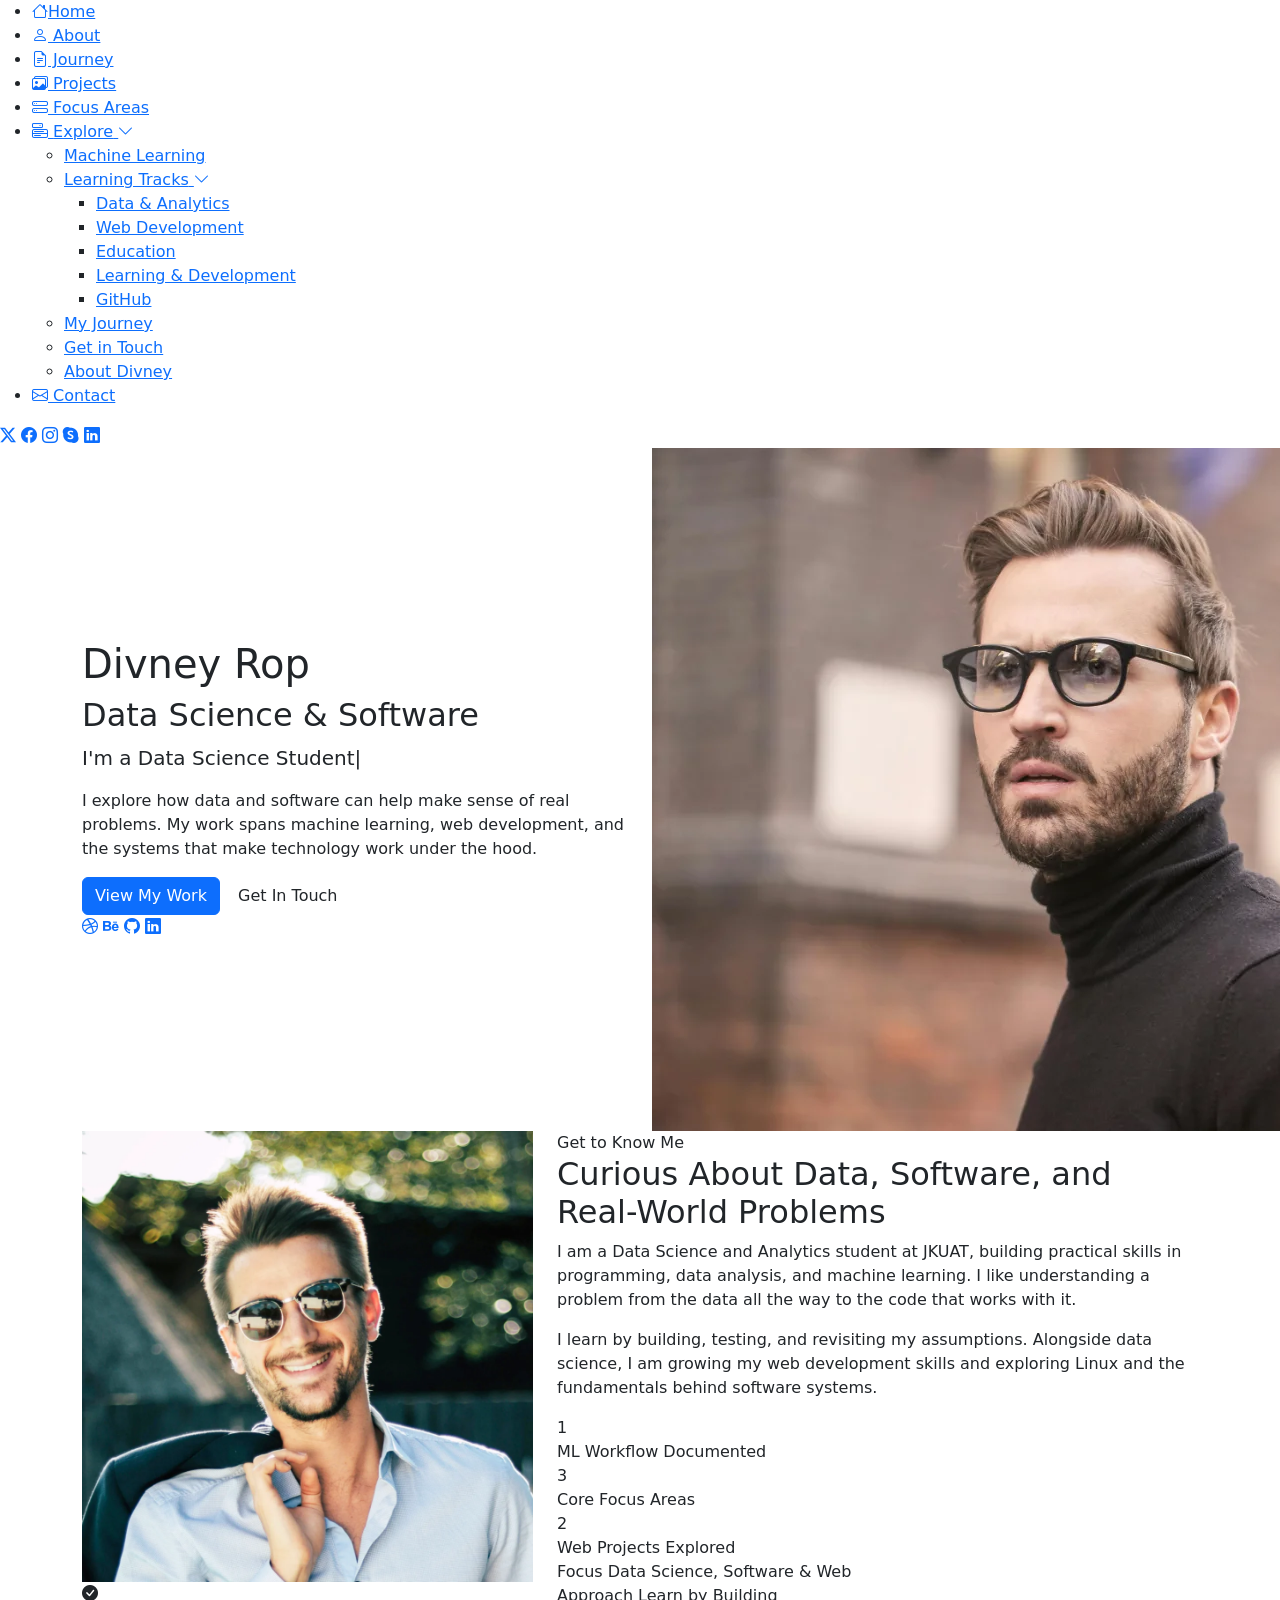
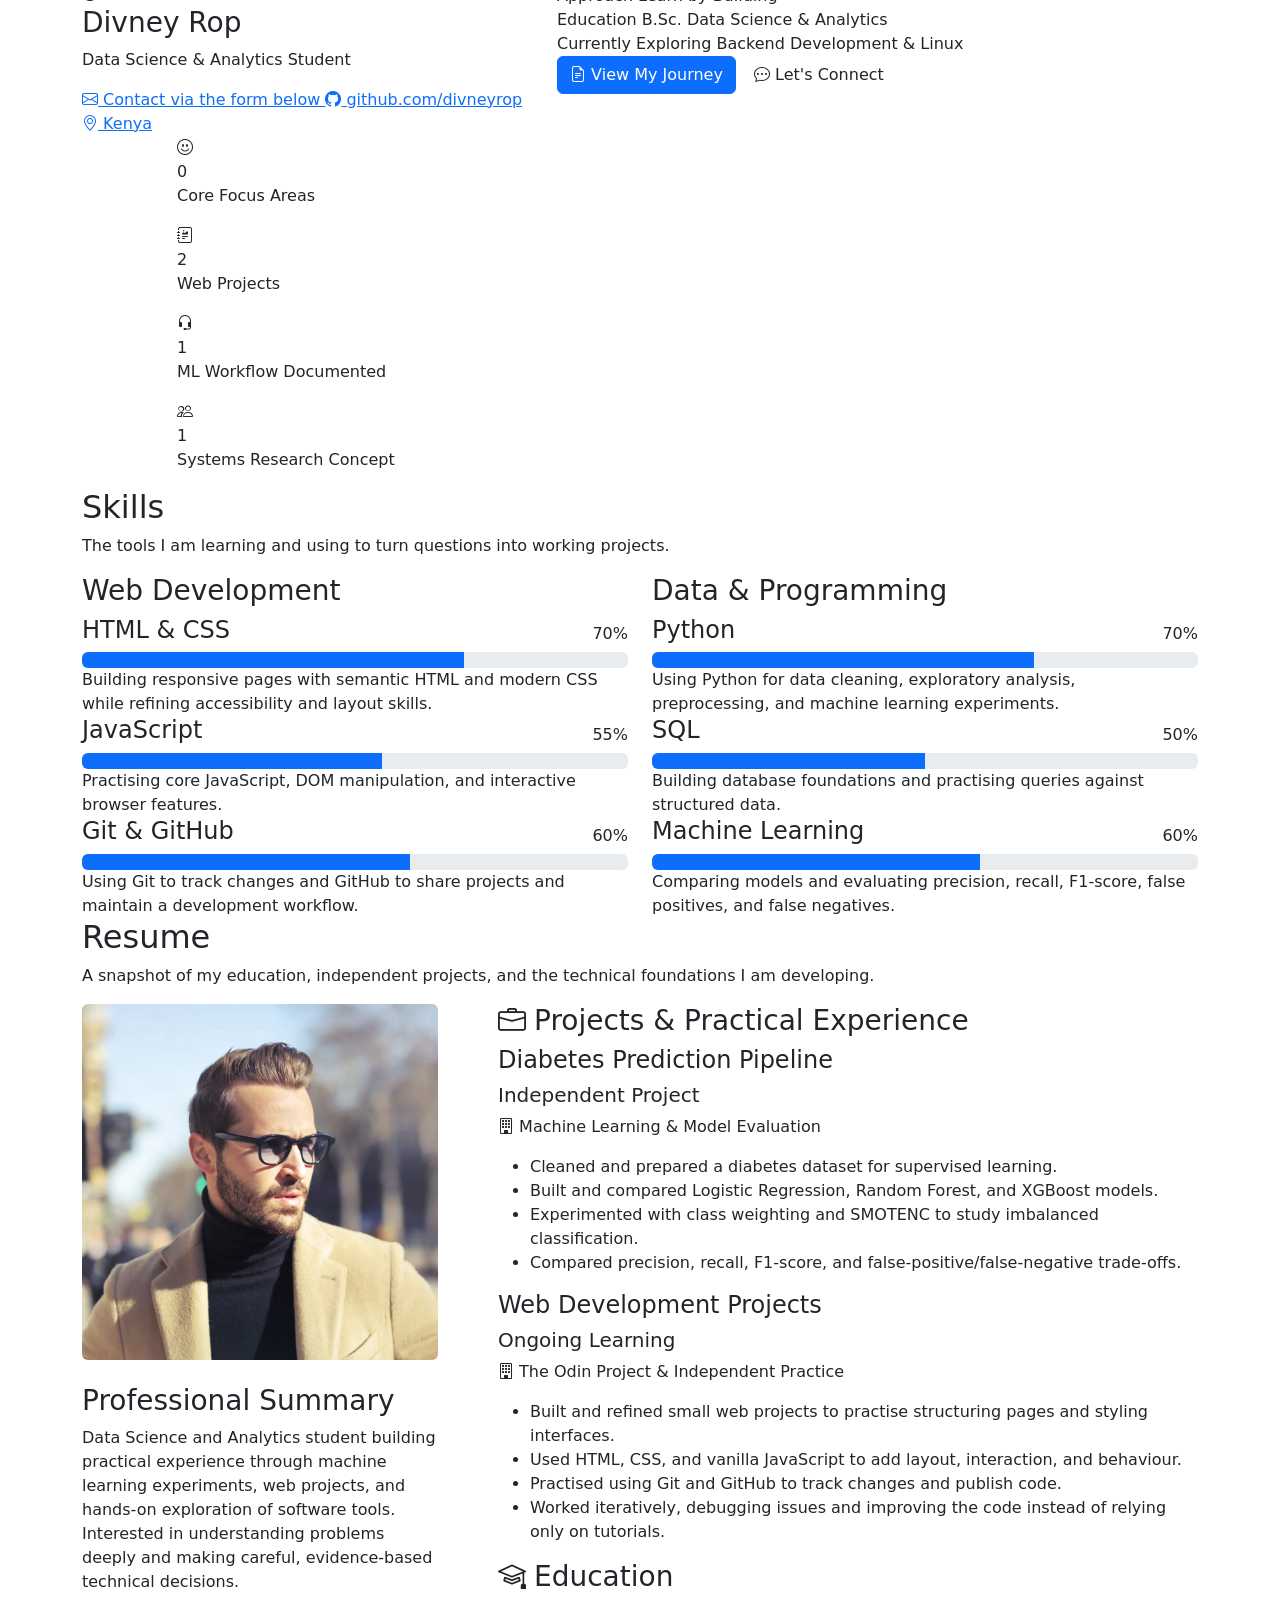
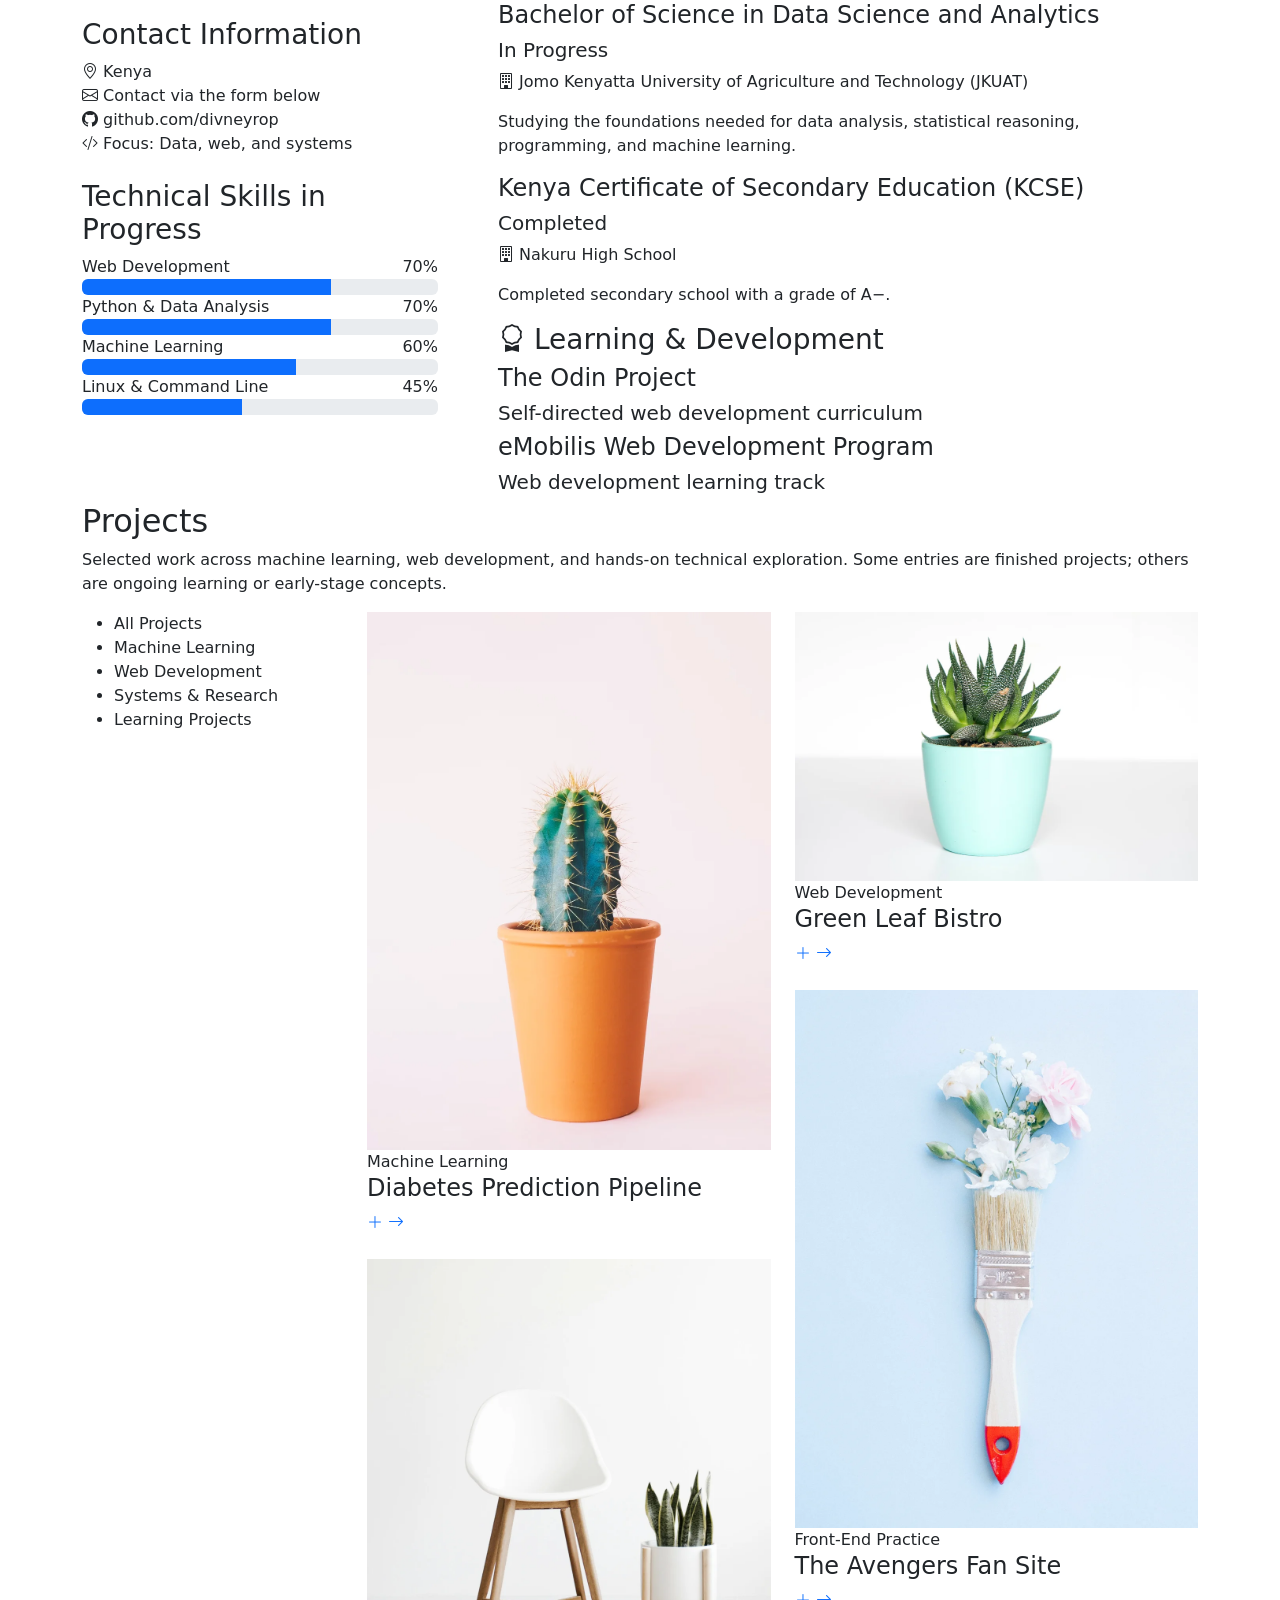
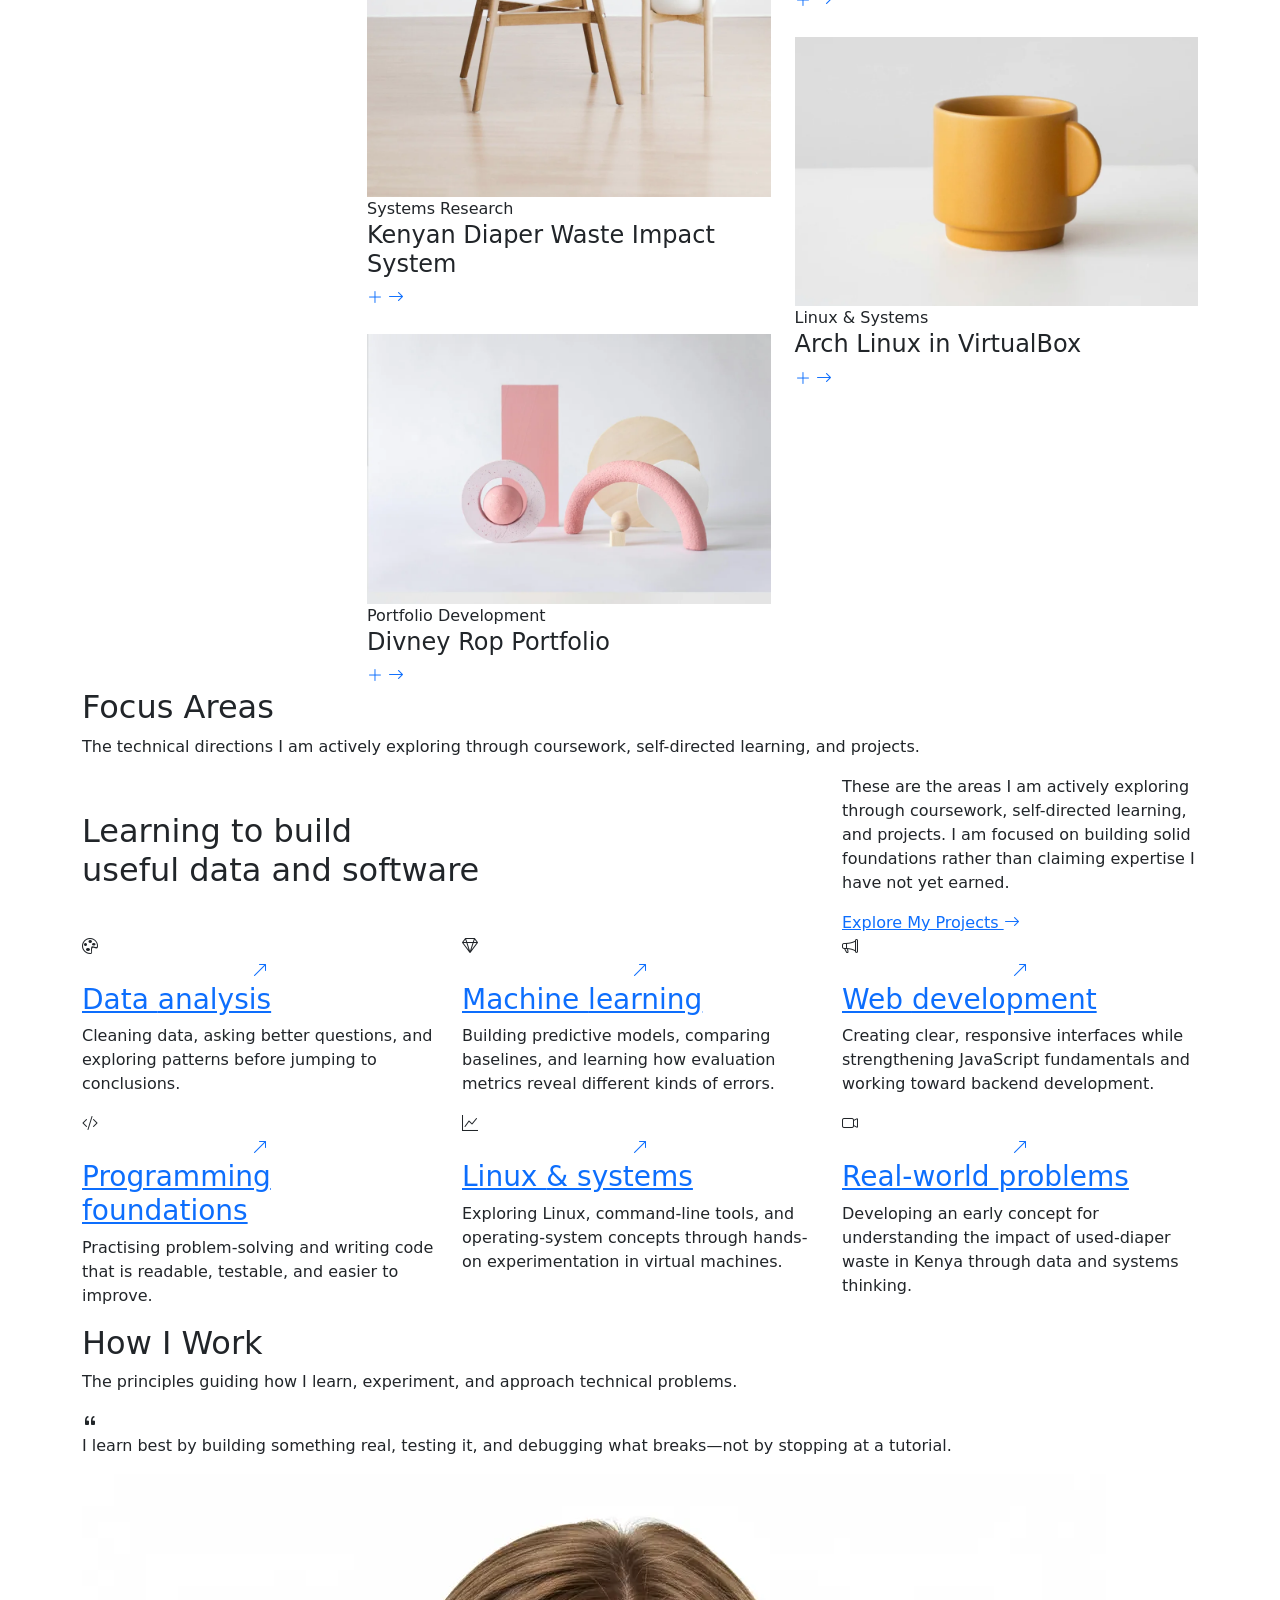
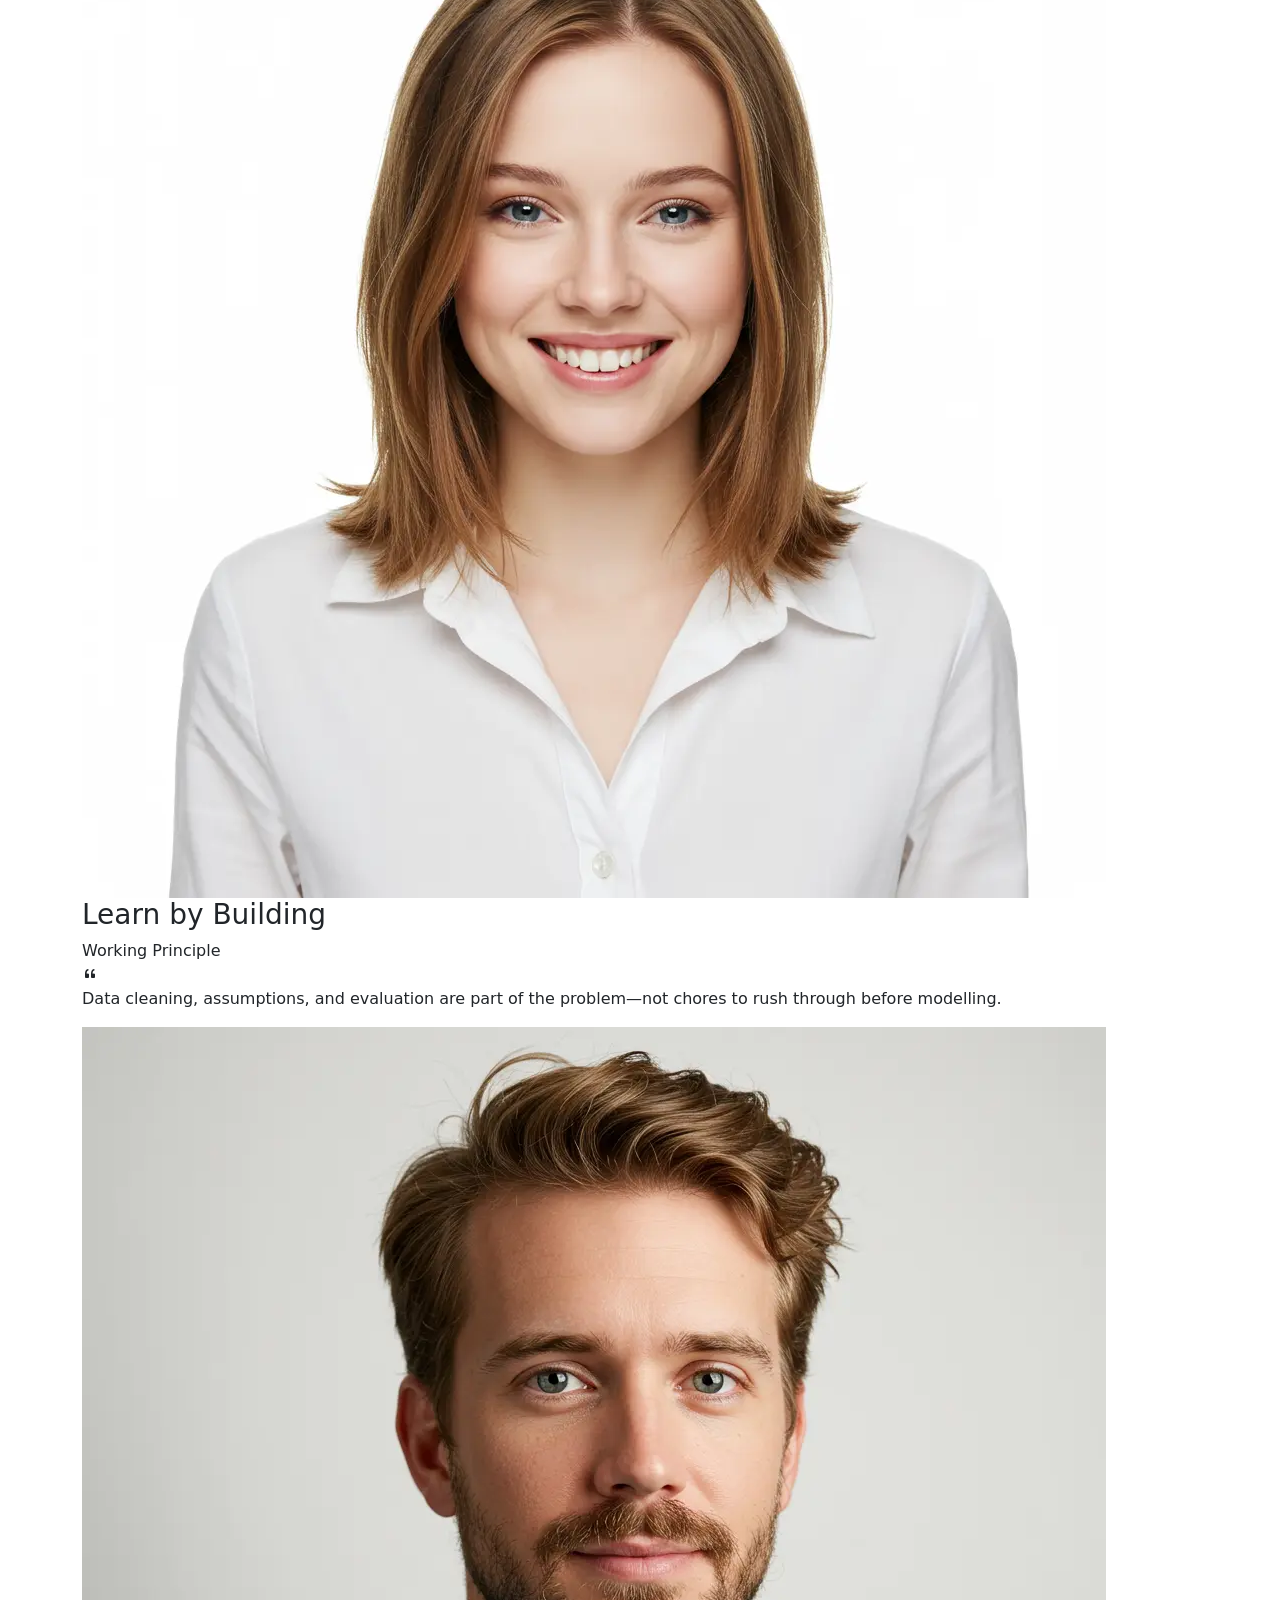
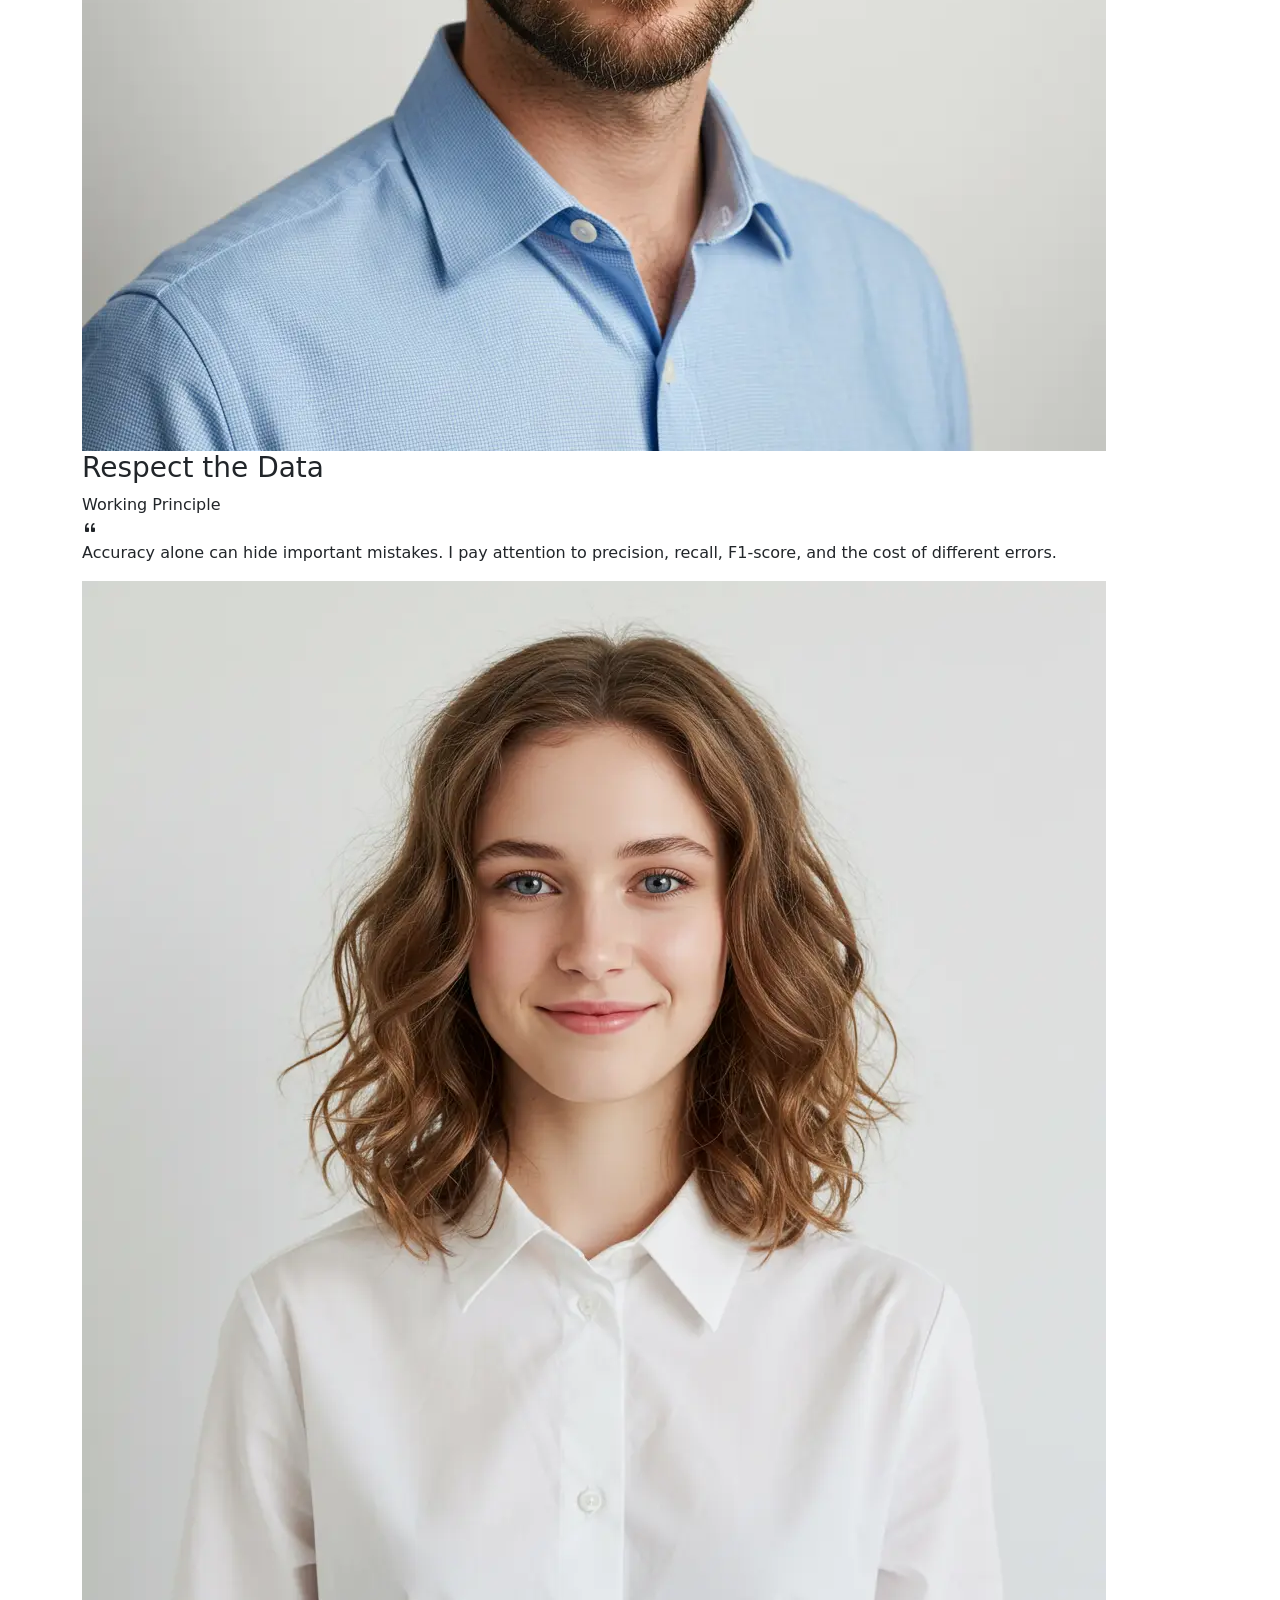
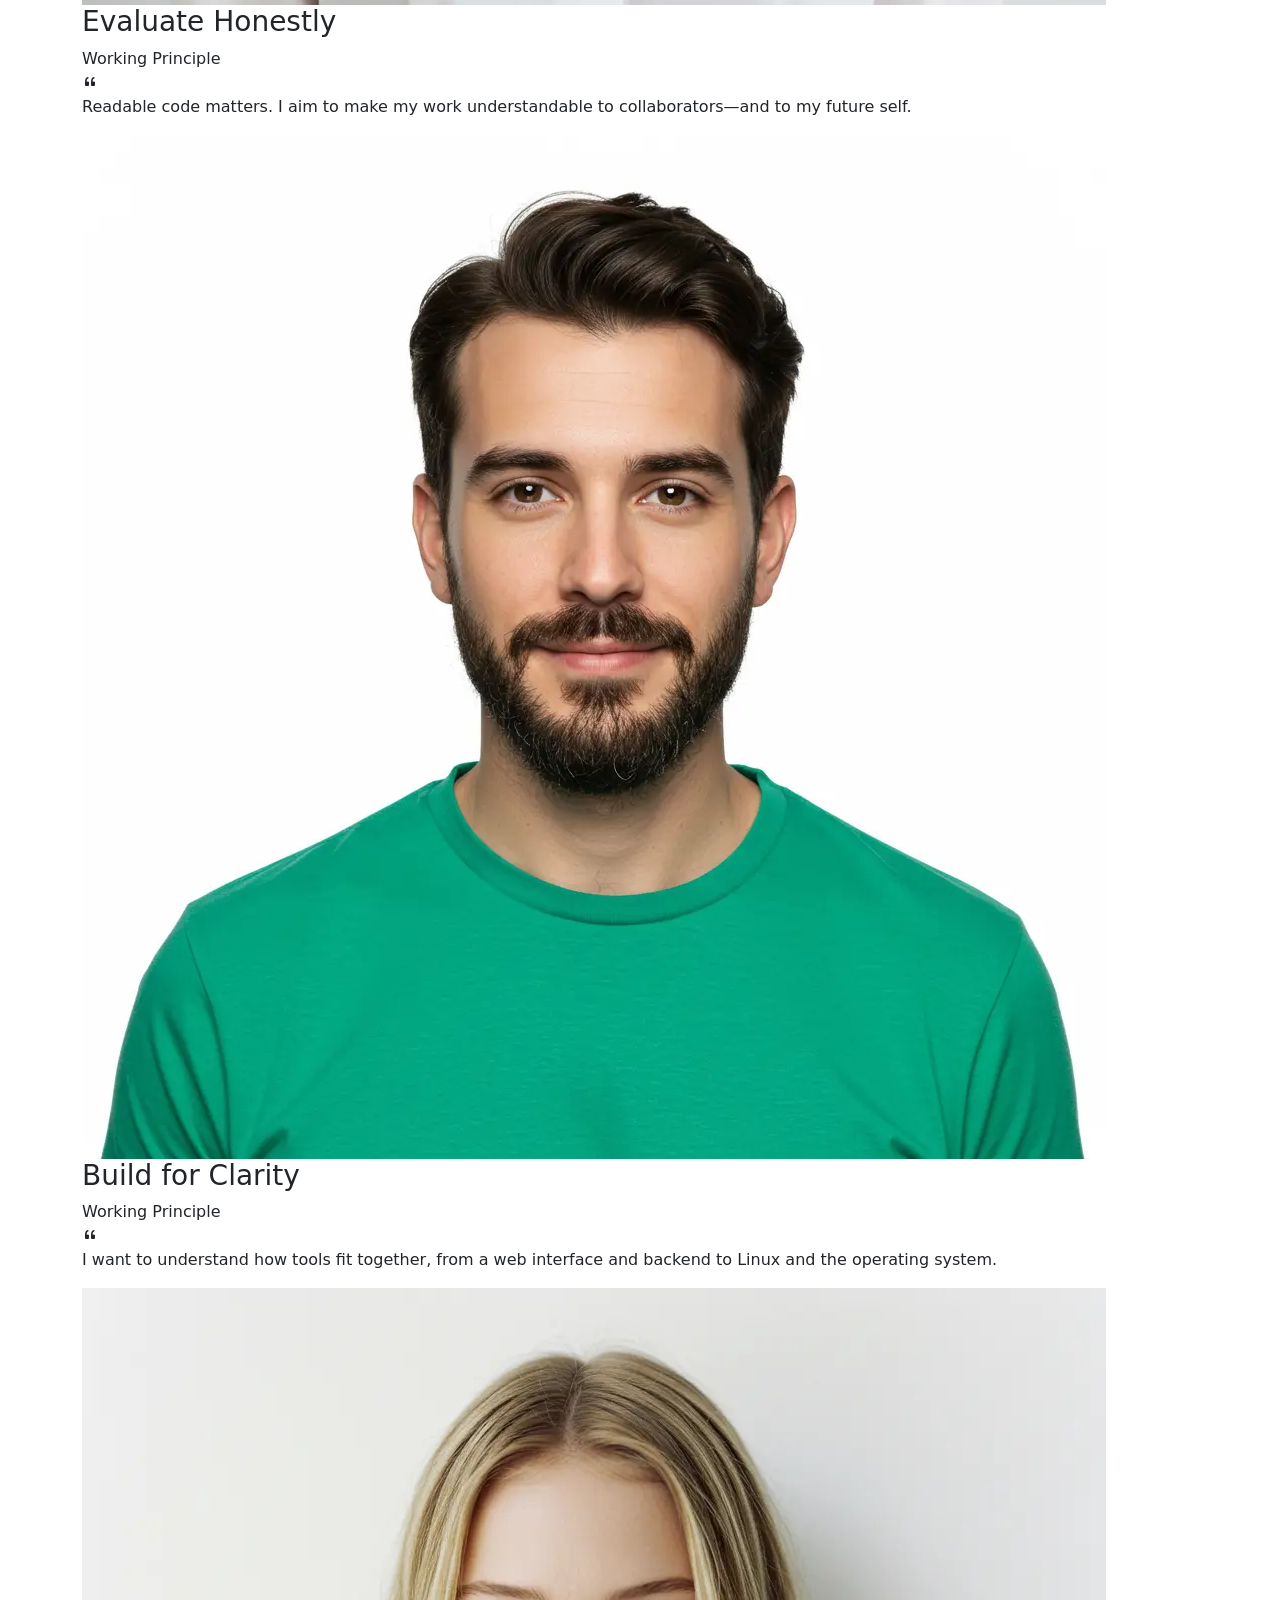
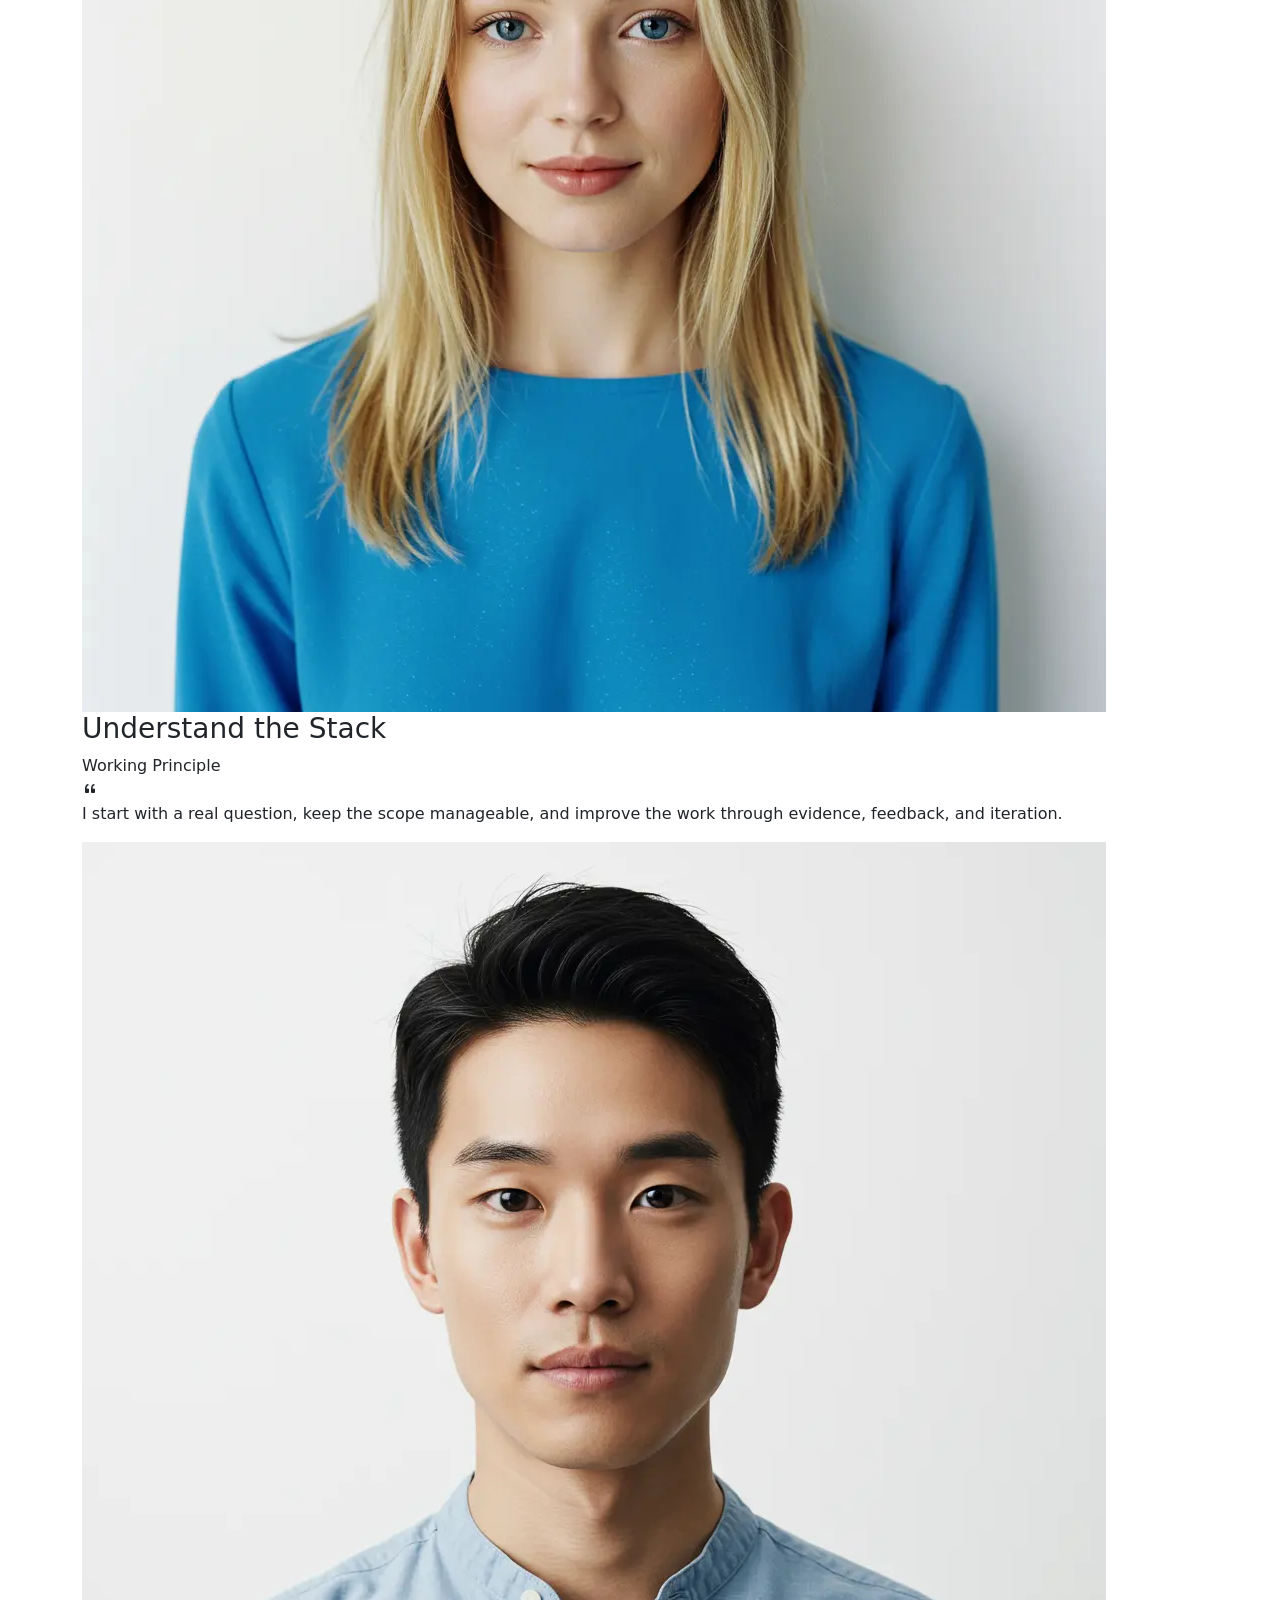
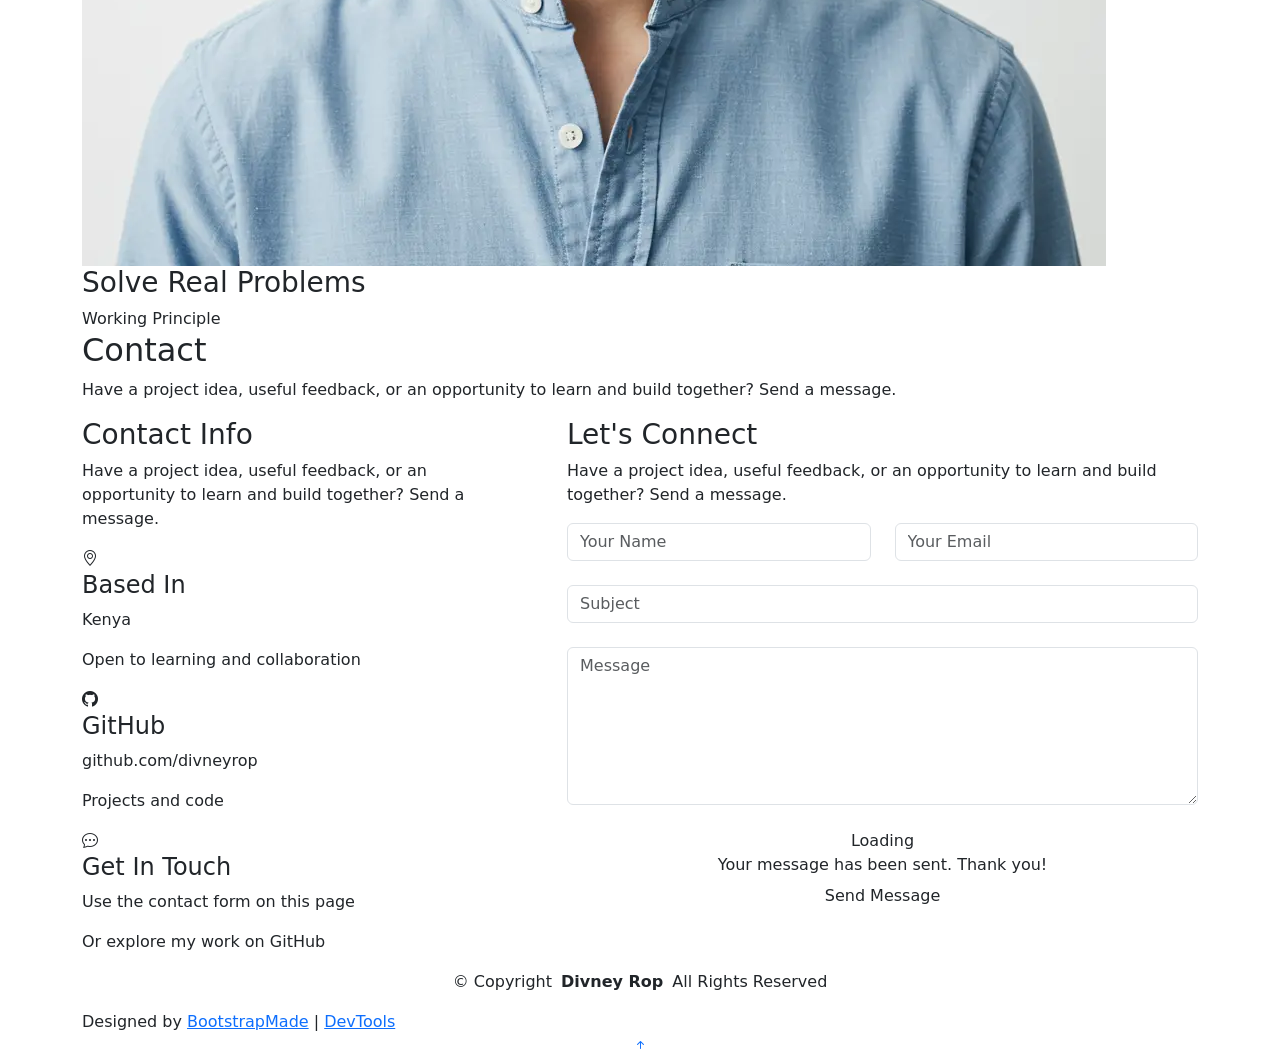
==== week_2/SnapFolio/divney-rop-portfolio.html @ e4202520 "Add initial portfolio webpage for Divney Rop featuring sections on hero, about, skills, resume, proj" ====
<!DOCTYPE html>
<html lang="en">

<head>
  <meta charset="utf-8">
  <meta content="width=device-width, initial-scale=1.0" name="viewport">
  <title>Divney Rop | Data, Software &amp; Systems</title>
  <meta name="description" content="Divney Rop — Data Science and Analytics student exploring machine learning, web development, and the systems behind software.">
  <meta name="keywords" content="Divney Rop, data science, machine learning, Machine Learning, web development, software, portfolio">

  <!-- Favicons -->
  <link href="assets/img/favicon.png" rel="icon">
  <link href="assets/img/apple-touch-icon.png" rel="apple-touch-icon">

  <!-- Fonts -->
  <link href="https://fonts.googleapis.com" rel="preconnect">
  <link href="https://fonts.gstatic.com" rel="preconnect" crossorigin>
  <link href="https://fonts.googleapis.com/css2?family=Roboto:ital,wght@0,100;0,300;0,400;0,500;0,700;0,900;1,100;1,300;1,400;1,500;1,700;1,900&family=Ubuntu:ital,wght@0,300;0,400;0,500;0,700;1,300;1,400;1,500;1,700&family=Nunito:ital,wght@0,200;0,300;0,400;0,500;0,600;0,700;0,800;0,900;1,200;1,300;1,400;1,500;1,600;1,700;1,800;1,900&display=swap" rel="stylesheet">

  <!-- Vendor CSS Files -->
  <link href="assets/vendor/bootstrap/css/bootstrap.min.css" rel="stylesheet">
  <link href="assets/vendor/bootstrap-icons/bootstrap-icons.css" rel="stylesheet">
  <link href="assets/vendor/aos/aos.css" rel="stylesheet">
  <link href="assets/vendor/glightbox/css/glightbox.min.css" rel="stylesheet">
  <link href="assets/vendor/swiper/swiper-bundle.min.css" rel="stylesheet">

  <!-- Main CSS File -->
  <link href="assets/css/main.css" rel="stylesheet">

  <!-- =======================================================
  * Template Name: SnapFolio
  * Template URL: https://bootstrapmade.com/snapfolio-bootstrap-portfolio-template/
  * Updated: Jul 21 2025 with Bootstrap v5.3.7
  * Author: BootstrapMade.com
  * License: https://bootstrapmade.com/license/
  ======================================================== -->
</head>

<body class="index-page">

  <header id="header" class="header dark-background d-flex flex-column justify-content-center">
    <i class="header-toggle d-xl-none bi bi-list"></i>

    <div class="header-container d-flex flex-column align-items-start">
      <nav id="navmenu" class="navmenu">
        <ul>
          <li><a href="#hero" class="active"><i class="bi bi-house navicon"></i>Home</a></li>
          <li><a href="#about"><i class="bi bi-person navicon"></i> About</a></li>
          <li><a href="#resume"><i class="bi bi-file-earmark-text navicon"></i> Journey</a></li>
          <li><a href="#portfolio"><i class="bi bi-images navicon"></i> Projects</a></li>
          <li><a href="#services"><i class="bi bi-hdd-stack navicon"></i> Focus Areas</a></li>
          <li class="dropdown"><a href="#skills"><i class="bi bi-menu-button navicon"></i> <span>Explore</span> <i class="bi bi-chevron-down toggle-dropdown"></i></a>
            <ul>
              <li><a href="#portfolio">Machine Learning</a></li>
              <li class="dropdown"><a href="#skills"><span>Learning Tracks</span> <i class="bi bi-chevron-down toggle-dropdown"></i></a>
                <ul>
                  <li><a href="#portfolio">Data &amp; Analytics</a></li>
                  <li><a href="#portfolio">Web Development</a></li>
                  <li><a href="#resume">Education</a></li>
                  <li><a href="#resume">Learning &amp; Development</a></li>
                  <li><a href="https://github.com/divneyrop" target="_blank" rel="noopener noreferrer">GitHub</a></li>
                </ul>
              </li>
              <li><a href="#resume">My Journey</a></li>
              <li><a href="#contact">Get in Touch</a></li>
              <li><a href="#about">About Divney</a></li>
            </ul>
          </li>
          <li><a href="#contact"><i class="bi bi-envelope navicon"></i> Contact</a></li>
        </ul>
      </nav>

      <div class="social-links text-center">
        <a href="#" class="twitter"><i class="bi bi-twitter-x"></i></a>
        <a href="#" class="facebook"><i class="bi bi-facebook"></i></a>
        <a href="#" class="instagram"><i class="bi bi-instagram"></i></a>
        <a href="#" class="google-plus"><i class="bi bi-skype"></i></a>
        <a href="#" class="linkedin"><i class="bi bi-linkedin"></i></a>
      </div>

    </div>

  </header>

  <main class="main">

    <!-- Hero Section -->
    <section id="hero" class="hero section">

      <div class="background-elements">
        <div class="bg-circle circle-1"></div>
        <div class="bg-circle circle-2"></div>
      </div>

      <div class="hero-content">

        <div class="container">
          <div class="row align-items-center">

            <div class="col-lg-6" data-aos="fade-right" data-aos-delay="100">
              <div class="hero-text">
                <h1>Divney<span class="accent-text"> Rop</span></h1>
                <h2>Data Science &amp; Software</h2>
                <p class="lead">I'm a <span class="typed" data-typed-items="Data Science Student, Aspiring Data Scientist, Web Developer, Software &amp; Systems Learner"></span></p>
                <p class="description">I explore how data and software can help make sense of real problems. My work spans machine learning, web development, and the systems that make technology work under the hood.</p>

                <div class="hero-actions">
                  <a href="#portfolio" class="btn btn-primary">View My Work</a>
                  <a href="#contact" class="btn btn-outline">Get In Touch</a>
                </div>

                <div class="social-links">
                  <a href="#"><i class="bi bi-dribbble"></i></a>
                  <a href="#"><i class="bi bi-behance"></i></a>
                  <a href="https://github.com/divneyrop" target="_blank" rel="noopener noreferrer"><i class="bi bi-github"></i></a>
                  <a href="#"><i class="bi bi-linkedin"></i></a>
                </div>
              </div>
            </div>

            <div class="col-lg-6" data-aos="fade-left" data-aos-delay="200">
              <div class="hero-visual">
                <div class="profile-container">
                  <div class="profile-background"></div>
                  <img src="assets/img/profile/profile-2.webp" alt="Portrait of Divney Rop" class="profile-image">
                </div>
              </div>
            </div>

          </div>
        </div>
      </div>

    </section><!-- /Hero Section -->

    <!-- About Section -->
    <section id="about" class="about section">

      <div class="container" data-aos="fade-up" data-aos-delay="100">

        <div class="row">
          <div class="col-lg-5" data-aos="zoom-in" data-aos-delay="200">
            <div class="profile-card">
              <div class="profile-header">
                <div class="profile-image">
                  <img src="assets/img/profile/profile-square-3.webp" alt="Portrait of Divney Rop" class="img-fluid">
                </div>
                <div class="profile-badge">
                  <i class="bi bi-check-circle-fill"></i>
                </div>
              </div>

              <div class="profile-content">
                <h3>Divney Rop</h3>
                <p class="profession">Data Science &amp; Analytics Student</p>

                <div class="contact-links">
                  <a href="#contact" class="contact-item">
                    <i class="bi bi-envelope"></i>
                    Contact via the form below
                  </a>
                  <a href="https://github.com/divneyrop" target="_blank" rel="noopener noreferrer" class="contact-item">
                    <i class="bi bi-github"></i>
                    github.com/divneyrop
                  </a>
                  <a href="#" class="contact-item">
                    <i class="bi bi-geo-alt"></i>
                    Kenya
                  </a>
                </div>
              </div>
            </div>
          </div>

          <div class="col-lg-7" data-aos="fade-left" data-aos-delay="300">
            <div class="about-content">
              <div class="section-header">
                <span class="badge-text">Get to Know Me</span>
                <h2>Curious About Data, Software, and Real-World Problems</h2>
              </div>

              <div class="description">
                <p>I am a Data Science and Analytics student at JKUAT, building practical skills in programming, data analysis, and machine learning. I like understanding a problem from the data all the way to the code that works with it.</p>

                <p>I learn by building, testing, and revisiting my assumptions. Alongside data science, I am growing my web development skills and exploring Linux and the fundamentals behind software systems.</p>
              </div>

              <div class="stats-grid">
                <div class="stat-item">
                  <div class="stat-number">1</div>
                  <div class="stat-label">ML Workflow Documented</div>
                </div>
                <div class="stat-item">
                  <div class="stat-number">3</div>
                  <div class="stat-label">Core Focus Areas</div>
                </div>
                <div class="stat-item">
                  <div class="stat-number">2</div>
                  <div class="stat-label">Web Projects Explored</div>
                </div>
              </div>

              <div class="details-grid">
                <div class="detail-row">
                  <div class="detail-item">
                    <span class="detail-label">Focus</span>
                    <span class="detail-value">Data Science, Software &amp; Web</span>
                  </div>
                  <div class="detail-item">
                    <span class="detail-label">Approach</span>
                    <span class="detail-value">Learn by Building</span>
                  </div>
                </div>
                <div class="detail-row">
                  <div class="detail-item">
                    <span class="detail-label">Education</span>
                    <span class="detail-value">B.Sc. Data Science &amp; Analytics</span>
                  </div>
                  <div class="detail-item">
                    <span class="detail-label">Currently Exploring</span>
                    <span class="detail-value">Backend Development &amp; Linux</span>
                  </div>
                </div>
              </div>

              <div class="cta-section">
                <a href="#resume" class="btn btn-primary">
                  <i class="bi bi-file-earmark-text"></i>
                  View My Journey
                </a>
                <a href="#contact" class="btn btn-outline">
                  <i class="bi bi-chat-dots"></i>
                  Let's Connect
                </a>
              </div>
            </div>
          </div>
        </div>

      </div>

    </section><!-- /About Section -->

    <!-- Stats Section -->
    <section id="stats" class="stats section light-background">

      <div class="container" data-aos="fade-up" data-aos-delay="100">

        <div class="row justify-content-center">
          <div class="col-lg-10">
            <div class="stats-wrapper">
              <div class="stats-item" data-aos="zoom-in" data-aos-delay="150">
                <div class="icon-wrapper">
                  <i class="bi bi-emoji-smile"></i>
                </div>
                <span data-purecounter-start="0" data-purecounter-end="3" data-purecounter-duration="1" class="purecounter"></span>
                <p>Core Focus Areas</p>
              </div><!-- End Stats Item -->

              <div class="stats-item" data-aos="zoom-in" data-aos-delay="200">
                <div class="icon-wrapper">
                  <i class="bi bi-journal-richtext"></i>
                </div>
                <span data-purecounter-start="0" data-purecounter-end="2" data-purecounter-duration="1" class="purecounter"></span>
                <p>Web Projects</p>
              </div><!-- End Stats Item -->

              <div class="stats-item" data-aos="zoom-in" data-aos-delay="250">
                <div class="icon-wrapper">
                  <i class="bi bi-headset"></i>
                </div>
                <span data-purecounter-start="0" data-purecounter-end="1" data-purecounter-duration="1" class="purecounter"></span>
                <p>ML Workflow Documented</p>
              </div><!-- End Stats Item -->

              <div class="stats-item" data-aos="zoom-in" data-aos-delay="300">
                <div class="icon-wrapper">
                  <i class="bi bi-people"></i>
                </div>
                <span data-purecounter-start="0" data-purecounter-end="1" data-purecounter-duration="1" class="purecounter"></span>
                <p>Systems Research Concept</p>
              </div><!-- End Stats Item -->
            </div>
          </div>
        </div>

      </div>

    </section><!-- /Stats Section -->

    <!-- Skills Section -->
    <section id="skills" class="skills section">

      <!-- Section Title -->
      <div class="container section-title" data-aos="fade-up">
        <h2>Skills</h2>
        <p>The tools I am learning and using to turn questions into working projects.</p>
      </div><!-- End Section Title -->

      <div class="container" data-aos="fade-up" data-aos-delay="100">

        <div class="row">
          <div class="col-lg-6">
            <div class="skills-category" data-aos="fade-up" data-aos-delay="200">
              <h3>Web Development</h3>
              <div class="skills-animation">
                <div class="skill-item">
                  <div class="d-flex justify-content-between align-items-center">
                    <h4>HTML &amp; CSS</h4>
                    <span class="skill-percentage">70%</span>
                  </div>
                  <div class="progress">
                    <div class="progress-bar" role="progressbar" aria-valuenow="70" aria-valuemin="0" aria-valuemax="100"></div>
                  </div>
                  <div class="skill-tooltip">Building responsive pages with semantic HTML and modern CSS while refining accessibility and layout skills.</div>
                </div>

                <div class="skill-item">
                  <div class="d-flex justify-content-between align-items-center">
                    <h4>JavaScript</h4>
                    <span class="skill-percentage">55%</span>
                  </div>
                  <div class="progress">
                    <div class="progress-bar" role="progressbar" aria-valuenow="55" aria-valuemin="0" aria-valuemax="100"></div>
                  </div>
                  <div class="skill-tooltip">Practising core JavaScript, DOM manipulation, and interactive browser features.</div>
                </div>

                <div class="skill-item">
                  <div class="d-flex justify-content-between align-items-center">
                    <h4>Git &amp; GitHub</h4>
                    <span class="skill-percentage">60%</span>
                  </div>
                  <div class="progress">
                    <div class="progress-bar" role="progressbar" aria-valuenow="60" aria-valuemin="0" aria-valuemax="100"></div>
                  </div>
                  <div class="skill-tooltip">Using Git to track changes and GitHub to share projects and maintain a development workflow.</div>
                </div>
              </div>
            </div><!-- End Web Development Skills -->
          </div>

          <div class="col-lg-6">
            <div class="skills-category" data-aos="fade-up" data-aos-delay="300">
              <h3>Data &amp; Programming</h3>
              <div class="skills-animation">
                <div class="skill-item">
                  <div class="d-flex justify-content-between align-items-center">
                    <h4>Python</h4>
                    <span class="skill-percentage">70%</span>
                  </div>
                  <div class="progress">
                    <div class="progress-bar" role="progressbar" aria-valuenow="70" aria-valuemin="0" aria-valuemax="100"></div>
                  </div>
                  <div class="skill-tooltip">Using Python for data cleaning, exploratory analysis, preprocessing, and machine learning experiments.</div>
                </div>

                <div class="skill-item">
                  <div class="d-flex justify-content-between align-items-center">
                    <h4>SQL</h4>
                    <span class="skill-percentage">50%</span>
                  </div>
                  <div class="progress">
                    <div class="progress-bar" role="progressbar" aria-valuenow="50" aria-valuemin="0" aria-valuemax="100"></div>
                  </div>
                  <div class="skill-tooltip">Building database foundations and practising queries against structured data.</div>
                </div>

                <div class="skill-item">
                  <div class="d-flex justify-content-between align-items-center">
                    <h4>Machine Learning</h4>
                    <span class="skill-percentage">60%</span>
                  </div>
                  <div class="progress">
                    <div class="progress-bar" role="progressbar" aria-valuenow="60" aria-valuemin="0" aria-valuemax="100"></div>
                  </div>
                  <div class="skill-tooltip">Comparing models and evaluating precision, recall, F1-score, false positives, and false negatives.</div>
                </div>
              </div>
            </div><!-- End Data & Programming Skills -->
          </div>
        </div>

      </div>

    </section><!-- /Skills Section -->

    <!-- Resume Section -->
    <section id="resume" class="resume section">

      <!-- Section Title -->
      <div class="container section-title" data-aos="fade-up">
        <h2>Resume</h2>
        <p>A snapshot of my education, independent projects, and the technical foundations I am developing.</p>
      </div><!-- End Section Title -->

      <div class="container" data-aos="fade-up" data-aos-delay="100">

        <div class="row gy-4">
          <!-- Left column with summary and contact -->
          <div class="col-lg-4">
            <div class="resume-side" data-aos="fade-right" data-aos-delay="100">
              <div class="profile-img mb-4">
                <img src="assets/img/profile/profile-square-2.webp" alt="Divney Rop profile portrait" class="img-fluid rounded">
              </div>

              <h3>Professional Summary</h3>
              <p>Data Science and Analytics student building practical experience through machine learning experiments, web projects, and hands-on exploration of software tools. Interested in understanding problems deeply and making careful, evidence-based technical decisions.</p>

              <h3 class="mt-4">Contact Information</h3>
              <ul class="contact-info list-unstyled">
                <li><i class="bi bi-geo-alt"></i> Kenya</li>
                <li><i class="bi bi-envelope"></i> Contact via the form below</li>
                <li><i class="bi bi-github"></i> github.com/divneyrop</li>
                <li><i class="bi bi-code-slash"></i> Focus: Data, web, and systems</li>
              </ul>

              <div class="skills-animation mt-4">
                <h3>Technical Skills in Progress</h3>
                <div class="skill-item">
                  <div class="d-flex justify-content-between">
                    <span>Web Development</span>
                    <span>70%</span>
                  </div>
                  <div class="progress">
                    <div class="progress-bar" role="progressbar" aria-valuenow="70" aria-valuemin="0" aria-valuemax="100"></div>
                  </div>
                </div>

                <div class="skill-item">
                  <div class="d-flex justify-content-between">
                    <span>Python &amp; Data Analysis</span>
                    <span>70%</span>
                  </div>
                  <div class="progress">
                    <div class="progress-bar" role="progressbar" aria-valuenow="70" aria-valuemin="0" aria-valuemax="100"></div>
                  </div>
                </div>

                <div class="skill-item">
                  <div class="d-flex justify-content-between">
                    <span>Machine Learning</span>
                    <span>60%</span>
                  </div>
                  <div class="progress">
                    <div class="progress-bar" role="progressbar" aria-valuenow="60" aria-valuemin="0" aria-valuemax="100"></div>
                  </div>
                </div>

                <div class="skill-item">
                  <div class="d-flex justify-content-between">
                    <span>Linux &amp; Command Line</span>
                    <span>45%</span>
                  </div>
                  <div class="progress">
                    <div class="progress-bar" role="progressbar" aria-valuenow="45" aria-valuemin="0" aria-valuemax="100"></div>
                  </div>
                </div>
              </div>
            </div>
          </div>

          <!-- Right column with experience and education -->
          <div class="col-lg-8 ps-4 ps-lg-5">
            <!-- Experience Section -->
            <div class="resume-section" data-aos="fade-up">
              <h3><i class="bi bi-briefcase me-2"></i>Projects &amp; Practical Experience</h3>

              <div class="resume-item">
                <h4>Diabetes Prediction Pipeline</h4>
                <h5>Independent Project</h5>
                <p class="company"><i class="bi bi-building"></i> Machine Learning &amp; Model Evaluation</p>
                <ul>
                  <li>Cleaned and prepared a diabetes dataset for supervised learning.</li>
                  <li>Built and compared Logistic Regression, Random Forest, and XGBoost models.</li>
                  <li>Experimented with class weighting and SMOTENC to study imbalanced classification.</li>
                  <li>Compared precision, recall, F1-score, and false-positive/false-negative trade-offs.</li>
                </ul>
              </div>

              <div class="resume-item">
                <h4>Web Development Projects</h4>
                <h5>Ongoing Learning</h5>
                <p class="company"><i class="bi bi-building"></i> The Odin Project &amp; Independent Practice</p>
                <ul>
                  <li>Built and refined small web projects to practise structuring pages and styling interfaces.</li>
                  <li>Used HTML, CSS, and vanilla JavaScript to add layout, interaction, and behaviour.</li>
                  <li>Practised using Git and GitHub to track changes and publish code.</li>
                  <li>Worked iteratively, debugging issues and improving the code instead of relying only on tutorials.</li>
                </ul>
              </div>
            </div>

            <!-- Education Section -->
            <div class="resume-section" data-aos="fade-up" data-aos-delay="100">
              <h3><i class="bi bi-mortarboard me-2"></i>Education</h3>

              <div class="resume-item">
                <h4>Bachelor of Science in Data Science and Analytics</h4>
                <h5>In Progress</h5>
                <p class="company"><i class="bi bi-building"></i> Jomo Kenyatta University of Agriculture and Technology (JKUAT)</p>
                <p>Studying the foundations needed for data analysis, statistical reasoning, programming, and machine learning.</p>
              </div>

              <div class="resume-item">
                <h4>Kenya Certificate of Secondary Education (KCSE)</h4>
                <h5>Completed</h5>
                <p class="company"><i class="bi bi-building"></i> Nakuru High School</p>
                <p>Completed secondary school with a grade of A−.</p>
              </div>
            </div>

            <!-- Learning &amp; Development Section -->
            <div class="resume-section" data-aos="fade-up" data-aos-delay="200">
              <h3><i class="bi bi-award me-2"></i>Learning &amp; Development</h3>

              <div class="resume-item">
                <h4>The Odin Project</h4>
                <h5>Self-directed web development curriculum</h5>
              </div>

              <div class="resume-item">
                <h4>eMobilis Web Development Program</h4>
                <h5>Web development learning track</h5>
              </div>
            </div>
          </div>
        </div>

      </div>

    </section><!-- /Resume Section -->

    <!-- Portfolio Section -->
    <section id="portfolio" class="portfolio section">

      <!-- Section Title -->
      <div class="container section-title" data-aos="fade-up">
        <h2>Projects</h2>
        <p>Selected work across machine learning, web development, and hands-on technical exploration. Some entries are finished projects; others are ongoing learning or early-stage concepts.</p>
      </div><!-- End Section Title -->

      <div class="container" data-aos="fade-up" data-aos-delay="100">

        <div class="isotope-layout" data-default-filter="*" data-layout="masonry" data-sort="original-order">

          <div class="row">
            <div class="col-lg-3 filter-sidebar">
              <div class="filters-wrapper" data-aos="fade-right" data-aos-delay="150">
                <ul class="portfolio-filters isotope-filters">
                  <li data-filter="*" class="filter-active">All Projects</li>
                  <li data-filter=".filter-data-science">Machine Learning</li>
                  <li data-filter=".filter-web">Web Development</li>
                  <li data-filter=".filter-systems">Systems &amp; Research</li>
                  <li data-filter=".filter-learning">Learning Projects</li>
                </ul>
              </div>
            </div>

            <div class="col-lg-9">
              <div class="row gy-4 portfolio-container isotope-container" data-aos="fade-up" data-aos-delay="200">

                <div class="col-lg-6 col-md-6 portfolio-item isotope-item filter-data-science">
                  <div class="portfolio-wrap">
                    <img src="assets/img/portfolio/portfolio-portrait-1.webp" class="img-fluid" alt="Diabetes prediction machine learning project preview" loading="lazy">
                    <div class="portfolio-info">
                      <div class="content">
                        <span class="category">Machine Learning</span>
                        <h4>Diabetes Prediction Pipeline</h4>
                        <div class="portfolio-links">
                          <a href="assets/img/portfolio/portfolio-portrait-1.webp" class="glightbox" title="Diabetes Prediction Pipeline"><i class="bi bi-plus-lg"></i></a>
                          <a href="portfolio-details.html" title="More Details"><i class="bi bi-arrow-right"></i></a>
                        </div>
                      </div>
                    </div>
                  </div>
                </div><!-- End Portfolio Item -->

                <div class="col-lg-6 col-md-6 portfolio-item isotope-item filter-web">
                  <div class="portfolio-wrap">
                    <img src="assets/img/portfolio/portfolio-2.webp" class="img-fluid" alt="Green Leaf Bistro web project preview" loading="lazy">
                    <div class="portfolio-info">
                      <div class="content">
                        <span class="category">Web Development</span>
                        <h4>Green Leaf Bistro</h4>
                        <div class="portfolio-links">
                          <a href="assets/img/portfolio/portfolio-2.webp" class="glightbox" title="Green Leaf Bistro"><i class="bi bi-plus-lg"></i></a>
                          <a href="portfolio-details.html" title="More Details"><i class="bi bi-arrow-right"></i></a>
                        </div>
                      </div>
                    </div>
                  </div>
                </div><!-- End Portfolio Item -->

                <div class="col-lg-6 col-md-6 portfolio-item isotope-item filter-web">
                  <div class="portfolio-wrap">
                    <img src="assets/img/portfolio/portfolio-portrait-2.webp" class="img-fluid" alt="The Avengers fan site project preview" loading="lazy">
                    <div class="portfolio-info">
                      <div class="content">
                        <span class="category">Front-End Practice</span>
                        <h4>The Avengers Fan Site</h4>
                        <div class="portfolio-links">
                          <a href="assets/img/portfolio/portfolio-portrait-2.webp" class="glightbox" title="The Avengers Fan Site"><i class="bi bi-plus-lg"></i></a>
                          <a href="portfolio-details.html" title="More Details"><i class="bi bi-arrow-right"></i></a>
                        </div>
                      </div>
                    </div>
                  </div>
                </div><!-- End Portfolio Item -->

                <div class="col-lg-6 col-md-6 portfolio-item isotope-item filter-systems">
                  <div class="portfolio-wrap">
                    <img src="assets/img/portfolio/portfolio-portrait-4.webp" class="img-fluid" alt="Kenyan diaper waste impact system concept preview" loading="lazy">
                    <div class="portfolio-info">
                      <div class="content">
                        <span class="category">Systems Research</span>
                        <h4>Kenyan Diaper Waste Impact System</h4>
                        <div class="portfolio-links">
                          <a href="assets/img/portfolio/portfolio-portrait-4.webp" class="glightbox" title="Kenyan Diaper Waste Impact System"><i class="bi bi-plus-lg"></i></a>
                          <a href="portfolio-details.html" title="More Details"><i class="bi bi-arrow-right"></i></a>
                        </div>
                      </div>
                    </div>
                  </div>
                </div><!-- End Portfolio Item -->

                <div class="col-lg-6 col-md-6 portfolio-item isotope-item filter-learning">
                  <div class="portfolio-wrap">
                    <img src="assets/img/portfolio/portfolio-5.webp" class="img-fluid" alt="Arch Linux learning environment preview" loading="lazy">
                    <div class="portfolio-info">
                      <div class="content">
                        <span class="category">Linux &amp; Systems</span>
                        <h4>Arch Linux in VirtualBox</h4>
                        <div class="portfolio-links">
                          <a href="assets/img/portfolio/portfolio-5.webp" class="glightbox" title="Arch Linux in VirtualBox"><i class="bi bi-plus-lg"></i></a>
                          <a href="portfolio-details.html" title="More Details"><i class="bi bi-arrow-right"></i></a>
                        </div>
                      </div>
                    </div>
                  </div>
                </div><!-- End Portfolio Item -->

                <div class="col-lg-6 col-md-6 portfolio-item isotope-item filter-web">
                  <div class="portfolio-wrap">
                    <img src="assets/img/portfolio/portfolio-6.webp" class="img-fluid" alt="Divney Rop portfolio website preview" loading="lazy">
                    <div class="portfolio-info">
                      <div class="content">
                        <span class="category">Portfolio Development</span>
                        <h4>Divney Rop Portfolio</h4>
                        <div class="portfolio-links">
                          <a href="assets/img/portfolio/portfolio-6.webp" class="glightbox" title="Divney Rop Portfolio"><i class="bi bi-plus-lg"></i></a>
                          <a href="portfolio-details.html" title="More Details"><i class="bi bi-arrow-right"></i></a>
                        </div>
                      </div>
                    </div>
                  </div>
                </div><!-- End Portfolio Item -->

              </div><!-- End Portfolio Container -->
            </div>
          </div>

        </div>

      </div>

    </section><!-- /Portfolio Section -->

    <!-- Services Section -->
    <section id="services" class="services section">

      <!-- Section Title -->
      <div class="container section-title" data-aos="fade-up">
        <h2>Focus Areas</h2>
        <p>The technical directions I am actively exploring through coursework, self-directed learning, and projects.</p>
      </div><!-- End Section Title -->

      <div class="container" data-aos="fade-up" data-aos-delay="100">

        <div class="service-header">
          <div class="row align-items-center">
            <div class="col-lg-8 col-md-12">
              <div class="service-intro">
                <h2 class="service-heading">
                  <div>Learning to build</div>
                  <div><span>useful data and software</span></div>
                </h2>
              </div>
            </div>
            <div class="col-lg-4 col-md-12">
              <div class="service-summary">
                <p>
                  These are the areas I am actively exploring through coursework, self-directed learning, and projects. I am focused on building solid foundations rather than claiming expertise I have not yet earned.
                </p>
                <a href="#portfolio" class="service-btn">
                  Explore My Projects
                  <i class="bi bi-arrow-right"></i>
                </a>
              </div>
            </div>
          </div>
        </div>

        <div class="row justify-content-center">
          <div class="col-lg-4 col-md-6" data-aos="fade-up" data-aos-delay="100">
            <div class="service-card position-relative z-1">
              <div class="service-icon">
                <i class="bi bi-palette"></i>
              </div>
              <a href="#portfolio" class="card-action d-flex align-items-center justify-content-center rounded-circle">
                <i class="bi bi-arrow-up-right"></i>
              </a>
              <h3>
                <a href="#portfolio">
                  Data <span>analysis</span>
                </a>
              </h3>
              <p>
                Cleaning data, asking better questions, and exploring patterns before jumping to conclusions.
              </p>
            </div>
          </div>
          <div class="col-lg-4 col-md-6" data-aos="fade-up" data-aos-delay="200">
            <div class="service-card position-relative z-1">
              <div class="service-icon">
                <i class="bi bi-gem"></i>
              </div>
              <a href="#portfolio" class="card-action d-flex align-items-center justify-content-center rounded-circle">
                <i class="bi bi-arrow-up-right"></i>
              </a>
              <h3>
                <a href="#portfolio">
                  Machine <span>learning</span>
                </a>
              </h3>
              <p>
                Building predictive models, comparing baselines, and learning how evaluation metrics reveal different kinds of errors.
              </p>
            </div>
          </div>
          <div class="col-lg-4 col-md-6" data-aos="fade-up" data-aos-delay="300">
            <div class="service-card position-relative z-1">
              <div class="service-icon">
                <i class="bi bi-megaphone"></i>
              </div>
              <a href="#portfolio" class="card-action d-flex align-items-center justify-content-center rounded-circle">
                <i class="bi bi-arrow-up-right"></i>
              </a>
              <h3>
                <a href="#portfolio">
                  Web <span>development</span>
                </a>
              </h3>
              <p>
                Creating clear, responsive interfaces while strengthening JavaScript fundamentals and working toward backend development.
              </p>
            </div>
          </div>
          <div class="col-lg-4 col-md-6" data-aos="fade-up" data-aos-delay="100">
            <div class="service-card position-relative z-1">
              <div class="service-icon">
                <i class="bi bi-code-slash"></i>
              </div>
              <a href="#portfolio" class="card-action d-flex align-items-center justify-content-center rounded-circle">
                <i class="bi bi-arrow-up-right"></i>
              </a>
              <h3>
                <a href="#portfolio">
                  Programming <span>foundations</span>
                </a>
              </h3>
              <p>
                Practising problem-solving and writing code that is readable, testable, and easier to improve.
              </p>
            </div>
          </div>
          <div class="col-lg-4 col-md-6" data-aos="fade-up" data-aos-delay="200">
            <div class="service-card position-relative z-1">
              <div class="service-icon">
                <i class="bi bi-graph-up"></i>
              </div>
              <a href="#portfolio" class="card-action d-flex align-items-center justify-content-center rounded-circle">
                <i class="bi bi-arrow-up-right"></i>
              </a>
              <h3>
                <a href="#portfolio">
                  Linux <span>&amp; systems</span>
                </a>
              </h3>
              <p>
                Exploring Linux, command-line tools, and operating-system concepts through hands-on experimentation in virtual machines.
              </p>
            </div>
          </div>
          <div class="col-lg-4 col-md-6" data-aos="fade-up" data-aos-delay="300">
            <div class="service-card position-relative z-1">
              <div class="service-icon">
                <i class="bi bi-camera-video"></i>
              </div>
              <a href="#portfolio" class="card-action d-flex align-items-center justify-content-center rounded-circle">
                <i class="bi bi-arrow-up-right"></i>
              </a>
              <h3>
                <a href="#portfolio">
                  Real-world <span>problems</span>
                </a>
              </h3>
              <p>
                Developing an early concept for understanding the impact of used-diaper waste in Kenya through data and systems thinking.
              </p>
            </div>
          </div>
        </div>

      </div>

    </section><!-- /Services Section -->

    <!-- Testimonials Section -->
    <section id="testimonials" class="testimonials section light-background">

      <!-- Section Title -->
      <div class="container section-title" data-aos="fade-up">
        <h2>How I Work</h2>
        <p>The principles guiding how I learn, experiment, and approach technical problems.</p>
      </div><!-- End Section Title -->

      <div class="container">

        <div class="testimonial-masonry">

          <div class="testimonial-item" data-aos="fade-up">
            <div class="testimonial-content">
              <div class="quote-pattern">
                <i class="bi bi-quote"></i>
              </div>
              <p>I learn best by building something real, testing it, and debugging what breaks—not by stopping at a tutorial.</p>
              <div class="client-info">
                <div class="client-image">
                  <img src="assets/img/person/person-f-7.webp" alt="Client">
                </div>
                <div class="client-details">
                  <h3>Learn by Building</h3>
                  <span class="position">Working Principle</span>
                </div>
              </div>
            </div>
          </div>

          <div class="testimonial-item highlight" data-aos="fade-up" data-aos-delay="100">
            <div class="testimonial-content">
              <div class="quote-pattern">
                <i class="bi bi-quote"></i>
              </div>
              <p>Data cleaning, assumptions, and evaluation are part of the problem—not chores to rush through before modelling.</p>
              <div class="client-info">
                <div class="client-image">
                  <img src="assets/img/person/person-m-7.webp" alt="Client">
                </div>
                <div class="client-details">
                  <h3>Respect the Data</h3>
                  <span class="position">Working Principle</span>
                </div>
              </div>
            </div>
          </div>

          <div class="testimonial-item" data-aos="fade-up" data-aos-delay="200">
            <div class="testimonial-content">
              <div class="quote-pattern">
                <i class="bi bi-quote"></i>
              </div>
              <p>Accuracy alone can hide important mistakes. I pay attention to precision, recall, F1-score, and the cost of different errors.</p>
              <div class="client-info">
                <div class="client-image">
                  <img src="assets/img/person/person-f-8.webp" alt="Client">
                </div>
                <div class="client-details">
                  <h3>Evaluate Honestly</h3>
                  <span class="position">Working Principle</span>
                </div>
              </div>
            </div>
          </div>

          <div class="testimonial-item" data-aos="fade-up" data-aos-delay="300">
            <div class="testimonial-content">
              <div class="quote-pattern">
                <i class="bi bi-quote"></i>
              </div>
              <p>Readable code matters. I aim to make my work understandable to collaborators—and to my future self.</p>
              <div class="client-info">
                <div class="client-image">
                  <img src="assets/img/person/person-m-8.webp" alt="Client">
                </div>
                <div class="client-details">
                  <h3>Build for Clarity</h3>
                  <span class="position">Working Principle</span>
                </div>
              </div>
            </div>
          </div>

          <div class="testimonial-item highlight" data-aos="fade-up" data-aos-delay="400">
            <div class="testimonial-content">
              <div class="quote-pattern">
                <i class="bi bi-quote"></i>
              </div>
              <p>I want to understand how tools fit together, from a web interface and backend to Linux and the operating system.</p>
              <div class="client-info">
                <div class="client-image">
                  <img src="assets/img/person/person-f-9.webp" alt="Client">
                </div>
                <div class="client-details">
                  <h3>Understand the Stack</h3>
                  <span class="position">Working Principle</span>
                </div>
              </div>
            </div>
          </div>

          <div class="testimonial-item" data-aos="fade-up" data-aos-delay="500">
            <div class="testimonial-content">
              <div class="quote-pattern">
                <i class="bi bi-quote"></i>
              </div>
              <p>I start with a real question, keep the scope manageable, and improve the work through evidence, feedback, and iteration.</p>
              <div class="client-info">
                <div class="client-image">
                  <img src="assets/img/person/person-m-13.webp" alt="Client">
                </div>
                <div class="client-details">
                  <h3>Solve Real Problems</h3>
                  <span class="position">Working Principle</span>
                </div>
              </div>
            </div>
          </div>

        </div>

      </div>

    </section><!-- /Testimonials Section -->

    <!-- Contact Section -->
    <section id="contact" class="contact section">

      <!-- Section Title -->
      <div class="container section-title" data-aos="fade-up">
        <h2>Contact</h2>
        <p>Have a project idea, useful feedback, or an opportunity to learn and build together? Send a message.</p>
      </div><!-- End Section Title -->

      <div class="container">

        <div class="row g-4 g-lg-5">
          <div class="col-lg-5">
            <div class="info-box">
              <h3>Contact Info</h3>
              <p>Have a project idea, useful feedback, or an opportunity to learn and build together? Send a message.</p>

              <div class="info-item">
                <div class="icon-box">
                  <i class="bi bi-geo-alt"></i>
                </div>
                <div class="content">
                  <h4>Based In</h4>
                  <p>Kenya</p>
                  <p>Open to learning and collaboration</p>
                </div>
              </div>

              <div class="info-item">
                <div class="icon-box">
                  <i class="bi bi-github"></i>
                </div>
                <div class="content">
                  <h4>GitHub</h4>
                  <p>github.com/divneyrop</p>
                  <p>Projects and code</p>
                </div>
              </div>

              <div class="info-item">
                <div class="icon-box">
                  <i class="bi bi-chat-dots"></i>
                </div>
                <div class="content">
                  <h4>Get In Touch</h4>
                  <p>Use the contact form on this page</p>
                  <p>Or explore my work on GitHub</p>
                </div>
              </div>
            </div>
          </div>

          <div class="col-lg-7">
            <div class="contact-form">
              <h3>Let's Connect</h3>
              <p>Have a project idea, useful feedback, or an opportunity to learn and build together? Send a message.</p>

              <form action="forms/contact.php" method="post" class="php-email-form">
                <div class="row gy-4">

                  <div class="col-md-6">
                    <input type="text" name="name" class="form-control" placeholder="Your Name" required="">
                  </div>

                  <div class="col-md-6 ">
                    <input type="email" class="form-control" name="email" placeholder="Your Email" required="">
                  </div>

                  <div class="col-12">
                    <input type="text" class="form-control" name="subject" placeholder="Subject" required="">
                  </div>

                  <div class="col-12">
                    <textarea class="form-control" name="message" rows="6" placeholder="Message" required=""></textarea>
                  </div>

                  <div class="col-12 text-center">
                    <div class="loading">Loading</div>
                    <div class="error-message"></div>
                    <div class="sent-message">Your message has been sent. Thank you!</div>

                    <button type="submit" class="btn">Send Message</button>
                  </div>

                </div>
              </form>

            </div>
          </div>

        </div>

      </div>

    </section><!-- /Contact Section -->

  </main>

  <footer id="footer" class="footer position-relative">

    <div class="container">
      <div class="copyright text-center ">
        <p>© <span>Copyright</span> <strong class="px-1 sitename">Divney Rop</strong> <span>All Rights Reserved</span></p>
      </div>
      <div class="credits">
        <!-- All the links in the footer should remain intact. -->
        <!-- You can delete the links only if you've purchased the pro version. -->
        <!-- Licensing information: https://bootstrapmade.com/license/ -->
        <!-- Purchase the pro version with working PHP/AJAX contact form: [buy-url] -->
        Designed by <a href="https://bootstrapmade.com/">BootstrapMade</a> | <a href="https://bootstrapmade.com/tools/">DevTools</a>
      </div>
    </div>

  </footer>

  <!-- Scroll Top -->
  <a href="#" id="scroll-top" class="scroll-top d-flex align-items-center justify-content-center"><i class="bi bi-arrow-up-short"></i></a>

  <!-- Preloader -->
  <div id="preloader"></div>

  <!-- Vendor JS Files -->
  <script src="assets/vendor/bootstrap/js/bootstrap.bundle.min.js"></script>
  <script src="assets/vendor/php-email-form/validate.js"></script>
  <script src="assets/vendor/aos/aos.js"></script>
  <script src="assets/vendor/typed.js/typed.umd.js"></script>
  <script src="assets/vendor/purecounter/purecounter_vanilla.js"></script>
  <script src="assets/vendor/waypoints/noframework.waypoints.js"></script>
  <script src="assets/vendor/isotope-layout/isotope.pkgd.min.js"></script>
  <script src="assets/vendor/imagesloaded/imagesloaded.pkgd.min.js"></script>
  <script src="assets/vendor/glightbox/js/glightbox.min.js"></script>
  <script src="assets/vendor/swiper/swiper-bundle.min.js"></script>

  <!-- Main JS File -->
  <script src="assets/js/main.js"></script>

</body>

</html>
---- week_2/SnapFolio/assets/css/main.css ----
/**
* Template Name: SnapFolio
* Template URL: https://bootstrapmade.com/snapfolio-bootstrap-portfolio-template/
* Updated: Jul 21 2025 with Bootstrap v5.3.7
* Author: BootstrapMade.com
* License: https://bootstrapmade.com/license/
*/

/*--------------------------------------------------------------
# Font & Color Variables
# Help: https://bootstrapmade.com/color-system/
--------------------------------------------------------------*/
/* Fonts */
:root {
  --default-font: "Roboto",  system-ui, -apple-system, "Segoe UI", Roboto, "Helvetica Neue", Arial, "Noto Sans", "Liberation Sans", sans-serif, "Apple Color Emoji", "Segoe UI Emoji", "Segoe UI Symbol", "Noto Color Emoji";
  --heading-font: "Ubuntu",  sans-serif;
  --nav-font: "Nunito",  sans-serif;
}

/* Global Colors - The following color variables are used throughout the website. Updating them here will change the color scheme of the entire website */
:root { 
  --background-color: #1f1f1f; /* Background color for the entire website, including individual sections */
  --default-color: #ffffff; /* Default color used for the majority of the text content across the entire website */
  --heading-color: #ffffff; /* Color for headings, subheadings and title throughout the website */
  --accent-color: #ececec; /* Accent color that represents your brand on the website. It's used for buttons, links, and other elements that need to stand out */
  --surface-color: #232323; /* The surface color is used as a background of boxed elements within sections, such as cards, icon boxes, or other elements that require a visual separation from the global background. */
  --contrast-color: #310606; /* Contrast color for text, ensuring readability against backgrounds of accent, heading, or default colors. */
}

/* Nav Menu Colors - The following color variables are used specifically for the navigation menu. They are separate from the global colors to allow for more customization options */
:root {
  --nav-color: rgba(236, 236, 236, 0.59);  /* The default color of the main navmenu links */
  --nav-hover-color: #ffffff; /* Applied to main navmenu links when they are hovered over or active */
  --nav-mobile-background-color: #393939; /* Used as the background color for mobile navigation menu */
  --nav-dropdown-background-color: #393939; /* Used as the background color for dropdown items that appear when hovering over primary navigation items */
  --nav-dropdown-color: #ffffff; /* Used for navigation links of the dropdown items in the navigation menu. */
  --nav-dropdown-hover-color: #ececec; /* Similar to --nav-hover-color, this color is applied to dropdown navigation links when they are hovered over. */
}

/* Color Presets - These classes override global colors when applied to any section or element, providing reuse of the sam color scheme. */

.light-background {
  --background-color: #2c2c2c;
  --surface-color: #323232;
}

.dark-background {
  --background-color: #040b14;
  --default-color: #ffffff;
  --heading-color: #ffffff;
  --surface-color: #151f2b;
  --contrast-color: #ffffff;
}

/* Smooth scroll */
:root {
  scroll-behavior: smooth;
}

/*--------------------------------------------------------------
# General Styling & Shared Classes
--------------------------------------------------------------*/
body {
  color: var(--default-color);
  background-color: var(--background-color);
  font-family: var(--default-font);
}

a {
  color: var(--accent-color);
  text-decoration: none;
  transition: 0.3s;
}

a:hover {
  color: color-mix(in srgb, var(--accent-color), transparent 25%);
  text-decoration: none;
}

h1,
h2,
h3,
h4,
h5,
h6 {
  color: var(--heading-color);
  font-family: var(--heading-font);
}

/* PHP Email Form Messages
------------------------------*/
.php-email-form .error-message {
  display: none;
  background: #df1529;
  color: #ffffff;
  text-align: left;
  padding: 15px;
  margin-bottom: 24px;
  font-weight: 600;
}

.php-email-form .sent-message {
  display: none;
  color: #ffffff;
  background: #059652;
  text-align: center;
  padding: 15px;
  margin-bottom: 24px;
  font-weight: 600;
}

.php-email-form .loading {
  display: none;
  background: var(--surface-color);
  text-align: center;
  padding: 15px;
  margin-bottom: 24px;
}

.php-email-form .loading:before {
  content: "";
  display: inline-block;
  border-radius: 50%;
  width: 24px;
  height: 24px;
  margin: 0 10px -6px 0;
  border: 3px solid var(--accent-color);
  border-top-color: var(--surface-color);
  animation: php-email-form-loading 1s linear infinite;
}

@keyframes php-email-form-loading {
  0% {
    transform: rotate(0deg);
  }

  100% {
    transform: rotate(360deg);
  }
}

/*--------------------------------------------------------------
# Global Header
--------------------------------------------------------------*/
.header {
  --background-color: #1b1b1b;
  --contrast-color: #444444;
  color: var(--default-color);
  position: fixed;
  top: 0;
  left: 0;
  bottom: 0;
  padding: 0 15px;
  width: 300px;
  transition: all ease-in-out 0.3s;
  overflow-y: auto;
  z-index: 997;
}

.header .header-container {
  border-radius: 20px;
  padding: 15px;
  background-color: var(--background-color);
  border: 1px solid color-mix(in srgb, var(--default-color), transparent 80%);
}

.header .social-links {
  margin: 0 0 10px 0;
}

.header .social-links a {
  font-size: 16px;
  display: inline-flex;
  align-items: center;
  justify-content: center;
  background: color-mix(in srgb, var(--default-color), transparent 90%);
  color: var(--default-color);
  margin: 0 2px;
  border-radius: 50%;
  text-align: center;
  width: 40px;
  height: 40px;
  transition: 0.3s;
}

.header .social-links a:hover {
  color: var(--contrast-color);
  background: var(--accent-color);
}

@media (min-width: 1200px) {

  .header~main,
  .header~#footer {
    margin-left: 330px;
  }
}

@media (max-width: 1199px) {
  .header {
    left: -100%;
  }
}

.header.header-show {
  left: 0;
}

.header .header-toggle {
  color: var(--contrast-color);
  background-color: var(--accent-color);
  font-size: 22px;
  display: flex;
  align-items: center;
  justify-content: center;
  width: 40px;
  height: 40px;
  border-radius: 50%;
  cursor: pointer;
  position: fixed;
  top: 15px;
  right: 15px;
  z-index: 9999;
  transition: background-color 0.3s;
}

.header .header-toggle:hover {
  color: var(--contrast-color);
  background-color: color-mix(in srgb, var(--accent-color) 90%, white 15%);
}

/*--------------------------------------------------------------
# Navigation Menu
--------------------------------------------------------------*/
.mobile-nav-toggle {
  display: none;
}

.navmenu {
  padding: 0;
  z-index: 9997;
  width: 100%;
}

.navmenu ul {
  list-style: none;
  padding: 0 0 20px 0;
  margin: 0;
}

.navmenu a,
.navmenu a:focus {
  color: var(--nav-color);
  padding: 15px 10px;
  font-family: var(--nav-font);
  font-size: 16px;
  font-weight: 400;
  display: flex;
  align-items: center;
  white-space: nowrap;
  transition: 0.3s;
  width: 100%;
}

.navmenu a .navicon,
.navmenu a:focus .navicon {
  font-size: 20px;
  margin-right: 10px;
}

.navmenu a .toggle-dropdown,
.navmenu a:focus .toggle-dropdown {
  font-size: 12px;
  line-height: 0;
  margin-left: auto;
  width: 30px;
  height: 30px;
  display: flex;
  align-items: center;
  justify-content: center;
  border-radius: 50%;
  transition: 0.3s;
  flex-shrink: 0;
  background-color: color-mix(in srgb, var(--accent-color), transparent 90%);
}

.navmenu a .toggle-dropdown:hover,
.navmenu a:focus .toggle-dropdown:hover {
  background-color: var(--accent-color);
  color: var(--contrast-color);
}

.navmenu a:hover,
.navmenu .active,
.navmenu .active:focus {
  color: var(--nav-hover-color);
}

.navmenu a:hover .navicon,
.navmenu .active .navicon,
.navmenu .active:focus .navicon {
  color: var(--accent-color);
}

.navmenu .active .toggle-dropdown,
.navmenu .active:focus .toggle-dropdown {
  background-color: var(--accent-color);
  color: var(--contrast-color);
  transform: rotate(180deg);
}

.navmenu .dropdown {
  display: block;
}

.navmenu .dropdown a,
.navmenu .dropdown a:focus {
  color: --nav-dropdown-color;
}

.navmenu .dropdown a:hover,
.navmenu .dropdown .active,
.navmenu .dropdown .active:focus {
  color: var(--nav-dropdown-hover-color);
}

.navmenu .dropdown ul {
  position: static;
  display: none;
  z-index: 99;
  padding: 5px 10px;
  margin: 5px 10px;
  background-color: var(--nav-dropdown-background-color);
  border: 1px solid color-mix(in srgb, var(--default-color), transparent 90%);
  box-shadow: none;
  transition: all 0.5s ease-in-out;
}

.navmenu .dropdown ul ul {
  background-color: rgba(33, 37, 41, 0.1);
}

.navmenu .dropdown>.dropdown-active {
  display: block;
  background-color: rgba(33, 37, 41, 0.03);
}

/*--------------------------------------------------------------
# Global Footer
--------------------------------------------------------------*/
.footer {
  color: var(--default-color);
  background-color: var(--background-color);
  font-size: 14px;
  padding: 0 0 40px 0;
  position: relative;
}

.footer .copyright {
  padding-top: 40px;
  border-top: 1px solid color-mix(in srgb, var(--default-color), transparent 90%);
}

.footer .copyright p {
  margin-bottom: 0;
}

.footer .credits {
  margin-top: 4px;
  font-size: 13px;
  text-align: center;
}

/*--------------------------------------------------------------
# Preloader
--------------------------------------------------------------*/
#preloader {
  position: fixed;
  inset: 0;
  z-index: 999999;
  overflow: hidden;
  background: var(--background-color);
  transition: all 0.6s ease-out;
}

#preloader:before {
  content: "";
  position: fixed;
  top: calc(50% - 30px);
  left: calc(50% - 30px);
  border: 6px solid #ffffff;
  border-color: var(--accent-color) transparent var(--accent-color) transparent;
  border-radius: 50%;
  width: 60px;
  height: 60px;
  animation: animate-preloader 1.5s linear infinite;
}

@keyframes animate-preloader {
  0% {
    transform: rotate(0deg);
  }

  100% {
    transform: rotate(360deg);
  }
}

/*--------------------------------------------------------------
# Scroll Top Button
--------------------------------------------------------------*/
.scroll-top {
  position: fixed;
  visibility: hidden;
  opacity: 0;
  right: 15px;
  bottom: -15px;
  z-index: 99999;
  background-color: var(--accent-color);
  width: 44px;
  height: 44px;
  border-radius: 50px;
  transition: all 0.4s;
}

.scroll-top i {
  font-size: 24px;
  color: var(--contrast-color);
  line-height: 0;
}

.scroll-top:hover {
  background-color: color-mix(in srgb, var(--accent-color), transparent 20%);
  color: var(--contrast-color);
}

.scroll-top.active {
  visibility: visible;
  opacity: 1;
  bottom: 15px;
}

/*--------------------------------------------------------------
# Disable aos animation delay on mobile devices
--------------------------------------------------------------*/
@media screen and (max-width: 768px) {
  [data-aos-delay] {
    transition-delay: 0 !important;
  }
}

/*--------------------------------------------------------------
# Global Page Titles & Breadcrumbs
--------------------------------------------------------------*/
.page-title {
  color: var(--default-color);
  padding: 25px 0 0 0;
  position: relative;
}

.page-title .container {
  border-bottom: 1px solid color-mix(in srgb, var(--default-color), transparent 90%);
  padding-bottom: 25px;
}

.page-title h1 {
  font-size: 24px;
  font-weight: 700;
}

.page-title .breadcrumbs ol {
  display: flex;
  flex-wrap: wrap;
  list-style: none;
  padding: 0;
  margin: 0;
  font-size: 14px;
  font-weight: 400;
}

.page-title .breadcrumbs ol li+li {
  padding-left: 10px;
}

.page-title .breadcrumbs ol li+li::before {
  content: "/";
  display: inline-block;
  padding-right: 10px;
  color: color-mix(in srgb, var(--default-color), transparent 70%);
}

/*--------------------------------------------------------------
# Global Sections
--------------------------------------------------------------*/
section,
.section {
  color: var(--default-color);
  background-color: var(--background-color);
  padding: 60px 0;
  overflow: clip;
}

/*--------------------------------------------------------------
# Global Section Titles
--------------------------------------------------------------*/
.section-title {
  text-align: center;
  padding-bottom: 60px;
  position: relative;
}

.section-title h2 {
  font-size: 32px;
  font-weight: 700;
  position: relative;
}

.section-title h2:before,
.section-title h2:after {
  content: "";
  width: 50px;
  height: 2px;
  background: var(--accent-color);
  display: inline-block;
}

.section-title h2:before {
  margin: 0 15px 10px 0;
}

.section-title h2:after {
  margin: 0 0 10px 15px;
}

.section-title p {
  margin-bottom: 0;
}

/*--------------------------------------------------------------
# Hero Section
--------------------------------------------------------------*/
.hero {
  min-height: 100vh;
  position: relative;
  overflow: hidden;
  display: flex;
  align-items: center;
}

.hero .background-elements {
  position: absolute;
  top: 0;
  left: 0;
  width: 100%;
  height: 100%;
  z-index: 1;
  overflow: hidden;
}

.hero .background-elements .bg-circle {
  position: absolute;
  border-radius: 50%;
  background: linear-gradient(45deg, color-mix(in srgb, var(--accent-color), transparent 90%), color-mix(in srgb, var(--accent-color), transparent 95%));
  animation: float 6s ease-in-out infinite;
}

.hero .background-elements .bg-circle.circle-1 {
  width: 300px;
  height: 300px;
  top: 10%;
  right: 10%;
  animation-delay: 0s;
}

.hero .background-elements .bg-circle.circle-2 {
  width: 200px;
  height: 200px;
  bottom: 20%;
  left: 5%;
  animation-delay: 2s;
}

.hero .hero-content {
  position: relative;
  width: 100%;
  z-index: 2;
}

.hero .container {
  position: relative;
  z-index: 3;
}

.hero .hero-text h1 {
  font-size: 72px;
  font-weight: 800;
  line-height: 1.1;
  margin-bottom: 15px;
  color: var(--heading-color);
}

.hero .hero-text h1 .accent-text {
  color: var(--accent-color);
  position: relative;
}

.hero .hero-text h1 .accent-text::after {
  content: "";
  position: absolute;
  bottom: -5px;
  left: 0;
  width: 100%;
  height: 3px;
  background: linear-gradient(90deg, var(--accent-color), color-mix(in srgb, var(--accent-color), transparent 50%));
}

.hero .hero-text h2 {
  font-size: 32px;
  font-weight: 600;
  color: var(--heading-color);
  margin-bottom: 10px;
}

.hero .hero-text .lead {
  font-size: 24px;
  margin-bottom: 20px;
  color: var(--default-color);
}

.hero .hero-text .lead span {
  color: var(--accent-color);
  font-weight: 600;
  border-bottom: 2px solid var(--accent-color);
  padding-bottom: 2px;
}

.hero .hero-text .description {
  font-size: 18px;
  line-height: 1.6;
  color: color-mix(in srgb, var(--default-color), transparent 20%);
  margin-bottom: 40px;
  max-width: 500px;
}

.hero .hero-actions {
  display: flex;
  gap: 20px;
  margin-bottom: 40px;
  flex-wrap: wrap;
}

.hero .hero-actions .btn {
  padding: 14px 30px;
  font-size: 16px;
  font-weight: 600;
  border-radius: 50px;
  text-decoration: none;
  transition: all 0.3s ease;
  border: 2px solid;
}

.hero .hero-actions .btn.btn-primary {
  background-color: var(--accent-color);
  color: var(--contrast-color);
  border-color: var(--accent-color);
}

.hero .hero-actions .btn.btn-primary:hover {
  background-color: color-mix(in srgb, var(--accent-color), black 10%);
  transform: translateY(-2px);
  box-shadow: 0 8px 25px color-mix(in srgb, var(--accent-color), transparent 70%);
}

.hero .hero-actions .btn.btn-outline {
  background-color: transparent;
  color: var(--accent-color);
  border-color: var(--accent-color);
}

.hero .hero-actions .btn.btn-outline:hover {
  background-color: var(--accent-color);
  color: var(--contrast-color);
  transform: translateY(-2px);
}

.hero .social-links {
  display: flex;
  gap: 20px;
}

.hero .social-links a {
  width: 50px;
  height: 50px;
  display: flex;
  align-items: center;
  justify-content: center;
  background-color: var(--surface-color);
  color: color-mix(in srgb, var(--default-color), transparent 40%);
  border-radius: 50%;
  font-size: 20px;
  transition: all 0.3s ease;
}

.hero .social-links a:hover {
  color: var(--contrast-color);
  background-color: var(--accent-color);
  transform: translateY(-3px);
  box-shadow: 0 8px 25px color-mix(in srgb, var(--accent-color), transparent 70%);
}

.hero .hero-visual {
  display: flex;
  justify-content: center;
  align-items: center;
  height: 100%;
}

.hero .hero-visual .profile-container {
  position: relative;
  width: 400px;
  height: 400px;
}

.hero .hero-visual .profile-container .profile-background {
  position: absolute;
  top: 15px;
  left: 15px;
  width: 100%;
  height: 100%;
  background: color-mix(in srgb, var(--accent-color), transparent 90%);
  border-radius: 30px;
  z-index: 1;
}

.hero .hero-visual .profile-container .profile-image {
  position: relative;
  width: 100%;
  height: 100%;
  object-fit: cover;
  border-radius: 30px;
  z-index: 2;
}

@keyframes float {

  0%,
  100% {
    transform: translateY(0px);
  }

  50% {
    transform: translateY(-20px);
  }
}

@keyframes floatIcon {

  0%,
  100% {
    transform: translateY(0px) rotate(0deg);
  }

  50% {
    transform: translateY(-10px) rotate(5deg);
  }
}

@media (max-width: 992px) {
  .hero .hero-text {
    text-align: center;
    margin-bottom: 50px;
  }

  .hero .hero-text h1 {
    font-size: 56px;
  }

  .hero .hero-text h2 {
    font-size: 28px;
  }

  .hero .hero-text .lead {
    font-size: 20px;
  }

  .hero .hero-visual .profile-container {
    width: 350px;
    height: 350px;
  }
}

@media (max-width: 768px) {
  .hero .hero-text h1 {
    font-size: 42px;
  }

  .hero .hero-text h2 {
    font-size: 24px;
  }

  .hero .hero-text .lead {
    font-size: 18px;
  }

  .hero .hero-text .description {
    font-size: 16px;
  }

  .hero .hero-actions {
    justify-content: center;
  }

  .hero .hero-actions .btn {
    padding: 12px 25px;
    font-size: 14px;
  }

  .hero .hero-visual .profile-container {
    width: 300px;
    height: 300px;
  }

  .hero .background-elements .bg-circle.circle-1 {
    width: 200px;
    height: 200px;
  }

  .hero .background-elements .bg-circle.circle-2 {
    width: 150px;
    height: 150px;
  }

  .hero .background-elements .bg-circle.circle-3 {
    width: 100px;
    height: 100px;
  }
}

/*--------------------------------------------------------------
# About Section
--------------------------------------------------------------*/
.about .profile-card {
  background: linear-gradient(135deg, var(--surface-color) 0%, color-mix(in srgb, var(--surface-color), var(--accent-color) 5%) 100%);
  border-radius: 2rem;
  padding: 2.5rem;
  text-align: center;
  box-shadow: 0 20px 40px rgba(0, 0, 0, 0.08);
  border: 1px solid color-mix(in srgb, var(--accent-color), transparent 90%);
  position: relative;
  overflow: hidden;
}

.about .profile-card::before {
  content: "";
  position: absolute;
  top: 0;
  left: 0;
  right: 0;
  height: 4px;
  background: linear-gradient(90deg, var(--accent-color), color-mix(in srgb, var(--accent-color), var(--heading-color) 30%));
}

@media (max-width: 991px) {
  .about .profile-card {
    margin-bottom: 3rem;
  }
}

.about .profile-header {
  position: relative;
  margin-bottom: 2rem;
}

.about .profile-header .profile-image {
  width: 160px;
  height: 160px;
  margin: 0 auto 1.5rem;
  border-radius: 50%;
  overflow: hidden;
  border: 4px solid var(--accent-color);
  box-shadow: 0 10px 30px rgba(0, 0, 0, 0.15);
}

.about .profile-header .profile-image img {
  width: 100%;
  height: 100%;
  object-fit: cover;
}

.about .profile-header .profile-badge {
  position: absolute;
  bottom: 20px;
  right: calc(50% - 65px);
  width: 32px;
  height: 32px;
  background-color: var(--accent-color);
  border-radius: 50%;
  display: flex;
  align-items: center;
  justify-content: center;
  border: 3px solid var(--surface-color);
}

.about .profile-header .profile-badge i {
  color: var(--contrast-color);
  font-size: 14px;
}

.about .profile-content h3 {
  font-size: 1.5rem;
  font-weight: 700;
  margin-bottom: 0.5rem;
  color: var(--heading-color);
}

.about .profile-content .profession {
  color: var(--accent-color);
  font-weight: 500;
  margin-bottom: 2rem;
}

.about .contact-links {
  display: flex;
  flex-direction: column;
  gap: 1rem;
}

.about .contact-links .contact-item {
  display: flex;
  align-items: center;
  gap: 0.75rem;
  padding: 0.75rem 1rem;
  background-color: color-mix(in srgb, var(--surface-color), var(--background-color) 50%);
  border-radius: 0.75rem;
  text-decoration: none;
  color: var(--default-color);
  transition: all 0.3s;
  border: 1px solid color-mix(in srgb, var(--default-color), transparent 90%);
}

.about .contact-links .contact-item:hover {
  background-color: var(--accent-color);
  color: var(--contrast-color);
  transform: translateY(-2px);
  box-shadow: 0 5px 20px color-mix(in srgb, var(--accent-color), transparent 70%);
}

.about .contact-links .contact-item i {
  font-size: 1rem;
  width: 18px;
}

.about .about-content {
  padding-left: 3rem;
}

@media (max-width: 991px) {
  .about .about-content {
    padding-left: 0;
  }
}

.about .about-content .section-header {
  margin-bottom: 2rem;
}

.about .about-content .section-header .badge-text {
  display: inline-block;
  background: linear-gradient(135deg, var(--accent-color), color-mix(in srgb, var(--accent-color), var(--heading-color) 20%));
  color: var(--contrast-color);
  padding: 0.5rem 1.5rem;
  border-radius: 2rem;
  font-size: 0.875rem;
  font-weight: 600;
  letter-spacing: 0.5px;
  margin-bottom: 1.5rem;
}

.about .about-content .section-header h2 {
  font-size: 2.25rem;
  font-weight: 700;
  line-height: 1.3;
  margin: 0;
}

@media (max-width: 768px) {
  .about .about-content .section-header h2 {
    font-size: 1.875rem;
  }
}

.about .about-content .description {
  margin-bottom: 2.5rem;
}

.about .about-content .description p {
  font-size: 1.1rem;
  line-height: 1.7;
  color: color-mix(in srgb, var(--default-color), transparent 20%);
  margin-bottom: 1.5rem;
}

.about .about-content .description p:last-child {
  margin-bottom: 0;
}

.about .stats-grid {
  display: grid;
  grid-template-columns: repeat(3, 1fr);
  gap: 2rem;
  margin-bottom: 2.5rem;
  padding: 2rem;
  background-color: var(--surface-color);
  border-radius: 1.5rem;
  box-shadow: 0 10px 30px rgba(0, 0, 0, 0.05);
}

@media (max-width: 768px) {
  .about .stats-grid {
    grid-template-columns: 1fr;
    gap: 1.5rem;
    text-align: center;
  }
}

.about .stats-grid .stat-item {
  text-align: center;
}

.about .stats-grid .stat-item .stat-number {
  font-size: 2rem;
  font-weight: 700;
  color: var(--accent-color);
  display: block;
  margin-bottom: 0.5rem;
}

.about .stats-grid .stat-item .stat-label {
  font-size: 0.875rem;
  color: color-mix(in srgb, var(--default-color), transparent 40%);
  font-weight: 500;
}

.about .details-grid {
  margin-bottom: 2.5rem;
}

.about .details-grid .detail-row {
  display: grid;
  grid-template-columns: 1fr 1fr;
  gap: 2rem;
  margin-bottom: 1.5rem;
}

@media (max-width: 768px) {
  .about .details-grid .detail-row {
    grid-template-columns: 1fr;
    gap: 1rem;
  }
}

.about .details-grid .detail-row:last-child {
  margin-bottom: 0;
}

.about .details-grid .detail-item .detail-label {
  display: block;
  font-size: 0.875rem;
  color: color-mix(in srgb, var(--default-color), transparent 50%);
  margin-bottom: 0.5rem;
  font-weight: 500;
}

.about .details-grid .detail-item .detail-value {
  display: block;
  font-weight: 600;
  color: var(--heading-color);
  font-size: 1rem;
}

.about .cta-section {
  display: flex;
  gap: 1rem;
  flex-wrap: wrap;
}

.about .cta-section .btn {
  padding: 0.875rem 2rem;
  border-radius: 0.75rem;
  font-weight: 600;
  text-decoration: none;
  transition: all 0.3s;
  display: inline-flex;
  align-items: center;
  gap: 0.5rem;
  border: 2px solid transparent;
}

.about .cta-section .btn.btn-primary {
  background-color: var(--accent-color);
  color: var(--contrast-color);
}

.about .cta-section .btn.btn-primary:hover {
  background-color: color-mix(in srgb, var(--accent-color), black 15%);
  transform: translateY(-2px);
  box-shadow: 0 10px 30px color-mix(in srgb, var(--accent-color), transparent 60%);
}

.about .cta-section .btn.btn-outline {
  background-color: transparent;
  color: var(--default-color);
  border-color: color-mix(in srgb, var(--default-color), transparent 70%);
}

.about .cta-section .btn.btn-outline:hover {
  border-color: var(--accent-color);
  transform: translateY(-2px);
}

/*--------------------------------------------------------------
# Stats Section
--------------------------------------------------------------*/
.stats .stats-wrapper {
  display: grid;
  grid-template-columns: repeat(4, 1fr);
  gap: 20px;
}

@media (max-width: 992px) {
  .stats .stats-wrapper {
    grid-template-columns: repeat(2, 1fr);
  }
}

@media (max-width: 576px) {
  .stats .stats-wrapper {
    grid-template-columns: 1fr;
  }
}

.stats .stats-item {
  background: linear-gradient(135deg, color-mix(in srgb, var(--surface-color), transparent 5%), var(--surface-color));
  border-radius: 15px;
  padding: 40px 20px;
  text-align: center;
  position: relative;
  transition: transform 0.3s ease, box-shadow 0.3s ease;
  box-shadow: 0 10px 30px rgba(0, 0, 0, 0.05);
  overflow: hidden;
}

.stats .stats-item:hover {
  transform: translateY(-10px);
  box-shadow: 0 15px 35px rgba(0, 0, 0, 0.1);
}

.stats .stats-item:hover .icon-wrapper {
  transform: scale(1.1);
}

.stats .stats-item:nth-child(1) .icon-wrapper {
  background-color: color-mix(in srgb, var(--accent-color), transparent 85%);
}

.stats .stats-item:nth-child(1) .icon-wrapper i {
  color: color-mix(in srgb, var(--accent-color), transparent 10%);
}

.stats .stats-item:nth-child(2) .icon-wrapper {
  background-color: color-mix(in srgb, #ff7e00, transparent 85%);
}

.stats .stats-item:nth-child(2) .icon-wrapper i {
  color: color-mix(in srgb, #ff7e00, transparent 10%);
}

.stats .stats-item:nth-child(3) .icon-wrapper {
  background-color: color-mix(in srgb, #00c875, transparent 85%);
}

.stats .stats-item:nth-child(3) .icon-wrapper i {
  color: color-mix(in srgb, #00c875, transparent 10%);
}

.stats .stats-item:nth-child(4) .icon-wrapper {
  background-color: color-mix(in srgb, #e83e8c, transparent 85%);
}

.stats .stats-item:nth-child(4) .icon-wrapper i {
  color: color-mix(in srgb, #e83e8c, transparent 10%);
}

.stats .stats-item .icon-wrapper {
  width: 80px;
  height: 80px;
  border-radius: 50%;
  display: flex;
  align-items: center;
  justify-content: center;
  margin: 0 auto 20px;
  transition: transform 0.3s ease;
}

.stats .stats-item .icon-wrapper i {
  font-size: 36px;
}

.stats .stats-item span {
  display: block;
  font-size: 48px;
  font-weight: 700;
  color: var(--heading-color);
  margin-bottom: 10px;
  line-height: 1;
  font-family: var(--heading-font);
}

.stats .stats-item p {
  color: var(--default-color);
  font-size: 18px;
  margin: 0;
  font-weight: 500;
  font-family: var(--heading-font);
  opacity: 0.8;
}

/*--------------------------------------------------------------
# Skills Section
--------------------------------------------------------------*/
.skills .skills-category {
  background-color: var(--surface-color);
  padding: 30px;
  border-radius: 8px;
  box-shadow: 0 0 20px rgba(0, 0, 0, 0.05);
  height: 100%;
  transition: transform 0.3s;
}

.skills .skills-category:hover {
  transform: translateY(-5px);
}

.skills .skills-category h3 {
  font-size: 24px;
  margin-bottom: 25px;
  position: relative;
  padding-bottom: 15px;
}

.skills .skills-category h3:after {
  content: "";
  position: absolute;
  bottom: 0;
  left: 0;
  width: 50px;
  height: 2px;
  background-color: var(--accent-color);
}

.skills .skill-item {
  margin-bottom: 25px;
}

.skills .skill-item:last-child {
  margin-bottom: 0;
}

.skills .skill-item h4 {
  font-size: 16px;
  margin-bottom: 8px;
}

.skills .skill-item .skill-percentage {
  font-size: 14px;
  color: color-mix(in srgb, var(--heading-color), transparent 30%);
}

.skills .skill-item .progress {
  height: 8px;
  background-color: color-mix(in srgb, var(--accent-color), transparent 90%);
  border-radius: 20px;
  overflow: hidden;
  position: relative;
}

.skills .skill-item .progress .progress-bar {
  background-color: var(--accent-color);
  transition: width 1.5s ease-in-out;
  width: 0;
  height: 100%;
  border-radius: 20px;
}

.skills .skill-item .skill-tooltip {
  font-size: 14px;
  color: color-mix(in srgb, var(--default-color), transparent 30%);
  margin-top: 8px;
  opacity: 0;
  transform: translateY(-5px);
  transition: all 0.3s;
}

.skills .skill-item:hover .skill-tooltip {
  opacity: 1;
  transform: translateY(0);
}

.skills .skill-box {
  background-color: var(--surface-color);
  padding: 25px 20px;
  border-radius: 8px;
  text-align: center;
  transition: all 0.3s;
  height: 100%;
  position: relative;
  overflow: hidden;
  box-shadow: 0 0 15px rgba(0, 0, 0, 0.05);
}

.skills .skill-box:hover {
  transform: translateY(-5px);
}

.skills .skill-box:hover i {
  color: var(--accent-color);
  transform: scale(1.1);
}

.skills .skill-box:hover .skill-tooltip {
  opacity: 1;
  transform: translateY(0);
}

.skills .skill-box i {
  font-size: 36px;
  color: color-mix(in srgb, var(--accent-color), transparent 20%);
  margin-bottom: 15px;
  display: inline-block;
  transition: all 0.3s;
}

.skills .skill-box h4 {
  font-size: 18px;
  margin-bottom: 10px;
}

.skills .skill-box .skill-tooltip {
  font-size: 14px;
  color: color-mix(in srgb, var(--default-color), transparent 30%);
  opacity: 0;
  transform: translateY(5px);
  transition: all 0.3s;
}

@media (max-width: 991.98px) {
  .skills .skills-category {
    margin-bottom: 30px;
  }

  .skills .skills-category:last-child {
    margin-bottom: 0;
  }
}

@media (max-width: 767.98px) {
  .skills .skill-box {
    margin-bottom: 20px;
  }

  .skills .skill-box:last-child {
    margin-bottom: 0;
  }
}

/*--------------------------------------------------------------
# Resume Section
--------------------------------------------------------------*/
.resume .resume-side {
  background-color: var(--surface-color);
  padding: 2rem;
  border-radius: 10px;
  box-shadow: 0 0 20px rgba(0, 0, 0, 0.1);
  height: 100%;
}

.resume .resume-side .profile-img {
  text-align: center;
}

.resume .resume-side .profile-img img {
  width: 200px;
  height: 200px;
  object-fit: cover;
  border: 5px solid color-mix(in srgb, var(--accent-color), transparent 85%);
  border-radius: 50%;
}

.resume .resume-side h3 {
  font-size: 1.5rem;
  margin-bottom: 1rem;
  color: var(--heading-color);
  font-weight: 600;
}

.resume .resume-side .contact-info li {
  margin-bottom: 1rem;
  color: var(--default-color);
}

.resume .resume-side .contact-info li i {
  width: 25px;
  color: var(--accent-color);
  margin-right: 0.5rem;
}

.resume .resume-side .skill-item {
  margin-bottom: 1.5rem;
}

.resume .resume-side .skill-item span {
  font-size: 0.9rem;
  color: var(--default-color);
}

.resume .resume-side .skill-item .progress {
  height: 8px;
  background-color: color-mix(in srgb, var(--accent-color), transparent 90%);
  border-radius: 4px;
  margin-top: 0.5rem;
}

.resume .resume-side .skill-item .progress .progress-bar {
  background-color: var(--accent-color);
  width: 0;
  transition: width 1s ease;
}

.resume .resume-section {
  margin-bottom: 3rem;
}

.resume .resume-section h3 {
  font-size: 1.75rem;
  margin-bottom: 1.5rem;
  color: var(--heading-color);
  font-weight: 600;
}

.resume .resume-section h3 i {
  color: var(--accent-color);
}

.resume .resume-section .resume-item {
  padding-left: 1.5rem;
  border-left: 2px solid color-mix(in srgb, var(--accent-color), transparent 80%);
  margin-bottom: 2rem;
  position: relative;
}

.resume .resume-section .resume-item:before {
  content: "";
  position: absolute;
  width: 16px;
  height: 16px;
  border-radius: 50%;
  left: -9px;
  top: 0;
  background: var(--accent-color);
}

.resume .resume-section .resume-item h4 {
  font-size: 1.2rem;
  margin-bottom: 0.5rem;
  color: var(--heading-color);
  font-weight: 600;
}

.resume .resume-section .resume-item h5 {
  font-size: 1rem;
  margin-bottom: 0.5rem;
  color: var(--accent-color);
}

.resume .resume-section .resume-item .company {
  font-size: 0.95rem;
  margin-bottom: 1rem;
  color: var(--heading-color);
}

.resume .resume-section .resume-item .company i {
  margin-right: 0.5rem;
}

.resume .resume-section .resume-item ul {
  padding-left: 1.2rem;
}

.resume .resume-section .resume-item ul li {
  margin-bottom: 0.5rem;
  color: var(--default-color);
}

.resume .resume-section .resume-item p {
  color: var(--default-color);
  margin-bottom: 0;
}

@media (max-width: 991.98px) {
  .resume .resume-side {
    margin-bottom: 2rem;
  }
}

/*--------------------------------------------------------------
# Portfolio Section
--------------------------------------------------------------*/
@media (max-width: 991px) {
  .portfolio .filter-sidebar {
    margin-bottom: 30px;
  }
}

.portfolio .filters-wrapper {
  background-color: color-mix(in srgb, var(--surface-color), var(--default-color) 3%);
  padding: 30px;
  border-radius: 10px;
  box-shadow: 0 5px 25px rgba(0, 0, 0, 0.05);
}

@media (max-width: 991px) {
  .portfolio .filters-wrapper {
    padding: 20px;
  }
}

.portfolio .portfolio-filters {
  padding: 0;
  margin: 0;
  list-style: none;
  display: flex;
  flex-direction: column;
  gap: 10px;
}

@media (max-width: 991px) {
  .portfolio .portfolio-filters {
    flex-direction: row;
    flex-wrap: wrap;
    justify-content: center;
  }
}

.portfolio .portfolio-filters li {
  cursor: pointer;
  padding: 12px 20px;
  font-size: 16px;
  font-weight: 500;
  line-height: 1;
  color: var(--default-color);
  transition: all 0.3s ease-in-out;
  border-radius: 6px;
  background: transparent;
  position: relative;
  border-left: 3px solid transparent;
}

@media (max-width: 991px) {
  .portfolio .portfolio-filters li {
    padding: 8px 16px;
    border: 1px solid color-mix(in srgb, var(--accent-color), transparent 80%);
    border-left-width: 3px;
  }
}

.portfolio .portfolio-filters li:hover {
  color: var(--accent-color);
  background-color: color-mix(in srgb, var(--accent-color), transparent 90%);
  border-left-color: color-mix(in srgb, var(--accent-color), transparent 50%);
}

.portfolio .portfolio-filters li.filter-active {
  color: var(--accent-color);
  background-color: color-mix(in srgb, var(--accent-color), transparent 90%);
  border-left-color: var(--accent-color);
  font-weight: 600;
}

.portfolio .portfolio-wrap {
  transition: 0.4s;
  position: relative;
  overflow: hidden;
  border-radius: 12px;
  box-shadow: 0 5px 20px rgba(0, 0, 0, 0.08);
  height: 100%;
}

.portfolio .portfolio-wrap img {
  transition: transform 0.6s cubic-bezier(0.215, 0.61, 0.355, 1);
  width: 100%;
  height: 350px;
  object-fit: cover;
}

.portfolio .portfolio-wrap .portfolio-info {
  position: absolute;
  bottom: 0;
  left: 0;
  right: 0;
  padding: 25px;
  background: linear-gradient(to top, rgba(0, 0, 0, 0.8) 0%, rgba(0, 0, 0, 0.4) 60%, rgba(0, 0, 0, 0) 100%);
  z-index: 3;
  transition: all 0.4s cubic-bezier(0.215, 0.61, 0.355, 1);
  transform: translateY(20px);
  opacity: 0;
}

.portfolio .portfolio-wrap .portfolio-info .content {
  transition: all 0.4s cubic-bezier(0.215, 0.61, 0.355, 1);
  transform: translateY(20px);
}

.portfolio .portfolio-wrap .portfolio-info .category {
  display: inline-block;
  color: var(--accent-color);
  font-size: 14px;
  font-weight: 500;
  text-transform: uppercase;
  letter-spacing: 1px;
  margin-bottom: 8px;
}

.portfolio .portfolio-wrap .portfolio-info h4 {
  font-size: 20px;
  color: var(--contrast-color);
  font-weight: 700;
  margin-bottom: 15px;
}

.portfolio .portfolio-wrap .portfolio-info .portfolio-links {
  display: flex;
  gap: 12px;
}

.portfolio .portfolio-wrap .portfolio-info .portfolio-links a {
  color: var(--contrast-color);
  width: 40px;
  height: 40px;
  display: flex;
  align-items: center;
  justify-content: center;
  background-color: color-mix(in srgb, var(--accent-color), transparent 30%);
  border-radius: 50%;
  font-size: 18px;
  transition: 0.3s;
}

.portfolio .portfolio-wrap .portfolio-info .portfolio-links a:hover {
  background-color: var(--accent-color);
  transform: translateY(-3px);
}

.portfolio .portfolio-wrap:hover {
  transform: translateY(-5px);
}

.portfolio .portfolio-wrap:hover img {
  transform: scale(1.08);
}

.portfolio .portfolio-wrap:hover .portfolio-info {
  transform: translateY(0);
  opacity: 1;
}

.portfolio .portfolio-wrap:hover .portfolio-info .content {
  transform: translateY(0);
}

/*--------------------------------------------------------------
# Services Section
--------------------------------------------------------------*/
.services .service-header {
  margin-bottom: 60px;
}

.services .service-header .service-intro .service-heading {
  font-size: 48px;
  margin-bottom: 0;
  font-weight: 700;
  line-height: 1.2;
  color: var(--heading-color);
}

.services .service-header .service-intro .service-heading div {
  display: block;
  position: relative;
}

.services .service-header .service-intro .service-heading span {
  display: block;
  color: var(--accent-color);
}

@media (max-width: 992px) {
  .services .service-header .service-intro .service-heading {
    font-size: 36px;
  }
}

@media (max-width: 768px) {
  .services .service-header .service-intro .service-heading {
    font-size: 30px;
    margin-bottom: 20px;
  }
}

.services .service-header .service-summary p {
  margin-bottom: 25px;
  color: var(--default-color);
}

.services .service-header .service-summary .service-btn {
  display: inline-flex;
  align-items: center;
  padding: 12px 30px;
  background-color: var(--accent-color);
  color: var(--contrast-color);
  border-radius: 4px;
  font-weight: 500;
  transition: all 0.3s ease;
}

.services .service-header .service-summary .service-btn i {
  margin-left: 10px;
  transition: transform 0.3s ease;
}

.services .service-header .service-summary .service-btn:hover {
  background-color: color-mix(in srgb, var(--accent-color), transparent 15%);
  color: var(--contrast-color);
}

.services .service-header .service-summary .service-btn:hover i {
  transform: translateX(5px);
}

@media (max-width: 992px) {
  .services .service-header .service-summary {
    margin-top: 30px;
  }
}

.services .service-card {
  padding: 40px 40px 40px 40px;
  margin-bottom: 30px;
  border: 2px solid color-mix(in srgb, var(--accent-color), transparent 90%);
  transition: all 0.3s ease;
}

.services .service-card .service-icon {
  margin-bottom: 25px;
  background-color: color-mix(in srgb, var(--accent-color), transparent 90%);
  display: inline-flex;
  align-items: center;
  justify-content: center;
  border-radius: 10px;
  width: 64px;
  height: 64px;
}

.services .service-card .service-icon i {
  font-size: 32px;
  color: var(--accent-color);
  transition: all 0.3s ease;
}

.services .service-card h3 {
  font-size: 28px;
  margin-bottom: 15px;
  font-weight: 700;
}

.services .service-card h3 a {
  color: var(--heading-color);
  transition: color 0.3s ease;
}

.services .service-card h3 a span {
  display: block;
}

.services .service-card h3 a:hover {
  color: var(--accent-color);
}

.services .service-card p {
  color: var(--default-color);
  transition: color 0.3s ease;
  margin-bottom: 0;
}

.services .service-card .card-action {
  position: absolute;
  top: 0;
  right: 0;
  width: 80px;
  height: 80px;
  display: flex;
  align-items: center;
  justify-content: center;
  background-color: var(--accent-color);
  opacity: 0;
  visibility: hidden;
  transform: translateY(20px);
  transition: all 0.3s ease;
}

.services .service-card .card-action i {
  font-size: 24px;
  color: var(--contrast-color);
  transition: transform 0.3s ease;
}

.services .service-card .card-action:hover i {
  transform: rotate(45deg);
}

.services .service-card::before {
  content: "";
  position: absolute;
  top: 0;
  left: 0;
  right: 0;
  bottom: 0;
  background-color: var(--surface-color);
  clip-path: polygon(70% 0, 100% 30%, 100% 100%, 0 100%, 0 0);
  z-index: -1;
  opacity: 0;
  visibility: hidden;
  transition: all 0.3s ease;
}

.services .service-card:hover {
  border-color: transparent;
}

.services .service-card:hover::before {
  opacity: 1;
  visibility: visible;
  background-color: color-mix(in srgb, var(--accent-color), transparent 90%);
}

.services .service-card:hover h3 a {
  color: var(--accent-color);
}

.services .service-card:hover h3 a:hover {
  color: var(--accent-color);
}

.services .service-card:hover p {
  color: color-mix(in srgb, var(--default-color), transparent 20%);
}

.services .service-card:hover .card-action {
  opacity: 1;
  visibility: visible;
  transform: translateY(0);
}

.services .service-card:hover .service-icon i {
  transform: scale(1.1);
}

@media (max-width: 768px) {
  .services .service-card {
    padding: 150px 25px 25px;
  }

  .services .service-card h3 {
    font-size: 24px;
  }

  .services .service-card .service-icon {
    position: absolute;
    top: 40px;
    left: 25px;
  }
}

@media (max-width: 768px) {
  .services {
    padding: 70px 0 50px;
  }
}

/*--------------------------------------------------------------
# Testimonials Section
--------------------------------------------------------------*/
.testimonials .testimonial-masonry {
  display: grid;
  grid-template-columns: repeat(3, 1fr);
  gap: 2rem;
  position: relative;
}

.testimonials .testimonial-masonry::before {
  content: "";
  position: absolute;
  width: 100%;
  height: 100%;
  background: radial-gradient(circle at center, color-mix(in srgb, var(--accent-color), transparent 95%), transparent);
  opacity: 0.5;
  z-index: -1;
}

.testimonials .testimonial-item:nth-child(3n-1) {
  margin-top: 3rem;
}

.testimonials .testimonial-item:nth-child(3n) {
  margin-top: 1.5rem;
}

.testimonials .testimonial-item.highlight .testimonial-content {
  background-color: color-mix(in srgb, var(--accent-color), transparent 92%);
  border: 1px solid color-mix(in srgb, var(--accent-color), transparent 70%);
}

.testimonials .testimonial-item.highlight .testimonial-content .quote-pattern {
  background-color: color-mix(in srgb, var(--accent-color), transparent 85%);
}

.testimonials .testimonial-item.highlight .testimonial-content .quote-pattern i {
  color: var(--accent-color);
}

.testimonials .testimonial-content {
  background-color: var(--surface-color);
  border-radius: 20px;
  padding: 2rem;
  position: relative;
  transition: all 0.3s ease;
  border: 1px solid color-mix(in srgb, var(--default-color), transparent 92%);
}

.testimonials .testimonial-content:hover {
  transform: translateY(-5px);
}

.testimonials .testimonial-content p {
  font-size: 1rem;
  line-height: 1.7;
  margin: 1.5rem 0;
  position: relative;
}

.testimonials .quote-pattern {
  position: absolute;
  top: -1.25rem;
  left: 2rem;
  width: 2.5rem;
  height: 2.5rem;
  background-color: var(--surface-color);
  border-radius: 50%;
  display: flex;
  align-items: center;
  justify-content: center;
  border: 1px solid color-mix(in srgb, var(--default-color), transparent 92%);
}

.testimonials .quote-pattern i {
  font-size: 1.25rem;
  color: var(--accent-color);
}

.testimonials .client-info {
  display: flex;
  align-items: center;
  gap: 1rem;
  margin-top: 1.5rem;
  padding-top: 1.5rem;
  border-top: 1px solid color-mix(in srgb, var(--default-color), transparent 92%);
}

.testimonials .client-image {
  width: 50px;
  height: 50px;
  border-radius: 50%;
  overflow: hidden;
  flex-shrink: 0;
}

.testimonials .client-image img {
  width: 100%;
  height: 100%;
  object-fit: cover;
}

.testimonials .client-details h3 {
  font-size: 1.125rem;
  margin-bottom: 0.25rem;
}

.testimonials .client-details .position {
  font-size: 0.875rem;
  color: color-mix(in srgb, var(--heading-color), transparent 40%);
}

@media (max-width: 1199.98px) {
  .testimonials .testimonial-masonry {
    grid-template-columns: repeat(2, 1fr);
    gap: 1.5rem;
  }

  .testimonials .testimonial-item:nth-child(3n-1),
  .testimonials .testimonial-item:nth-child(3n) {
    margin-top: 0;
  }

  .testimonials .testimonial-item:nth-child(even) {
    margin-top: 2rem;
  }
}

@media (max-width: 767.98px) {
  .testimonials .testimonial-masonry {
    grid-template-columns: 1fr;
    gap: 2rem;
  }

  .testimonials .testimonial-item:nth-child(even) {
    margin-top: 0;
  }

  .testimonials .testimonial-content {
    padding: 1.5rem;
  }

  .testimonials .testimonial-content p {
    font-size: 0.9375rem;
    margin: 1.25rem 0;
  }

  .testimonials .quote-pattern {
    width: 2.25rem;
    height: 2.25rem;
    top: -1.125rem;
  }

  .testimonials .quote-pattern i {
    font-size: 1.125rem;
  }

  .testimonials .client-info {
    margin-top: 1.25rem;
    padding-top: 1.25rem;
  }

  .testimonials .client-image {
    width: 45px;
    height: 45px;
  }

  .testimonials .client-details h3 {
    font-size: 1rem;
  }

  .testimonials .client-details .position {
    font-size: 0.8125rem;
  }
}

/*--------------------------------------------------------------
# Contact Section
--------------------------------------------------------------*/
.contact .info-box {
  background-color: var(--accent-color);
  color: var(--contrast-color);
  padding: 3rem;
  border-radius: 1rem;
  height: 100%;
}

.contact .info-box h3 {
  color: var(--contrast-color);
  font-size: 2rem;
  margin-bottom: 1rem;
}

@media (max-width: 767.98px) {
  .contact .info-box h3 {
    font-size: 1.75rem;
  }
}

.contact .info-box p {
  opacity: 0.8;
  margin-bottom: 2rem;
}

.contact .info-box a {
  color: var(--contrast-color);
}

@media (max-width: 992px) {
  .contact .info-box {
    padding: 1.5rem;
  }
}

.contact .info-item {
  display: flex;
  gap: 1.5rem;
  margin-bottom: 2rem;
}

.contact .info-item:last-child {
  margin-bottom: 0;
}

.contact .info-item .icon-box {
  width: 3.5rem;
  height: 3.5rem;
  background-color: color-mix(in srgb, var(--contrast-color), transparent 85%);
  border-radius: 50%;
  display: flex;
  align-items: center;
  justify-content: center;
  flex-shrink: 0;
  transition: 0.3s;
}

.contact .info-item .icon-box i {
  font-size: 1.5rem;
  color: var(--contrast-color);
}

.contact .info-item:hover .icon-box {
  background-color: color-mix(in srgb, var(--contrast-color), transparent 70%);
}

.contact .info-item .content h4 {
  color: var(--contrast-color);
  font-size: 1.25rem;
  margin-bottom: 0.5rem;
  font-weight: 700;
}

.contact .info-item .content p {
  margin-bottom: 0.25rem;
  font-size: 0.95rem;
}

.contact .info-item .content p:last-child {
  margin-bottom: 0;
}

.contact .contact-form {
  background-color: var(--surface-color);
  padding: 3rem;
  border-radius: 1rem;
  height: 100%;
  box-shadow: 0 0 25px rgba(0, 0, 0, 0.05);
}

@media (max-width: 992px) {
  .contact .contact-form {
    padding: 1.5rem;
  }
}

.contact .contact-form h3 {
  font-size: 2rem;
  margin-bottom: 1rem;
}

@media (max-width: 768px) {
  .contact .contact-form h3 {
    font-size: 1.75rem;
  }
}

.contact .contact-form p {
  color: color-mix(in srgb, var(--default-color), transparent 25%);
  margin-bottom: 2rem;
}

.contact .contact-form .form-control,
.contact .contact-form .form-select {
  padding: 0.875rem 1.25rem;
  border-color: color-mix(in srgb, var(--default-color), transparent 90%);
  border-radius: 0.5rem;
  background-color: color-mix(in srgb, var(--surface-color) 90%, white 5%);
  color: var(--default-color);
}

.contact .contact-form .form-control:focus,
.contact .contact-form .form-select:focus {
  box-shadow: none;
  border-color: var(--accent-color);
}

.contact .contact-form .form-control::placeholder,
.contact .contact-form .form-select::placeholder {
  color: color-mix(in srgb, var(--default-color), transparent 50%);
}

.contact .contact-form .btn {
  background-color: var(--accent-color);
  color: var(--contrast-color);
  padding: 1rem 2rem;
  border-radius: 2rem;
  display: inline-flex;
  align-items: center;
  gap: 0.5rem;
  transition: 0.3s;
}

.contact .contact-form .btn i {
  font-size: 1.25rem;
}

.contact .contact-form .btn:hover {
  background-color: color-mix(in srgb, var(--accent-color), var(--contrast-color) 20%);
}

/*--------------------------------------------------------------
# Portfolio Details Section
--------------------------------------------------------------*/
.portfolio-details .portfolio-details-slider {
  position: relative;
  overflow: hidden;
  border-radius: 8px;
  box-shadow: 0 0 30px rgba(var(--default-color), 0.1);
}

.portfolio-details .portfolio-details-slider .swiper-wrapper {
  height: auto !important;
}

.portfolio-details .portfolio-details-slider img {
  aspect-ratio: 16/9;
  object-fit: cover;
}

.portfolio-details .portfolio-details-slider .swiper-pagination {
  position: absolute;
  bottom: 20px;
}

.portfolio-details .portfolio-details-slider .swiper-pagination .swiper-pagination-bullet {
  width: 12px;
  height: 12px;
  background-color: var(--contrast-color);
  opacity: 0.5;
  transition: 0.3s;
}

.portfolio-details .portfolio-details-slider .swiper-pagination .swiper-pagination-bullet.swiper-pagination-bullet-active {
  opacity: 1;
  background-color: var(--accent-color);
}

.portfolio-details .portfolio-info {
  padding: 30px;
  background-color: var(--surface-color);
  border-radius: 8px;
  box-shadow: 0 0 30px rgba(var(--default-color), 0.1);
}

.portfolio-details .portfolio-info h3 {
  font-size: 22px;
  font-weight: 700;
  margin-bottom: 20px;
  padding-bottom: 20px;
  border-bottom: 1px solid color-mix(in srgb, var(--default-color), transparent 90%);
}

.portfolio-details .portfolio-info ul {
  padding: 0;
  list-style: none;
}

.portfolio-details .portfolio-info ul li {
  padding: 10px 0;
  border-bottom: 1px solid color-mix(in srgb, var(--default-color), transparent 90%);
}

.portfolio-details .portfolio-info ul li:last-child {
  border-bottom: 0;
}

.portfolio-details .portfolio-info ul li strong {
  font-weight: 600;
  margin-right: 10px;
  color: var(--heading-color);
}

.portfolio-details .portfolio-info ul li a {
  color: var(--accent-color);
  transition: 0.3s;
}

.portfolio-details .portfolio-info ul li a:hover {
  color: color-mix(in srgb, var(--accent-color), transparent 25%);
  text-decoration: underline;
}

.portfolio-details .portfolio-description h2 {
  font-size: 26px;
  font-weight: 700;
  margin-bottom: 20px;
}

.portfolio-details .portfolio-description p {
  padding: 0;
  margin-bottom: 20px;
  color: color-mix(in srgb, var(--default-color), transparent 20%);
}

.portfolio-details .portfolio-description .features h3 {
  font-size: 22px;
  font-weight: 600;
  margin-bottom: 30px;
}

.portfolio-details .portfolio-description .features .feature-item {
  padding: 30px;
  background-color: var(--surface-color);
  border-radius: 8px;
  height: 100%;
  transition: 0.3s;
  box-shadow: 0 0 30px rgba(var(--default-color), 0.1);
}

.portfolio-details .portfolio-description .features .feature-item:hover {
  transform: translateY(-5px);
}

.portfolio-details .portfolio-description .features .feature-item i {
  font-size: 32px;
  color: var(--accent-color);
  margin-bottom: 20px;
  display: inline-block;
}

.portfolio-details .portfolio-description .features .feature-item h4 {
  font-size: 18px;
  font-weight: 600;
  margin-bottom: 15px;
}

.portfolio-details .portfolio-description .features .feature-item p {
  margin: 0;
  font-size: 15px;
}

@media (max-width: 991px) {
  .portfolio-details .portfolio-info {
    margin-top: 20px;
  }
}

@media (max-width: 768px) {
  .portfolio-details .portfolio-description h2 {
    font-size: 24px;
  }
}

/*--------------------------------------------------------------
# Service Details Section
--------------------------------------------------------------*/
.service-details .service-details-slider {
  position: relative;
  overflow: hidden;
  border-radius: 10px;
  z-index: 1;
}

.service-details .service-details-slider .swiper-wrapper {
  height: auto !important;
}

.service-details .service-details-slider .swiper-pagination {
  position: absolute;
  bottom: 20px;
  left: 0;
  right: 0;
  z-index: 2;
}

.service-details .service-details-slider .swiper-pagination .swiper-pagination-bullet {
  width: 10px;
  height: 10px;
  background-color: var(--contrast-color);
  opacity: 0.5;
  transition: 0.3s;
}

.service-details .service-details-slider .swiper-pagination .swiper-pagination-bullet.swiper-pagination-bullet-active {
  opacity: 1;
  width: 20px;
  border-radius: 5px;
}

.service-details .content h3 {
  font-size: 28px;
  font-weight: 700;
  margin-bottom: 20px;
}

.service-details .content p {
  color: color-mix(in srgb, var(--default-color), transparent 20%);
  margin-bottom: 15px;
}

.service-details .content .features .feature-box {
  padding: 20px;
  background: var(--surface-color);
  border-radius: 10px;
  box-shadow: 0 0 20px rgba(0, 0, 0, 0.05);
  height: 100%;
  transition: 0.3s;
}

.service-details .content .features .feature-box:hover {
  transform: translateY(-5px);
}

.service-details .content .features .feature-box i {
  font-size: 24px;
  color: var(--accent-color);
  margin-right: 15px;
}

.service-details .content .features .feature-box h4 {
  font-size: 18px;
  font-weight: 600;
  margin: 0;
}

.service-details .service-info {
  background: var(--surface-color);
  padding: 30px;
  border-radius: 10px;
  box-shadow: 0 0 20px rgba(0, 0, 0, 0.05);
}

.service-details .service-info h4 {
  font-size: 22px;
  font-weight: 700;
  margin-bottom: 25px;
  padding-bottom: 15px;
  border-bottom: 2px solid color-mix(in srgb, var(--accent-color), transparent 85%);
}

.service-details .service-info .info-item {
  margin-bottom: 25px;
}

.service-details .service-info .info-item:last-child {
  margin-bottom: 0;
}

.service-details .service-info .info-item i {
  font-size: 24px;
  color: var(--accent-color);
  margin-bottom: 10px;
}

.service-details .service-info .info-item h5 {
  font-size: 16px;
  font-weight: 600;
  margin-bottom: 5px;
}

.service-details .service-info .info-item p {
  color: color-mix(in srgb, var(--default-color), transparent 20%);
  margin: 0;
}

.service-details .related-services {
  background: var(--surface-color);
  padding: 30px;
  border-radius: 10px;
  box-shadow: 0 0 20px rgba(0, 0, 0, 0.05);
}

.service-details .related-services h4 {
  font-size: 22px;
  font-weight: 700;
  margin-bottom: 25px;
  padding-bottom: 15px;
  border-bottom: 2px solid color-mix(in srgb, var(--accent-color), transparent 85%);
}

.service-details .related-services .service-item {
  margin-bottom: 25px;
  padding-bottom: 25px;
  border-bottom: 1px solid color-mix(in srgb, var(--default-color), transparent 90%);
}

.service-details .related-services .service-item:last-child {
  margin-bottom: 0;
  padding-bottom: 0;
  border-bottom: none;
}

.service-details .related-services .service-item i {
  font-size: 24px;
  color: var(--accent-color);
  margin-bottom: 10px;
}

.service-details .related-services .service-item h5 {
  font-size: 18px;
  margin-bottom: 10px;
}

.service-details .related-services .service-item h5 a {
  color: var(--heading-color);
  transition: 0.3s;
}

.service-details .related-services .service-item h5 a:hover {
  color: var(--accent-color);
}

.service-details .related-services .service-item p {
  color: color-mix(in srgb, var(--default-color), transparent 20%);
  margin: 0;
  font-size: 14px;
}

@media (max-width: 991px) {

  .service-details .service-info,
  .service-details .related-services {
    margin-top: 30px;
  }
}

/*--------------------------------------------------------------
# Starter Section Section
--------------------------------------------------------------*/
.starter-section {
  /* Add your styles here */
}
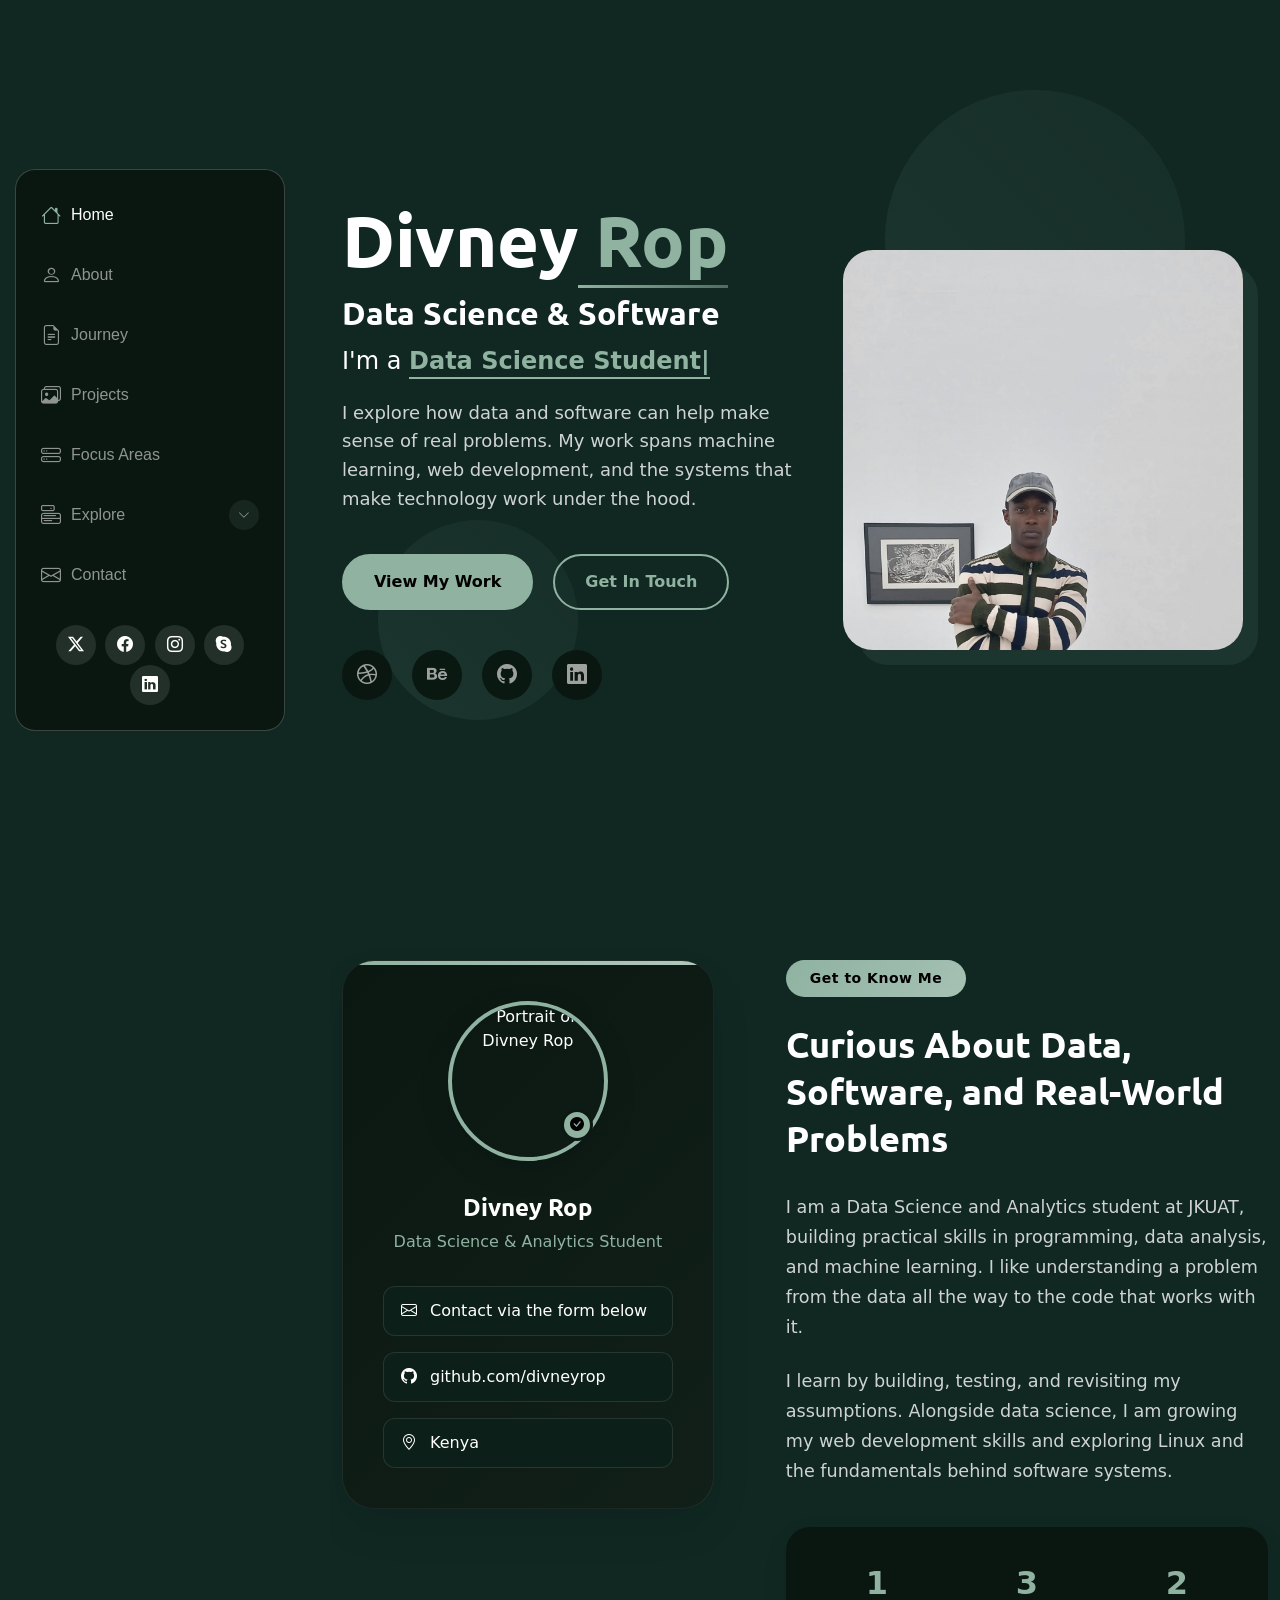
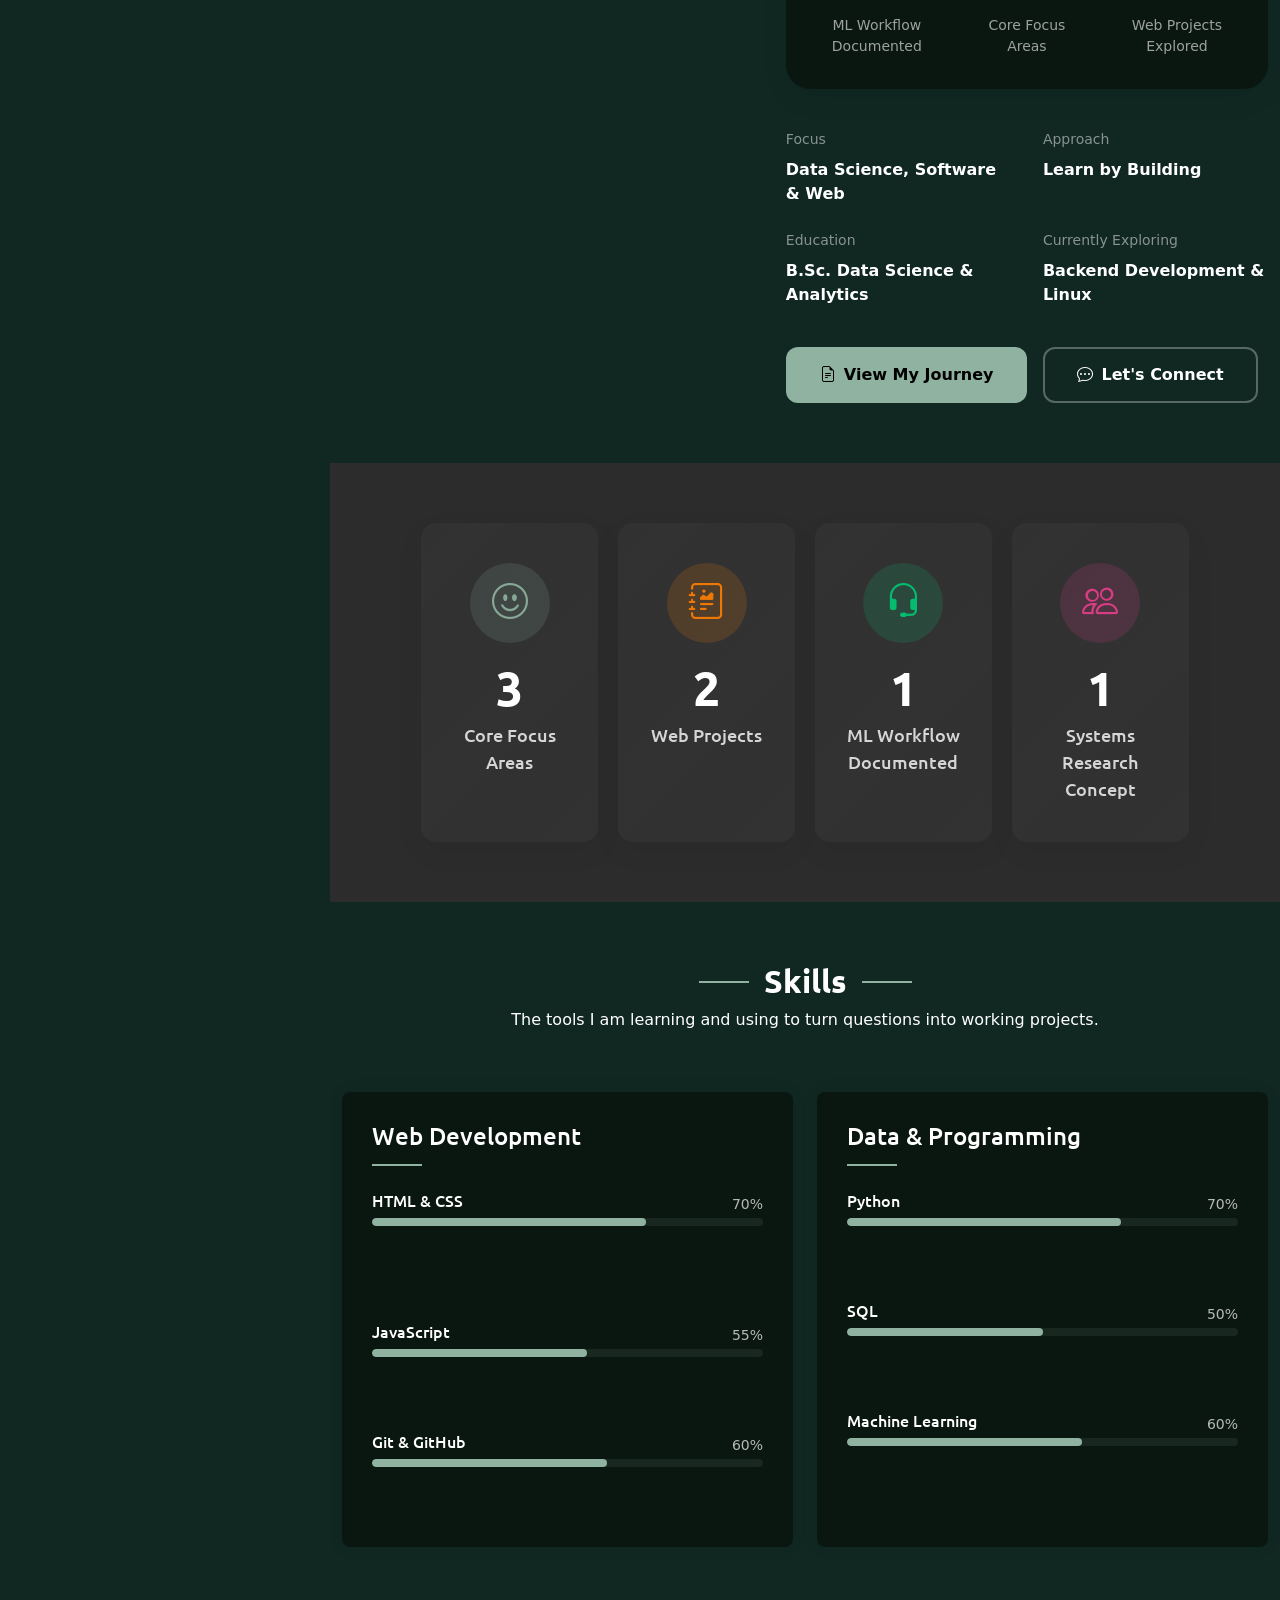
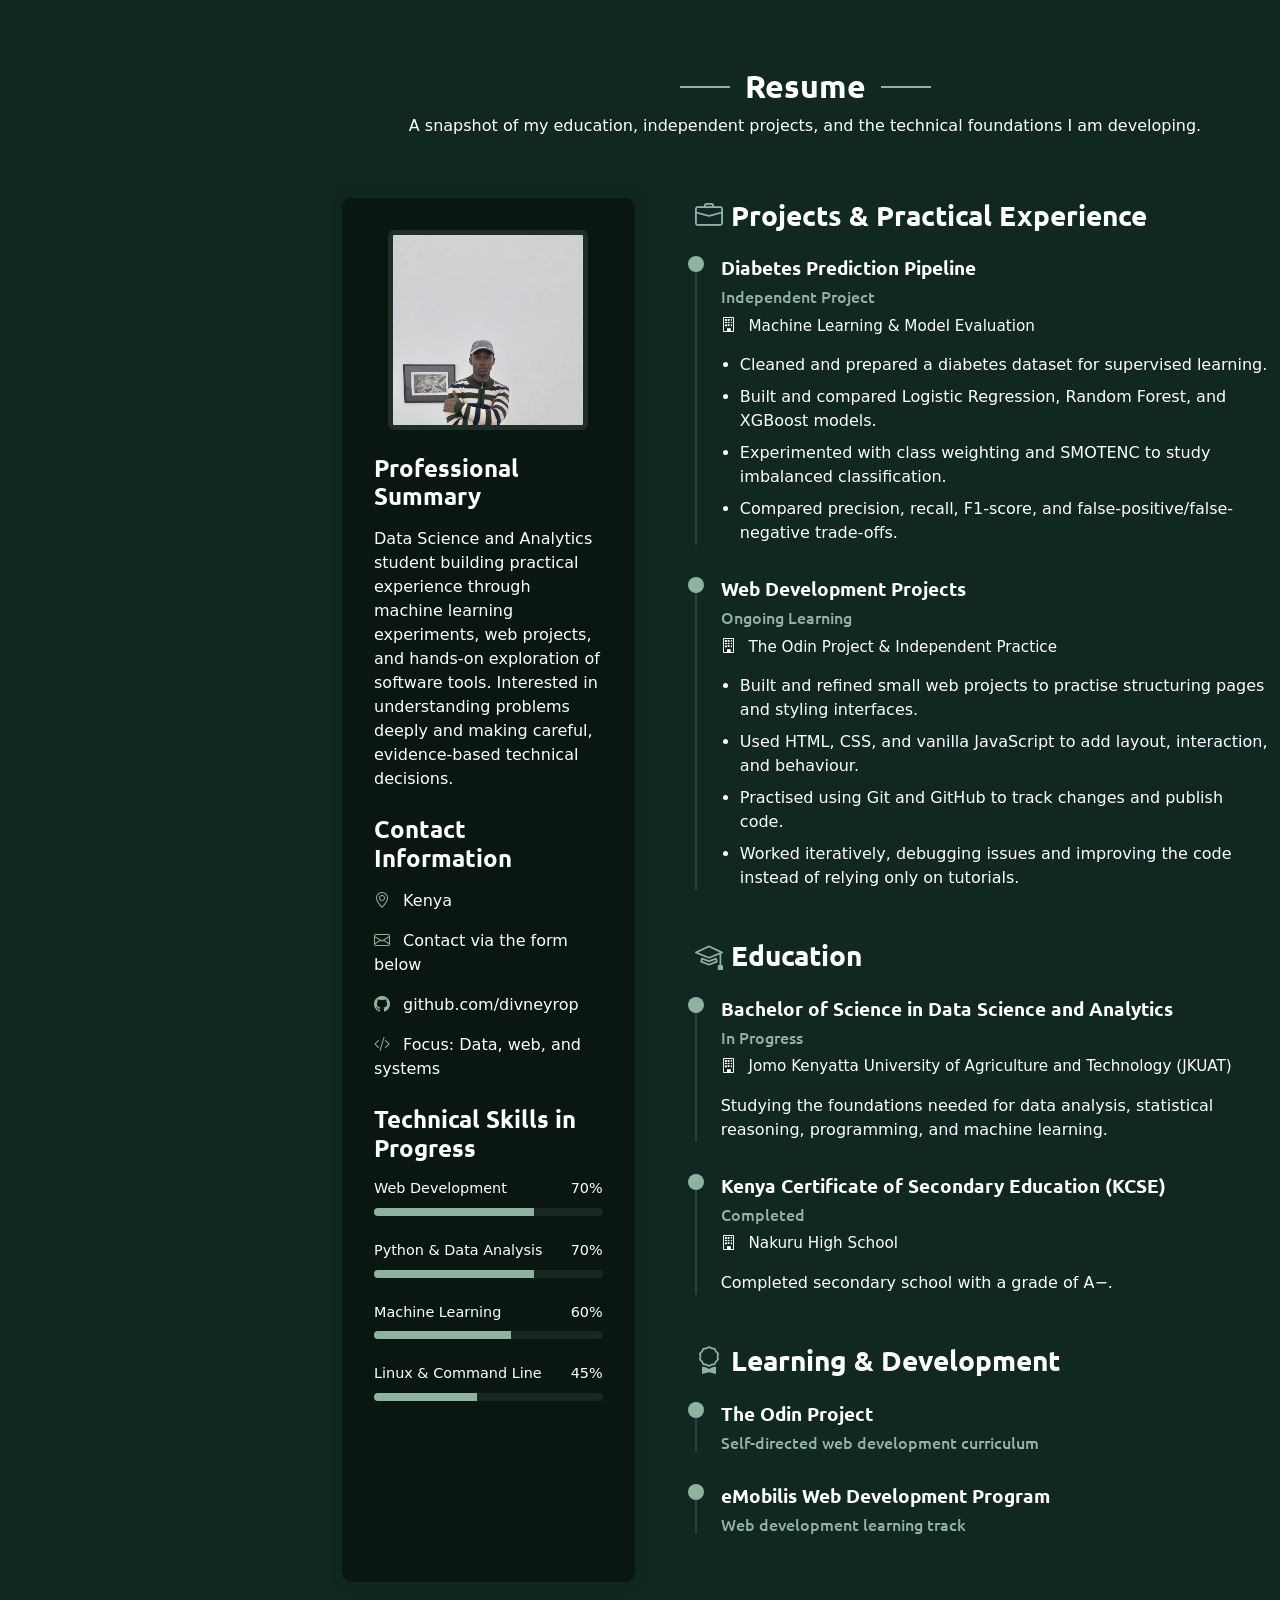
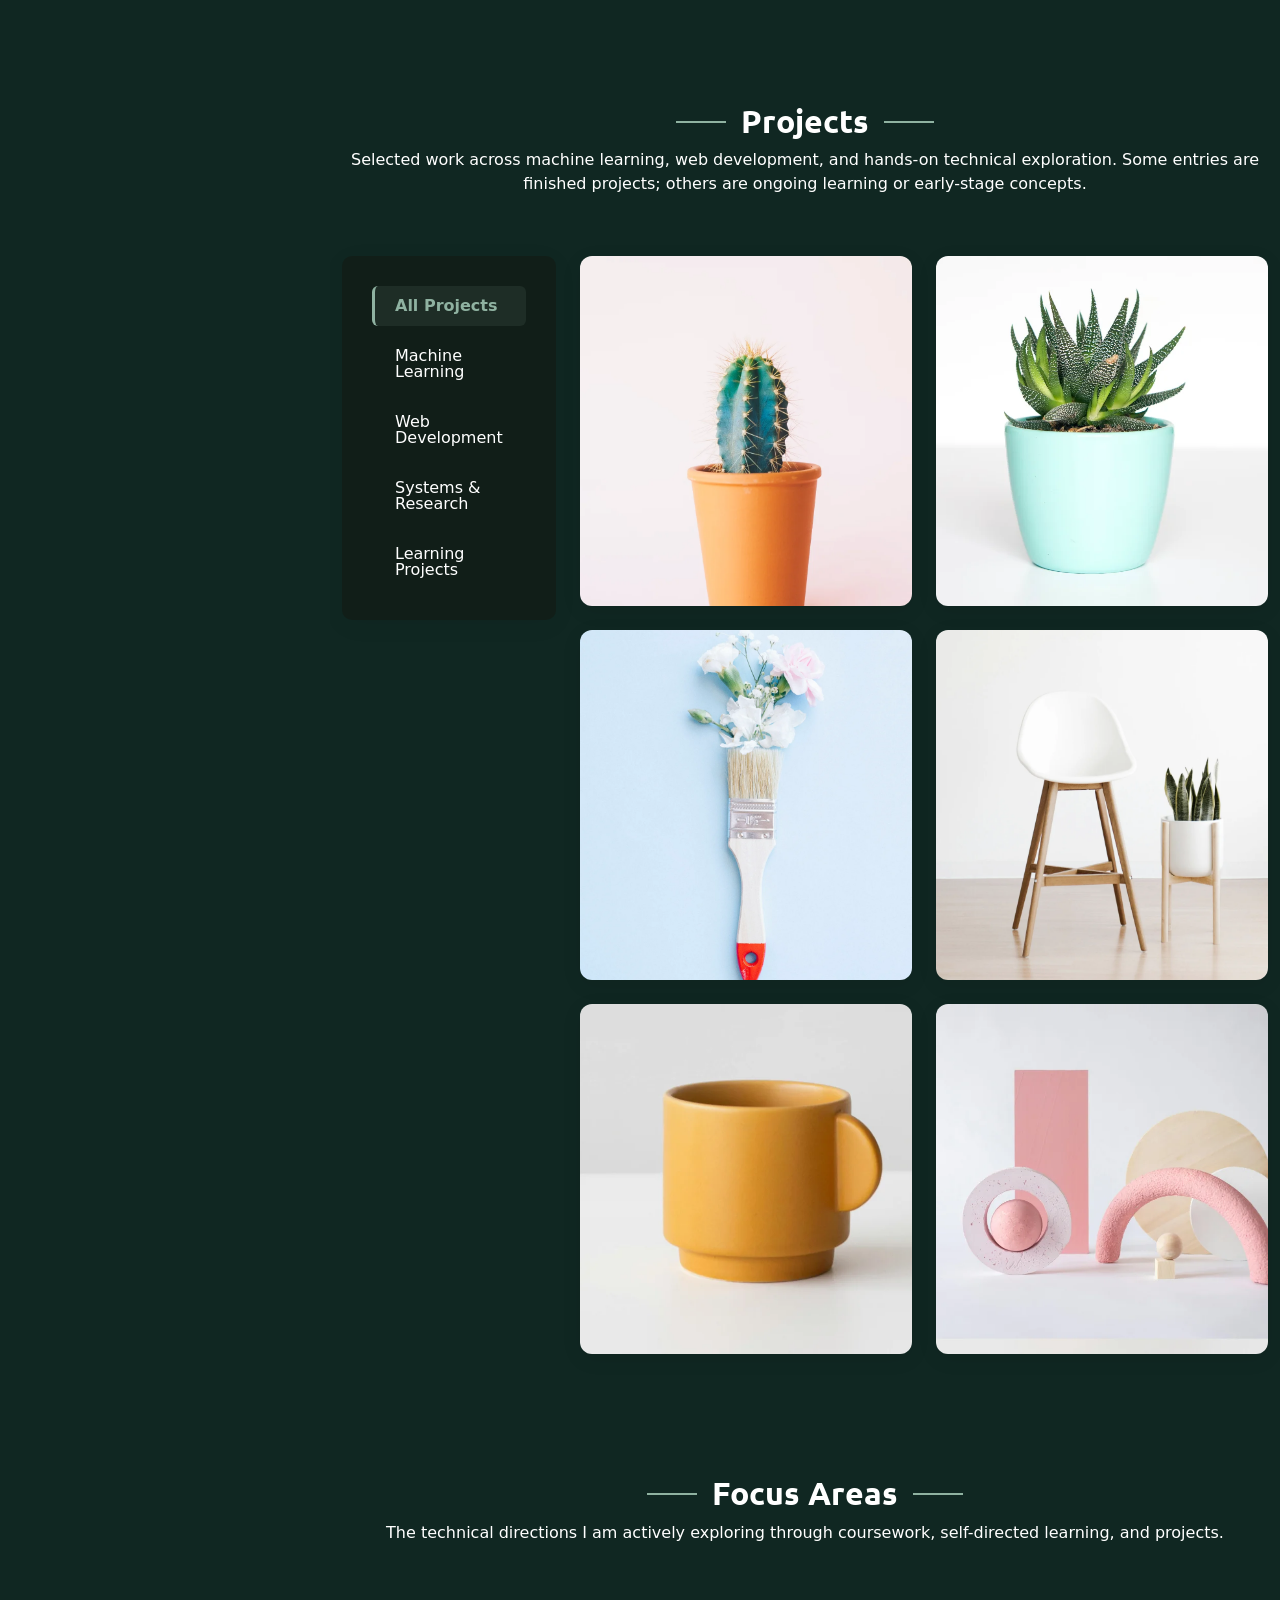
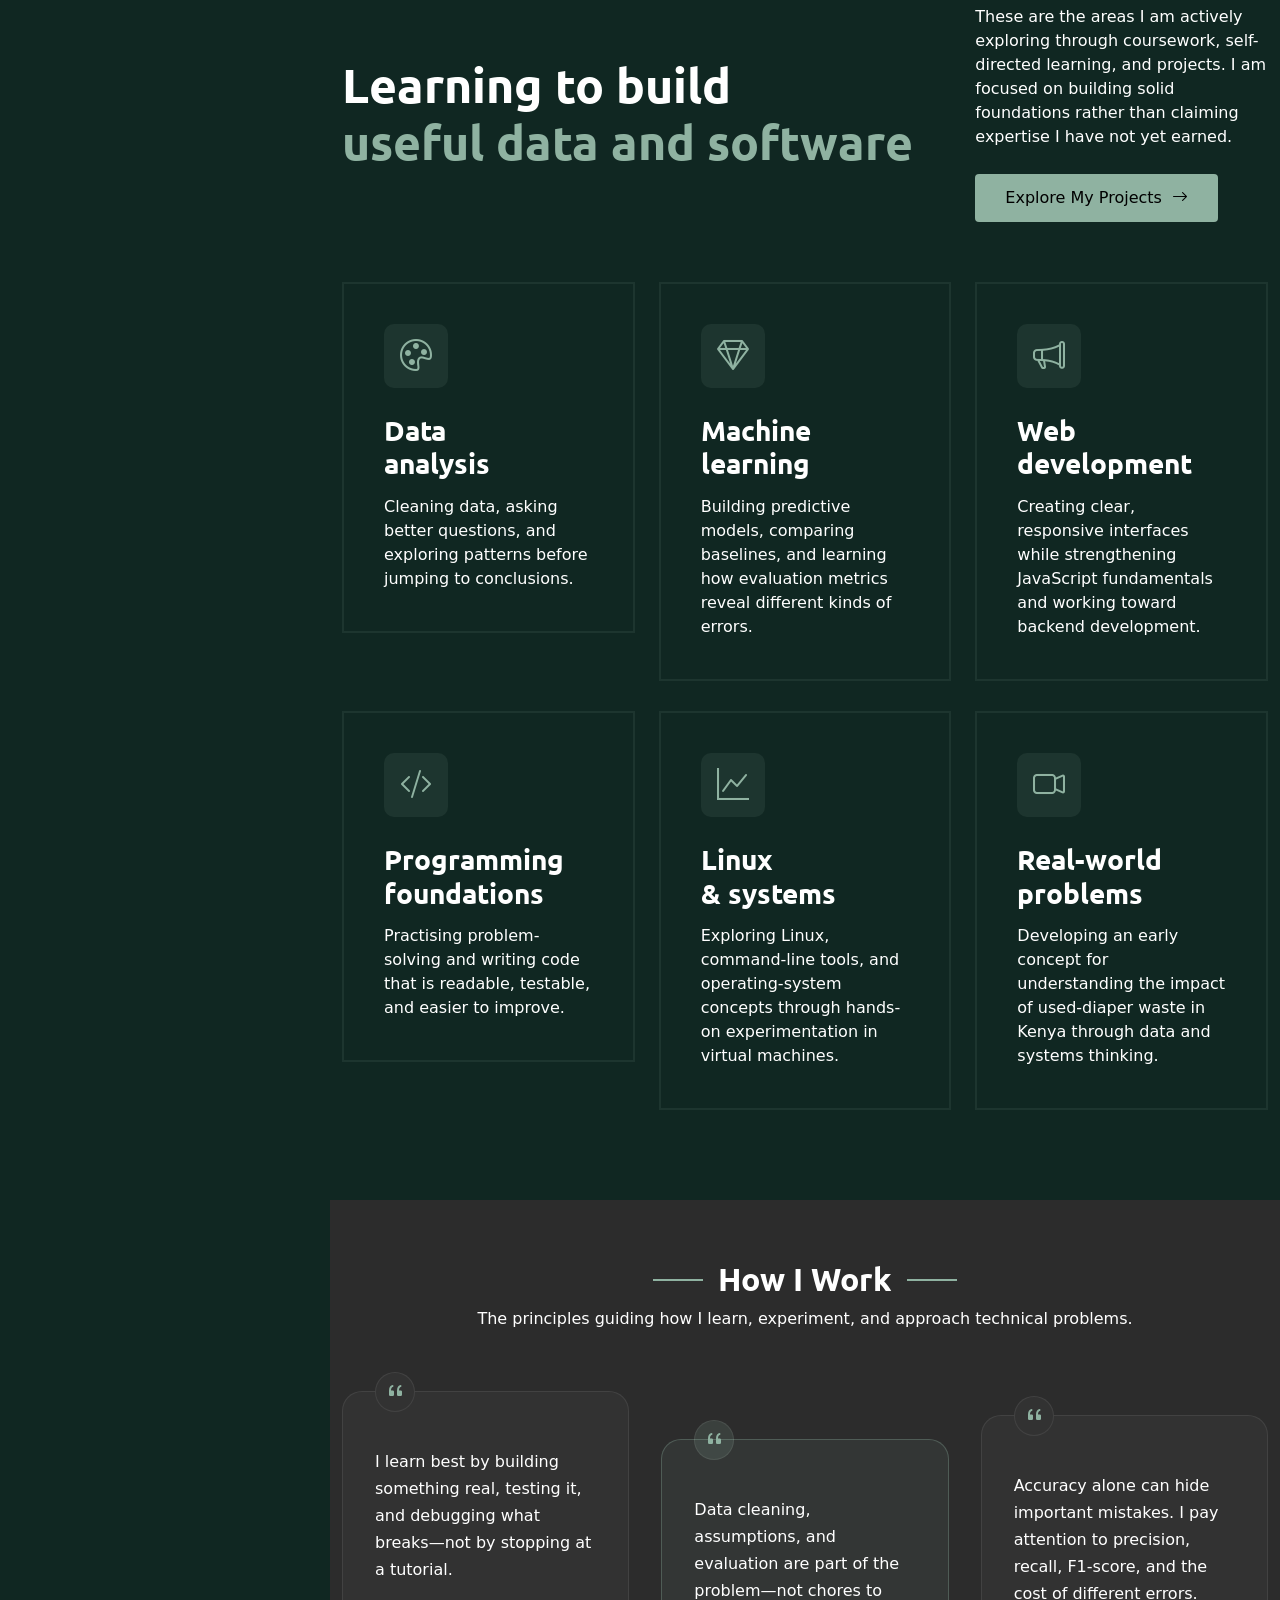
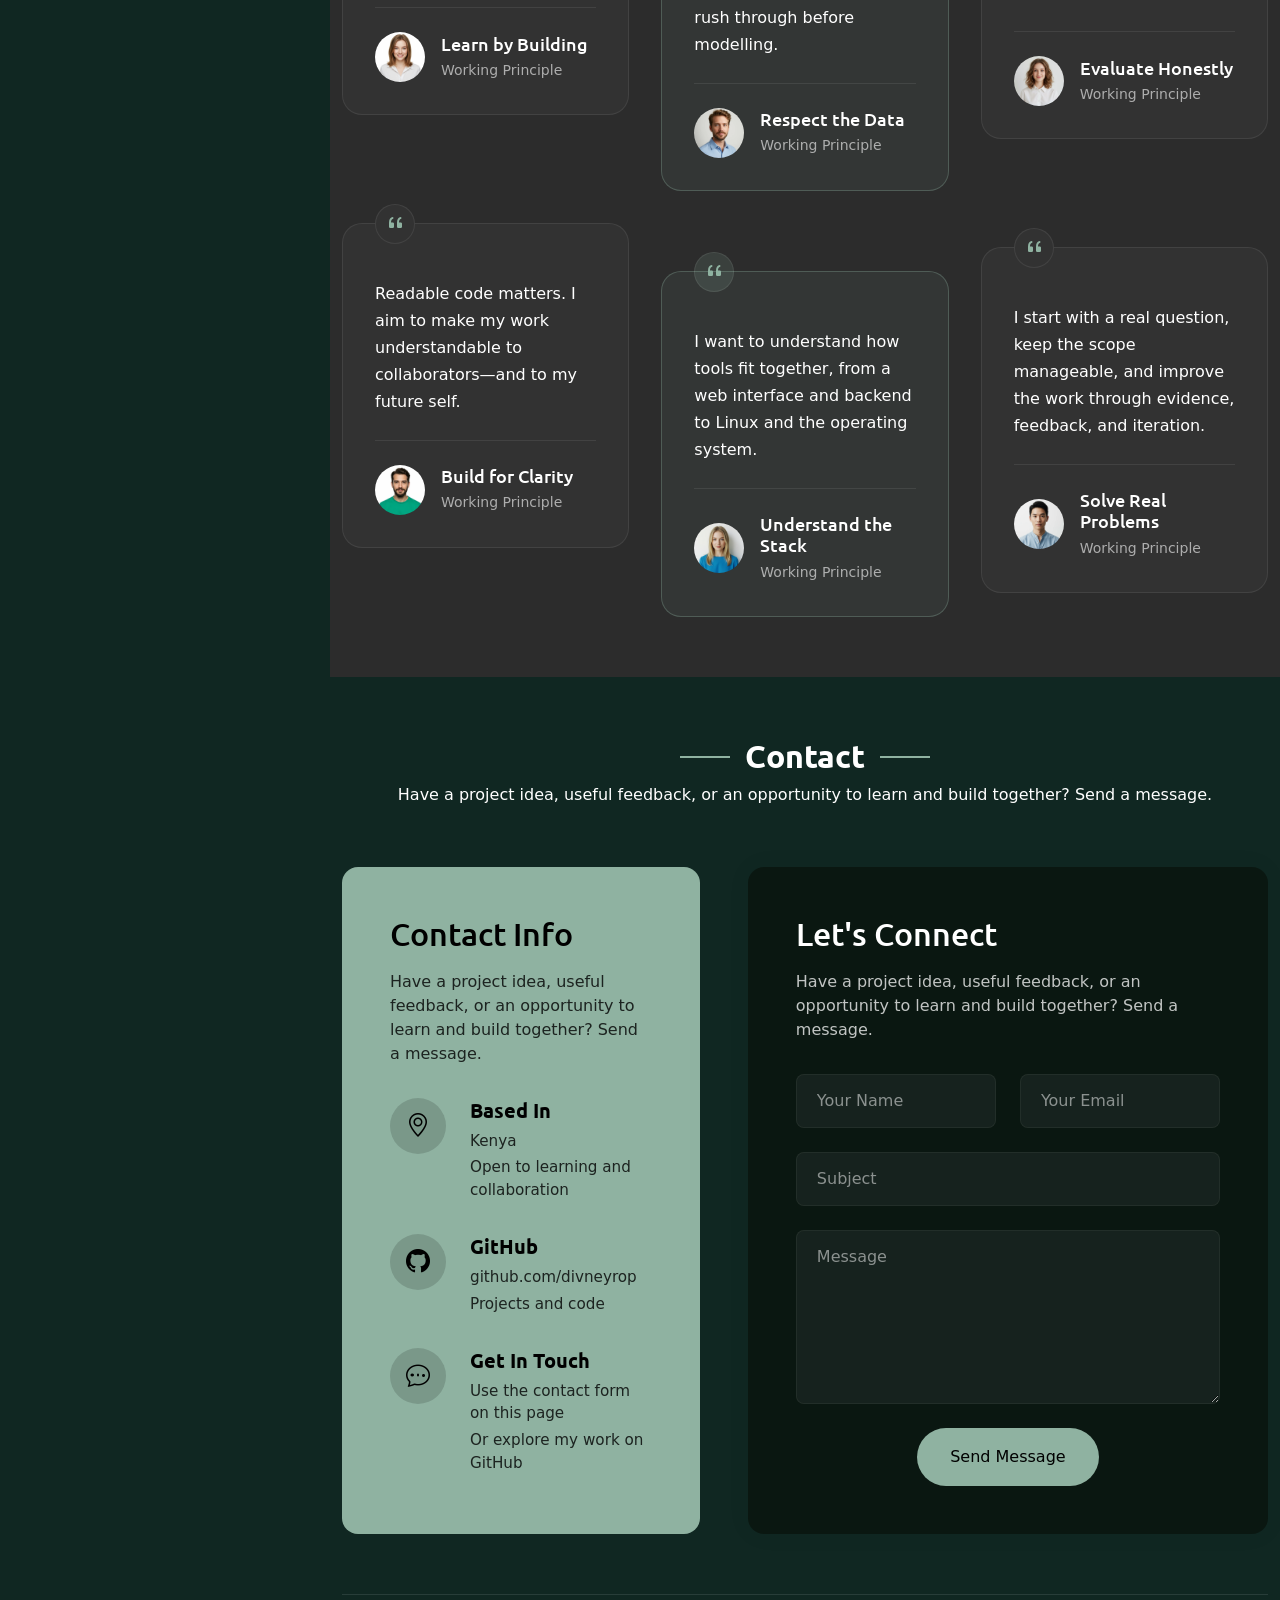
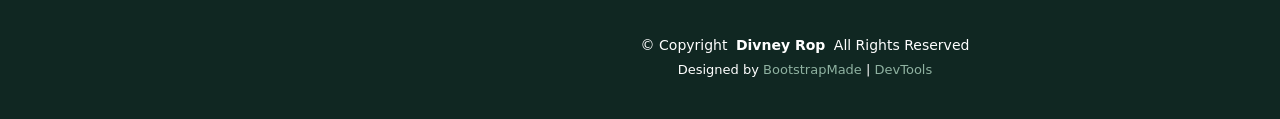
==== commit 69357f8b: "Update color scheme in main.css" ====
--- a/week_2/SnapFolio/divney-rop-portfolio.html
+++ b/week_2/SnapFolio/divney-rop-portfolio.html
@@ -122,7 +122,7 @@
               <div class="hero-visual">
                 <div class="profile-container">
                   <div class="profile-background"></div>
-                  <img src="assets/img/profile/profile-2.webp" alt="Portrait of Divney Rop" class="profile-image">
+                  <img src="assets/img/profile/profile-1.jpeg" alt="Portrait of Divney Rop" class="profile-image">
                 </div>
               </div>
             </div>
@@ -143,7 +143,7 @@
             <div class="profile-card">
               <div class="profile-header">
                 <div class="profile-image">
-                  <img src="assets/img/profile/profile-square-3.webp" alt="Portrait of Divney Rop" class="img-fluid">
+                  <img src="assets/img/profile/profile-square-1.jpeg" alt="Portrait of Divney Rop" class="img-fluid">
                 </div>
                 <div class="profile-badge">
                   <i class="bi bi-check-circle-fill"></i>
@@ -401,7 +401,7 @@
           <div class="col-lg-4">
             <div class="resume-side" data-aos="fade-right" data-aos-delay="100">
               <div class="profile-img mb-4">
-                <img src="assets/img/profile/profile-square-2.webp" alt="Divney Rop profile portrait" class="img-fluid rounded">
+                <img src="assets/img/profile/profile-1.jpeg" alt="Divney Rop profile portrait" class="img-fluid rounded">
               </div>
 
               <h3>Professional Summary</h3>
--- a/week_2/SnapFolio/assets/css/main.css
+++ b/week_2/SnapFolio/assets/css/main.css
@@ -19,12 +19,13 @@
 
 /* Global Colors - The following color variables are used throughout the website. Updating them here will change the color scheme of the entire website */
 :root { 
-  --background-color: #1f1f1f; /* Background color for the entire website, including individual sections */
+  --background-color: #102722; /* Background color for the entire website, including individual sections */
+  --header-background-color: #0b1812fc; /* Background color for the header section, including the navigation menu */
   --default-color: #ffffff; /* Default color used for the majority of the text content across the entire website */
   --heading-color: #ffffff; /* Color for headings, subheadings and title throughout the website */
-  --accent-color: #ececec; /* Accent color that represents your brand on the website. It's used for buttons, links, and other elements that need to stand out */
-  --surface-color: #232323; /* The surface color is used as a background of boxed elements within sections, such as cards, icon boxes, or other elements that require a visual separation from the global background. */
-  --contrast-color: #310606; /* Contrast color for text, ensuring readability against backgrounds of accent, heading, or default colors. */
+  --accent-color: #8fb2a1; /* Accent color that represents your brand on the website. It's used for buttons, links, and other elements that need to stand out */
+  --surface-color: #0b1812fc; /* The surface color is used as a background of boxed elements within sections, such as cards, icon boxes, or other elements that require a visual separation from the global background. */
+  --contrast-color: #000000; /* Contrast color for text, ensuring readability against backgrounds of accent, heading, or default colors. */
 }
 
 /* Nav Menu Colors - The following color variables are used specifically for the navigation menu. They are separate from the global colors to allow for more customization options */
@@ -160,7 +161,7 @@
 .header .header-container {
   border-radius: 20px;
   padding: 15px;
-  background-color: var(--background-color);
+  background-color: var(--header-background-color);
   border: 1px solid color-mix(in srgb, var(--default-color), transparent 80%);
 }
 
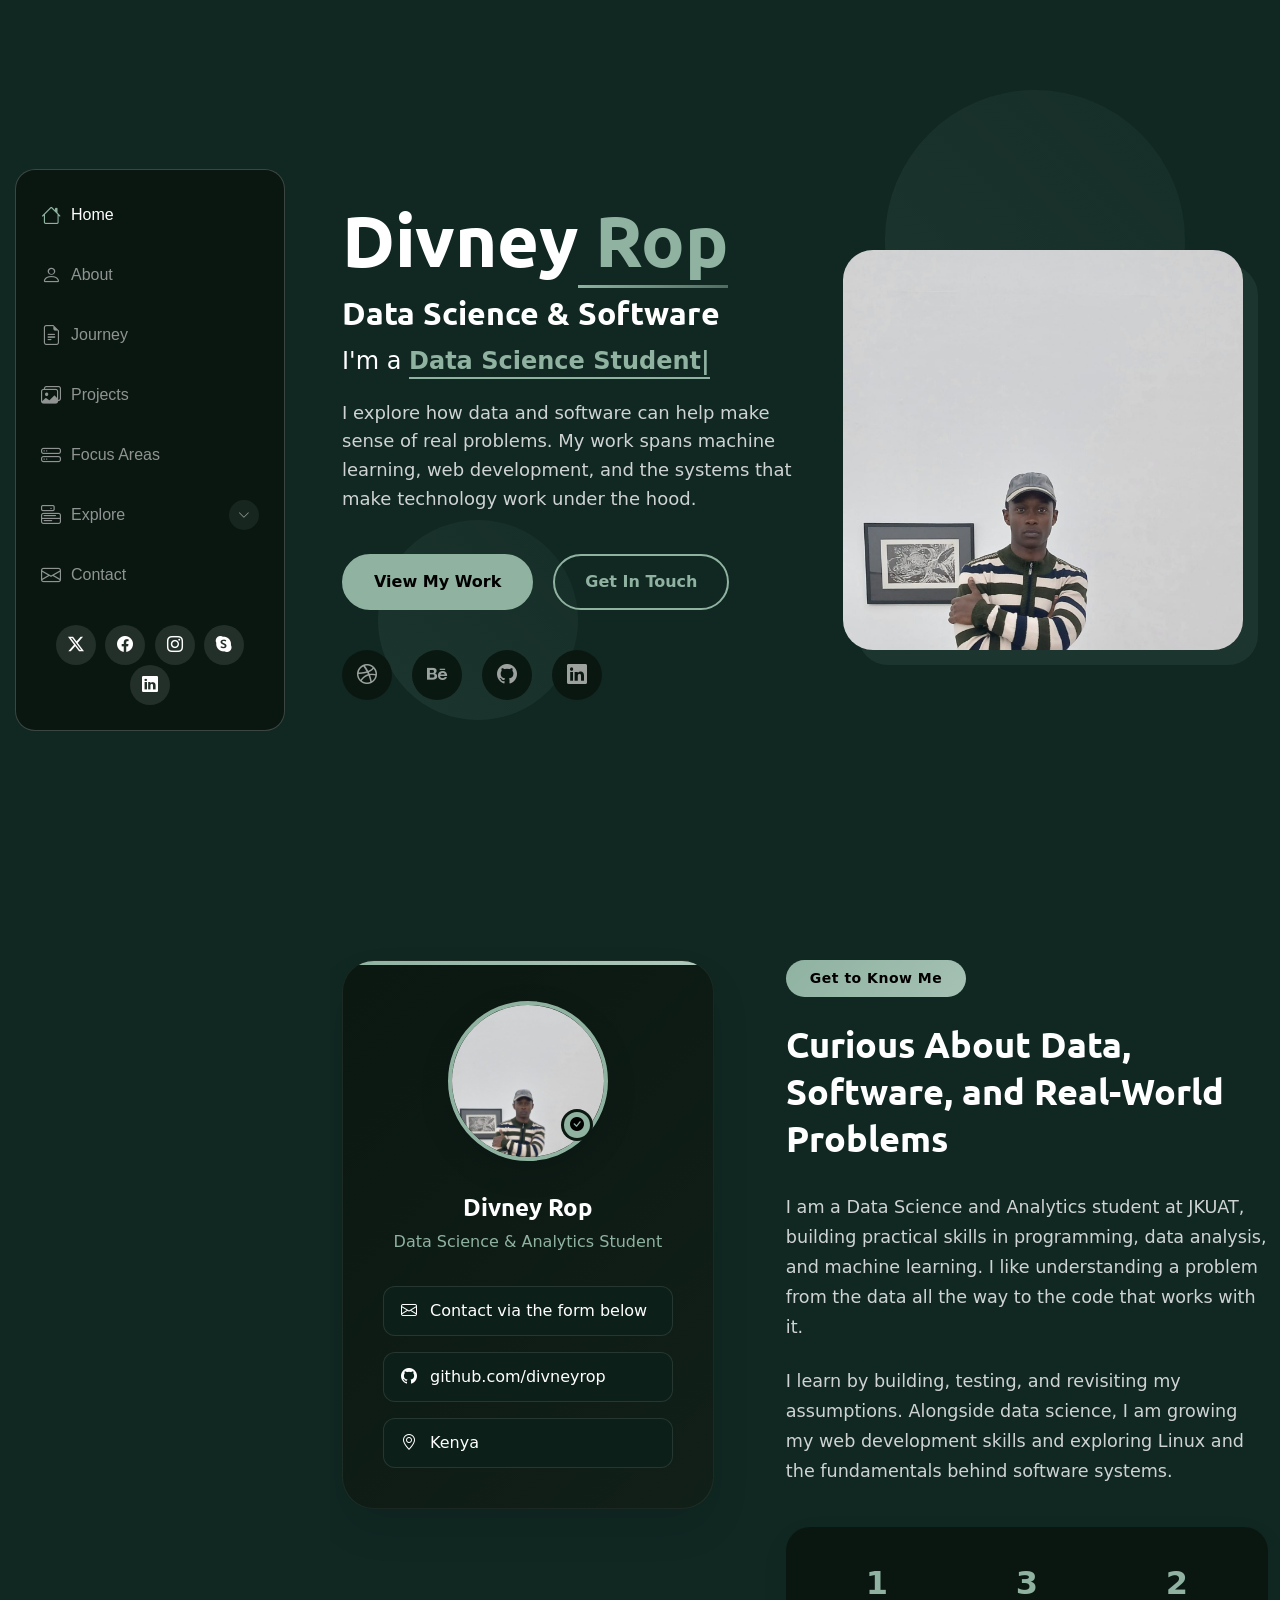
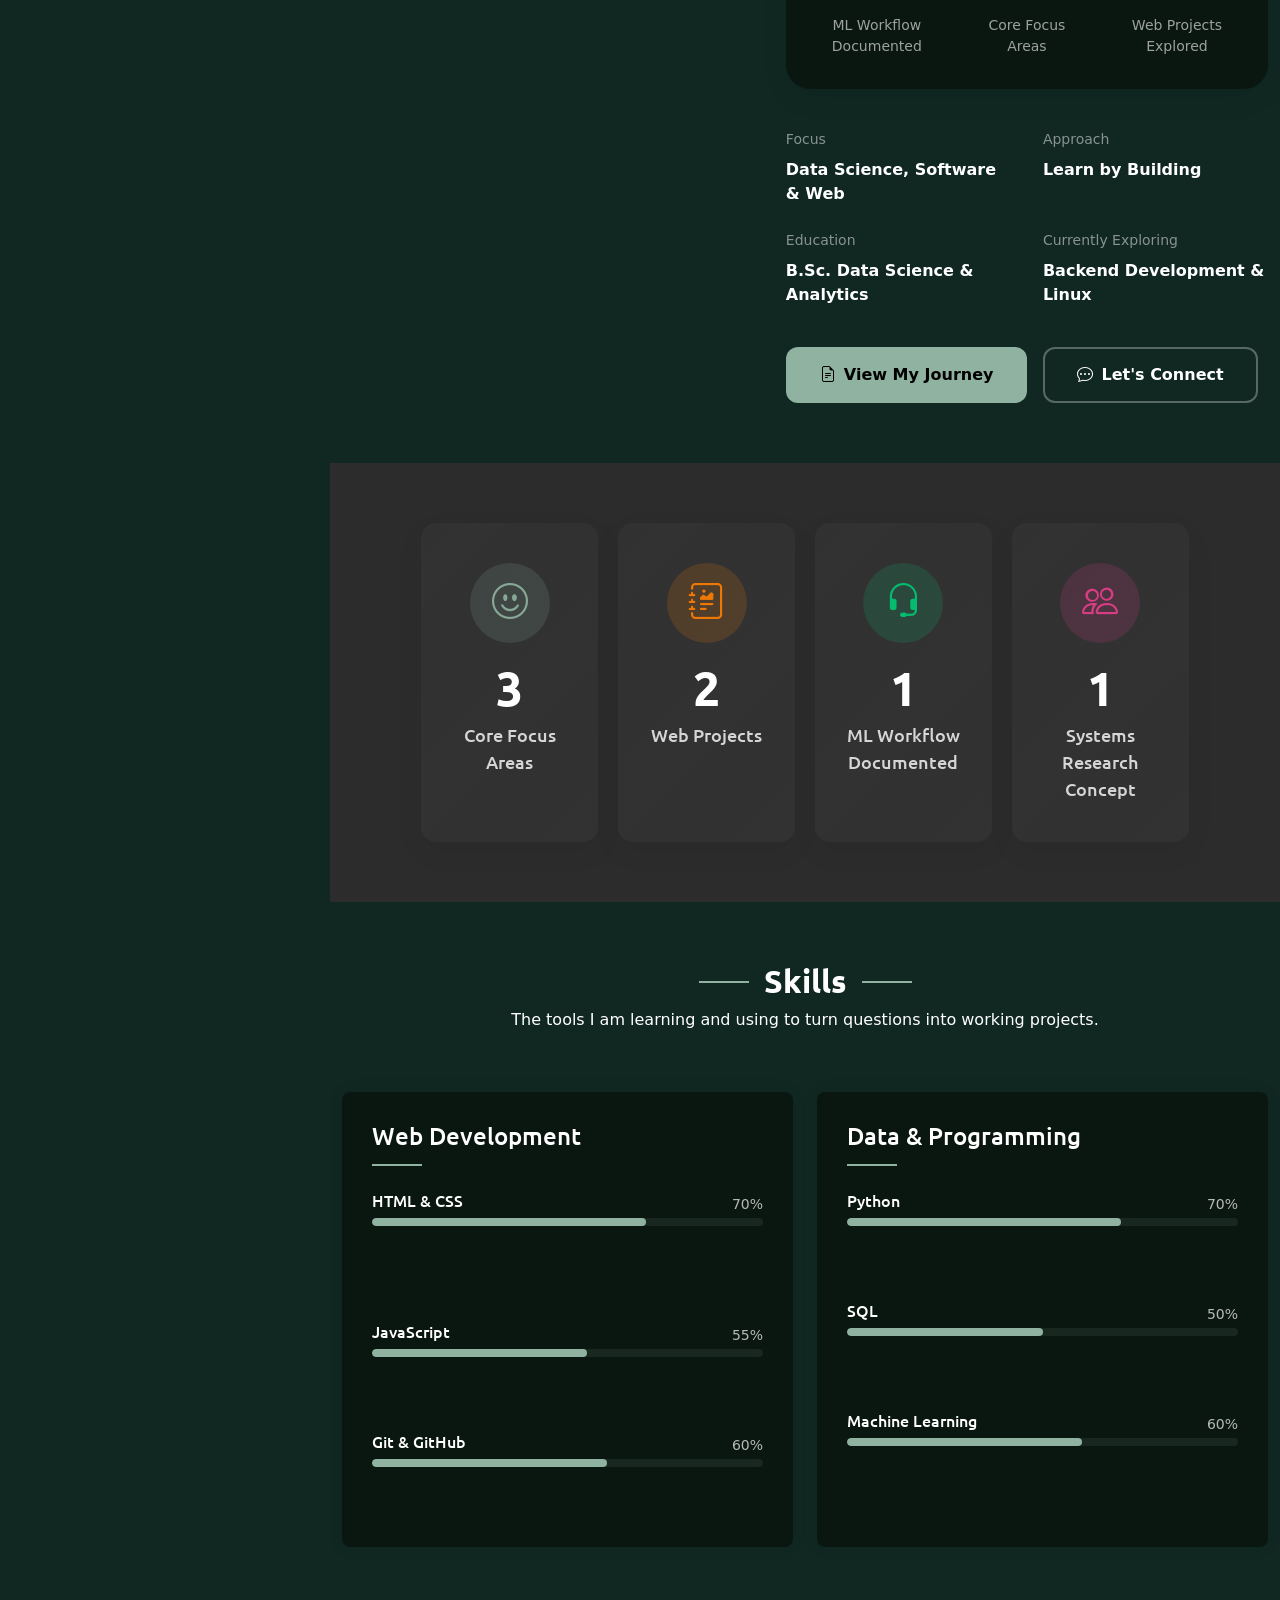
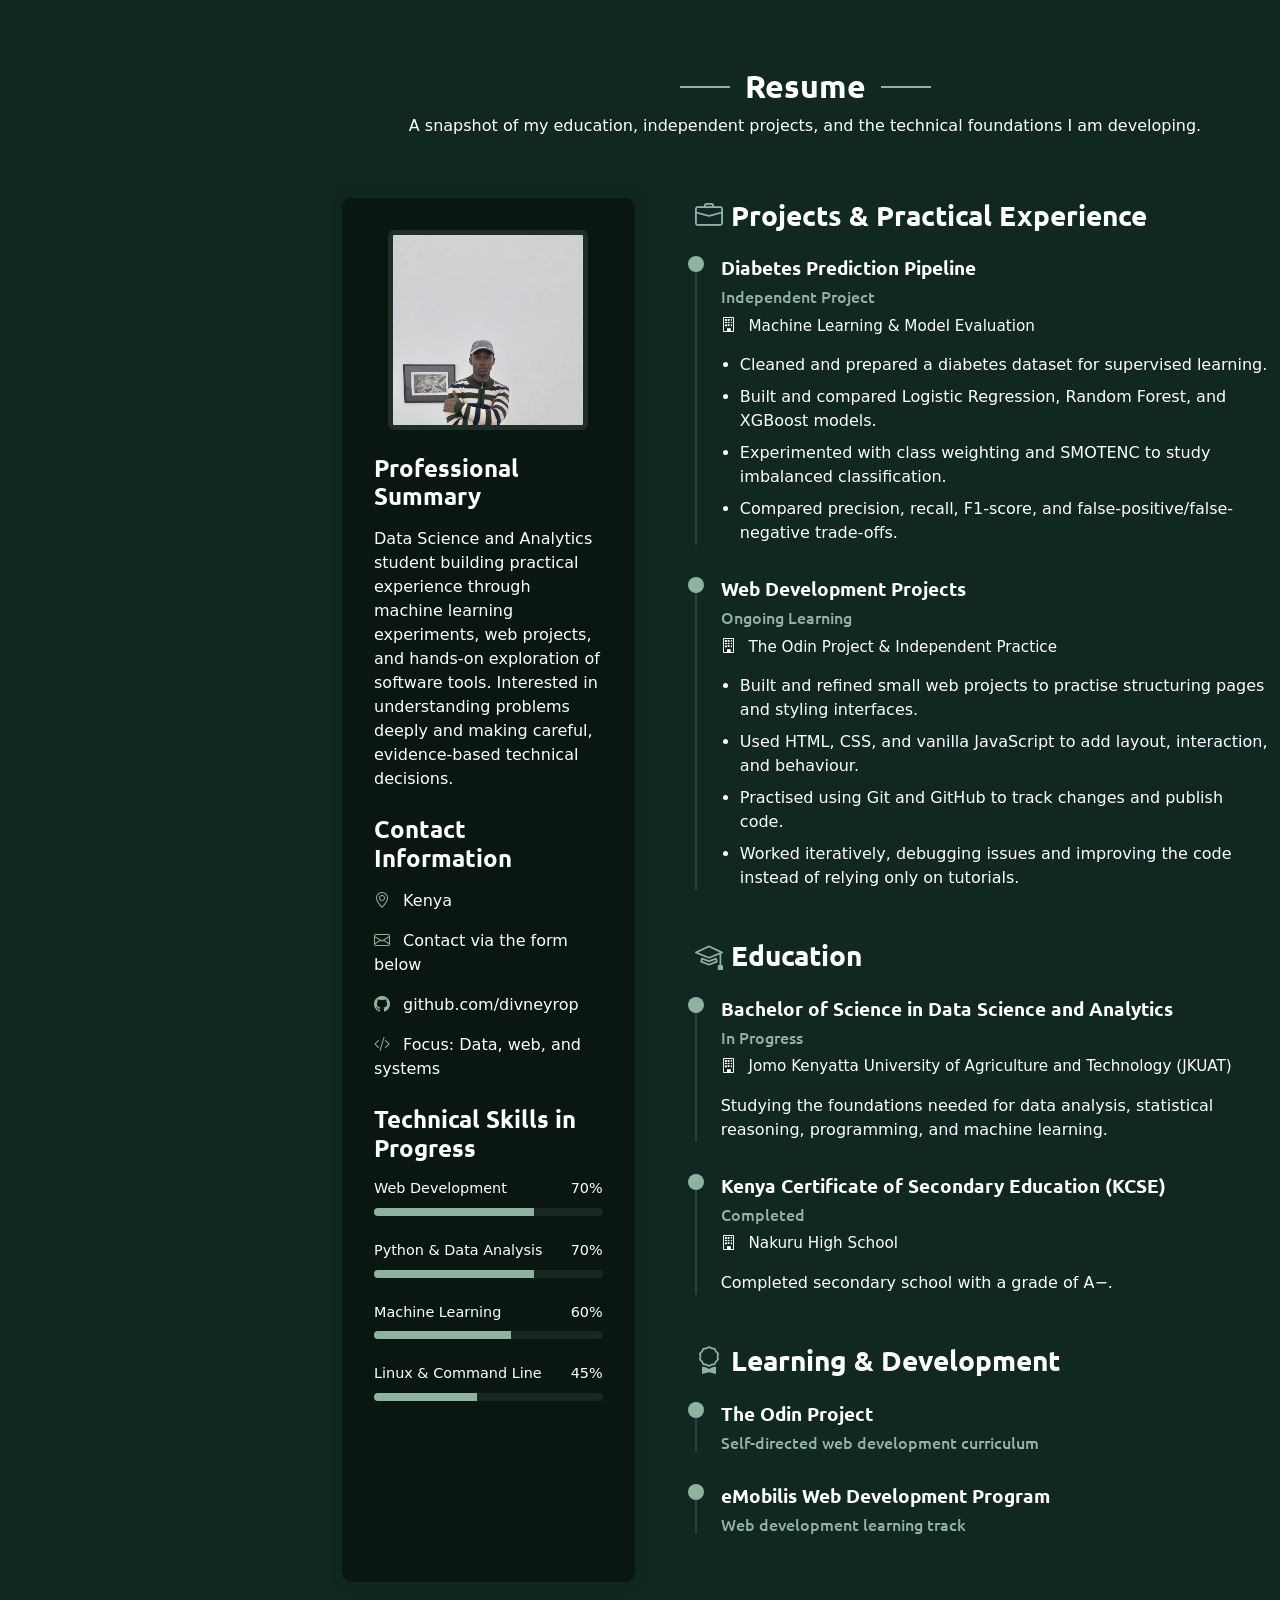
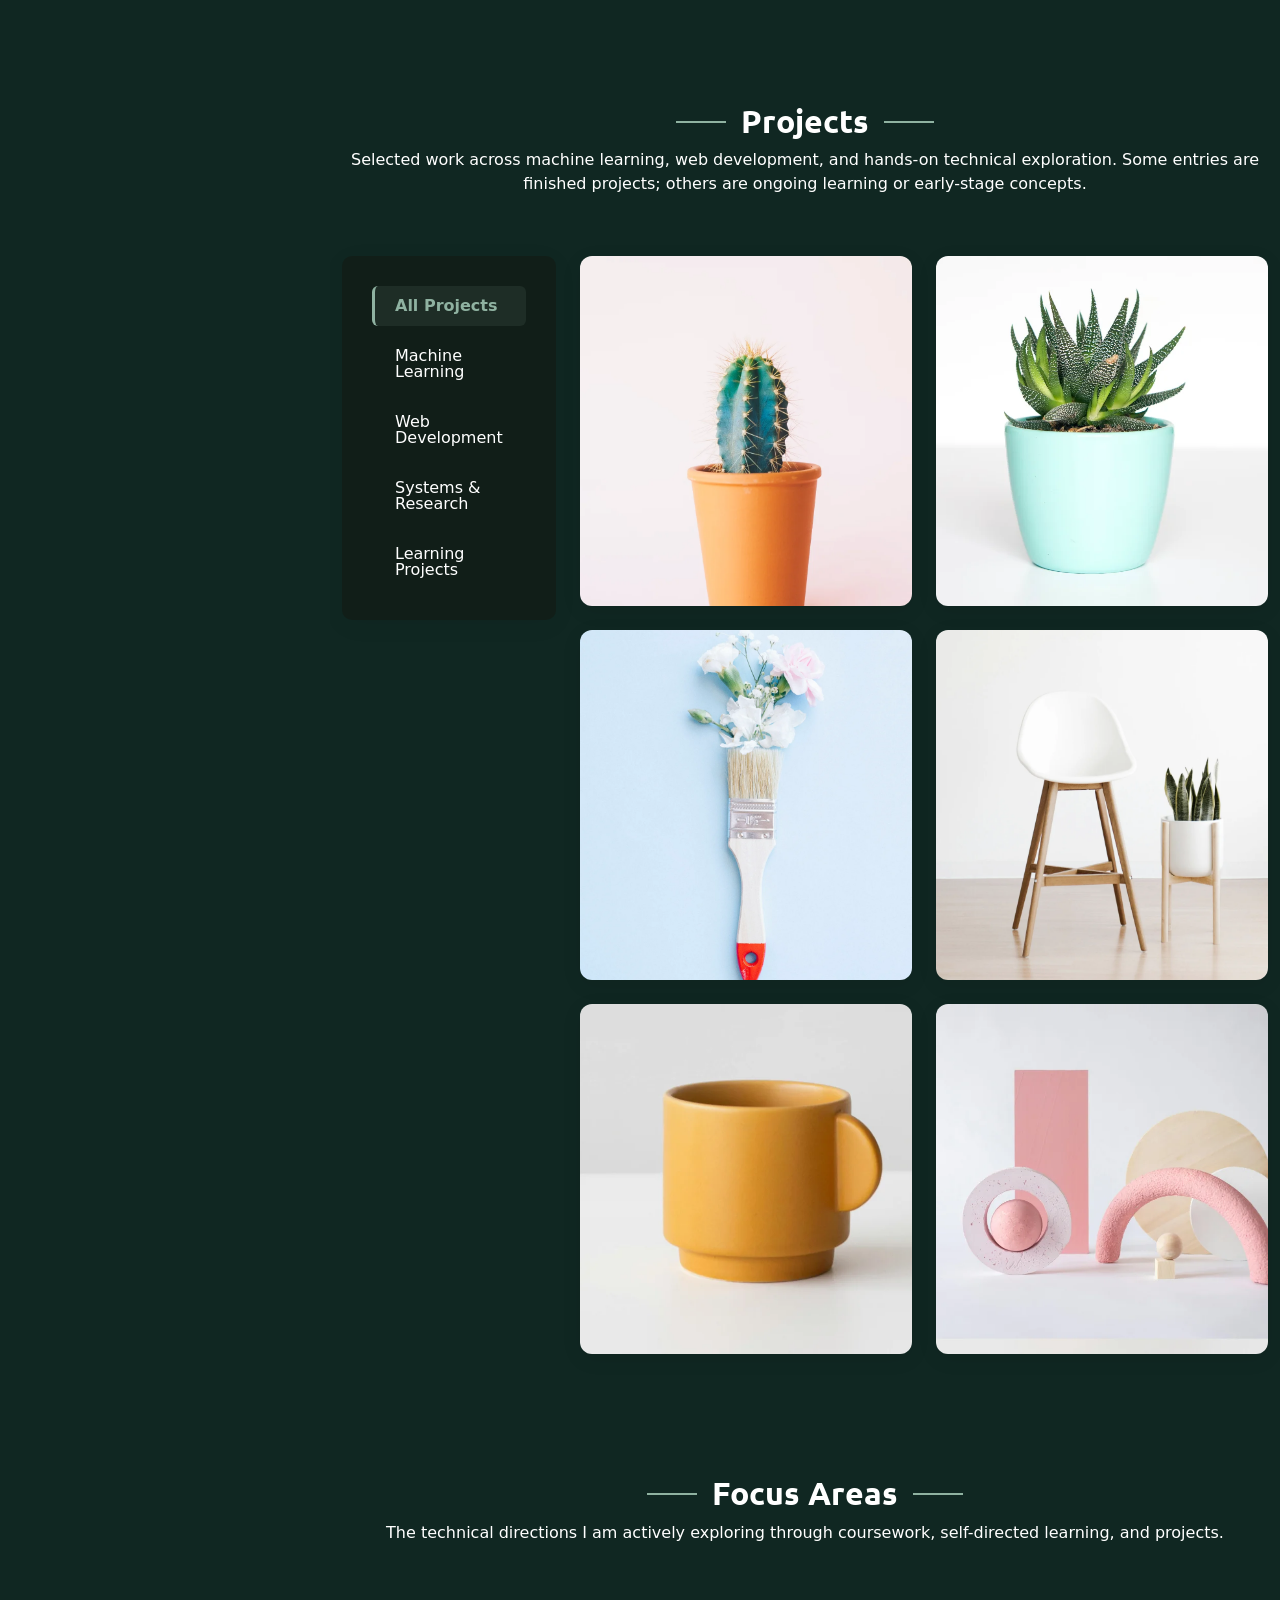
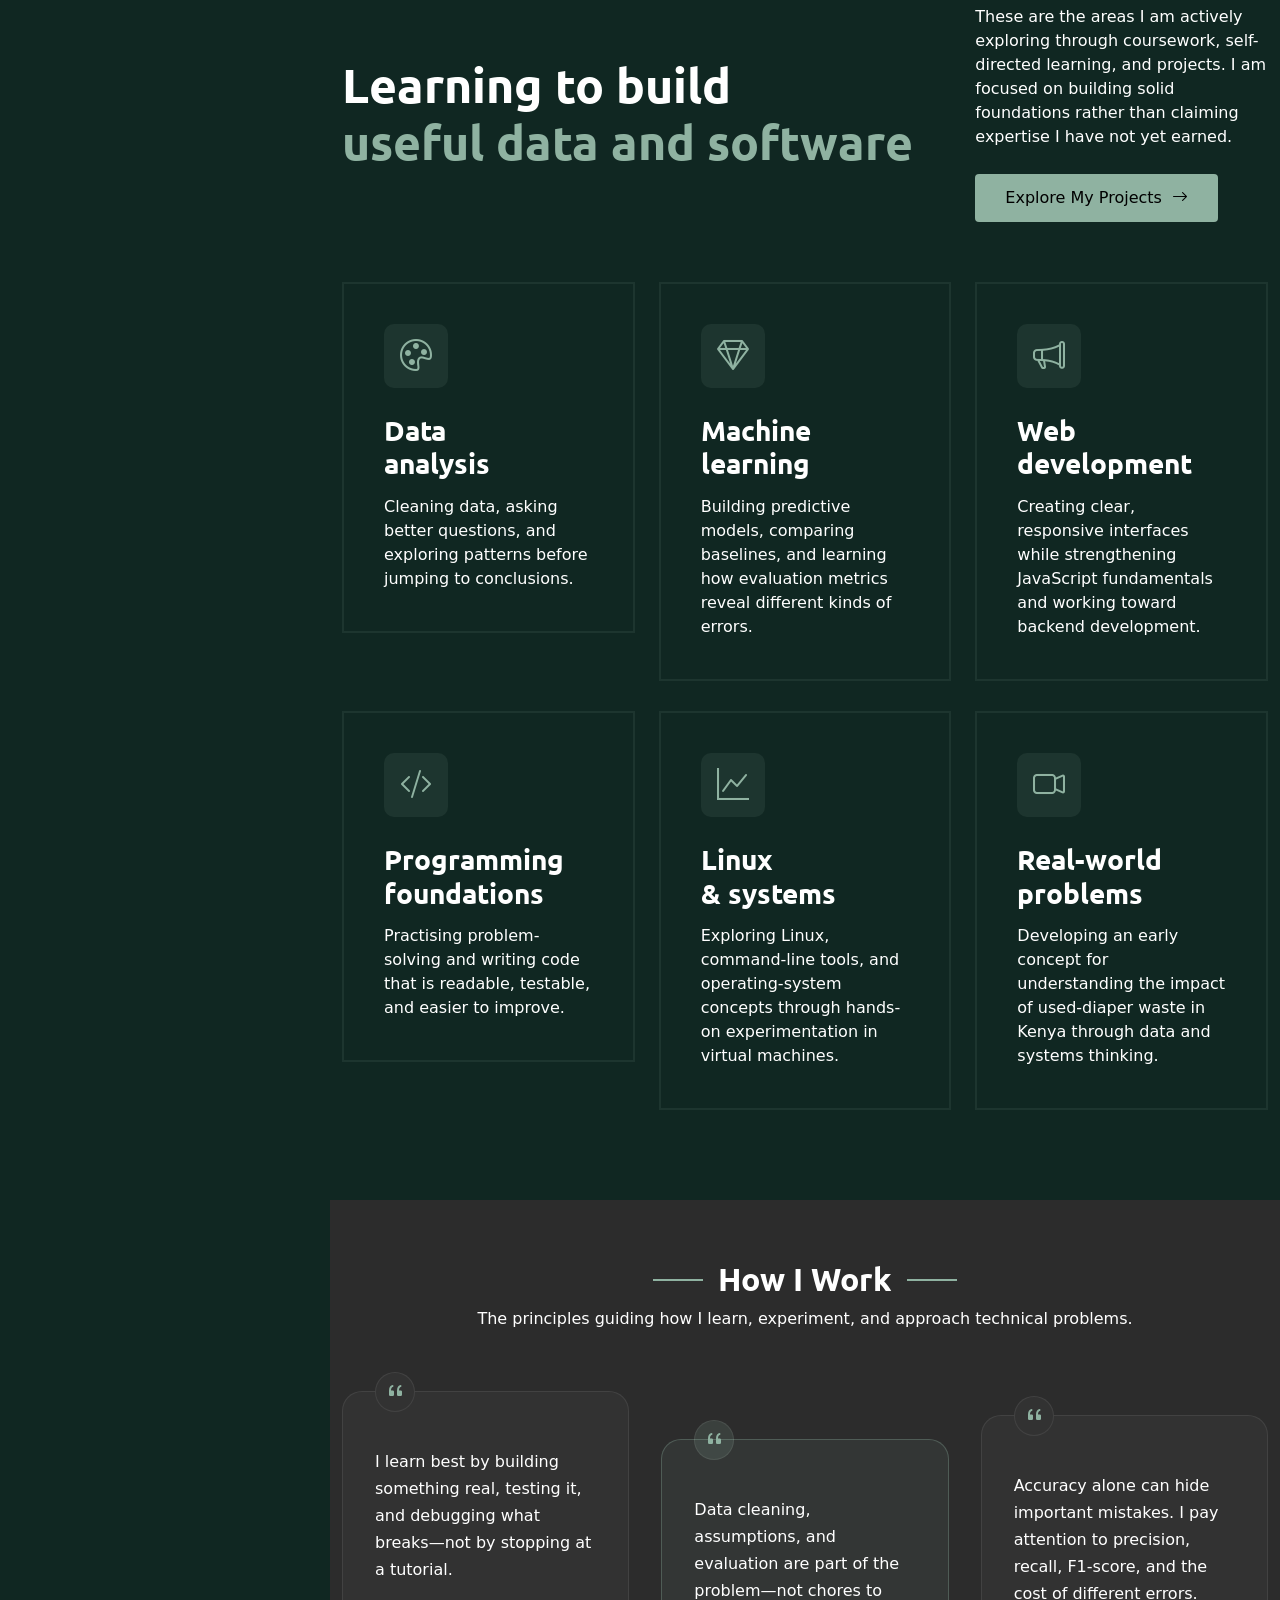
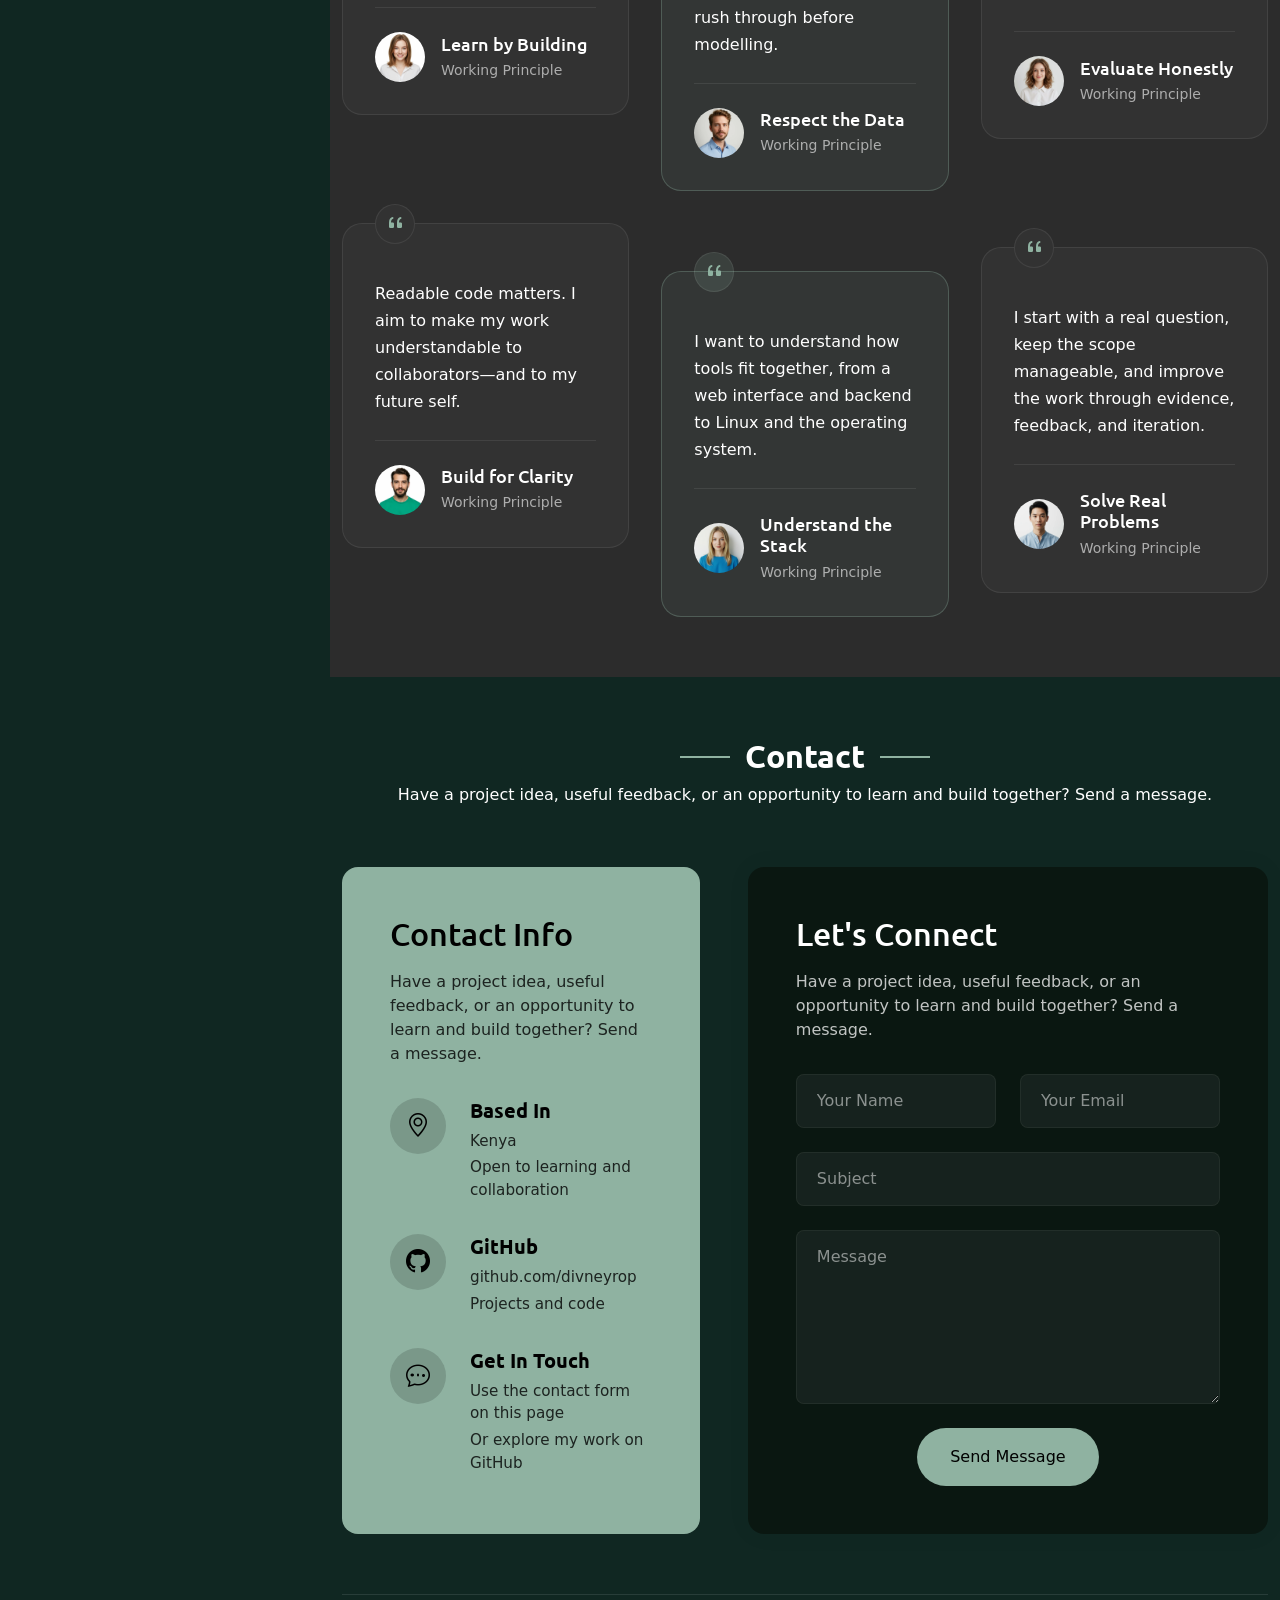
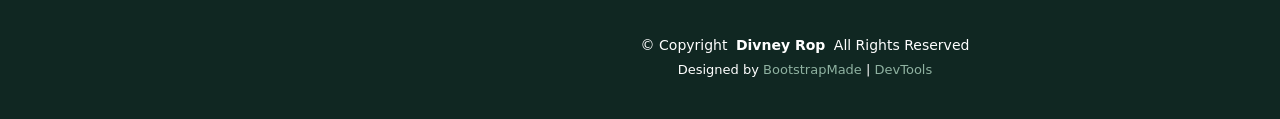
==== commit 38b2cba1: "Update profile image source and comment out starter section styles in CSS" ====
--- a/week_2/SnapFolio/divney-rop-portfolio.html
+++ b/week_2/SnapFolio/divney-rop-portfolio.html
@@ -143,7 +143,7 @@
             <div class="profile-card">
               <div class="profile-header">
                 <div class="profile-image">
-                  <img src="assets/img/profile/profile-square-1.jpeg" alt="Portrait of Divney Rop" class="img-fluid">
+                  <img src="assets/img/profile/profile-1.jpeg" alt="Portrait of Divney Rop" class="img-fluid">
                 </div>
                 <div class="profile-badge">
                   <i class="bi bi-check-circle-fill"></i>
--- a/week_2/SnapFolio/assets/css/main.css
+++ b/week_2/SnapFolio/assets/css/main.css
@@ -2546,6 +2546,5 @@
 /*--------------------------------------------------------------
 # Starter Section Section
 --------------------------------------------------------------*/
-.starter-section {
-  /* Add your styles here */
-}+/* .starter-section { */
+  /* Add your styles here */
